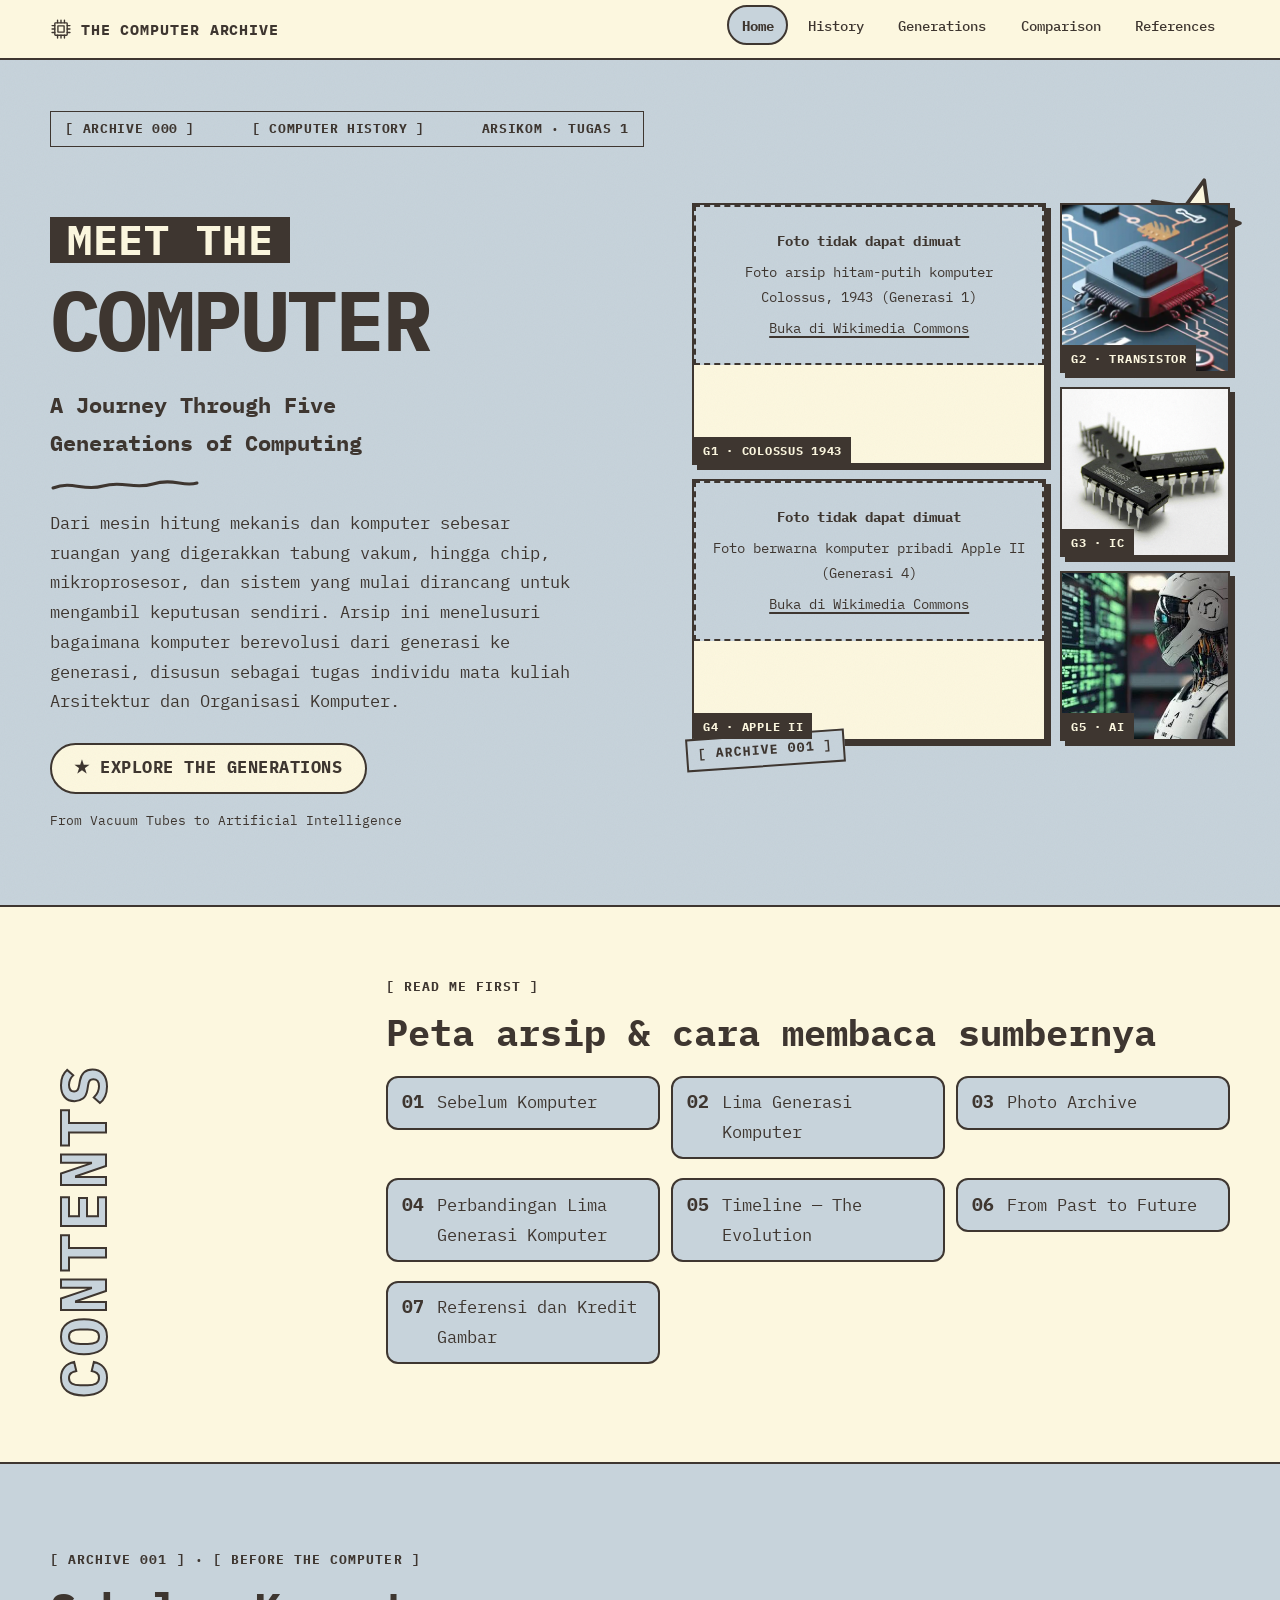
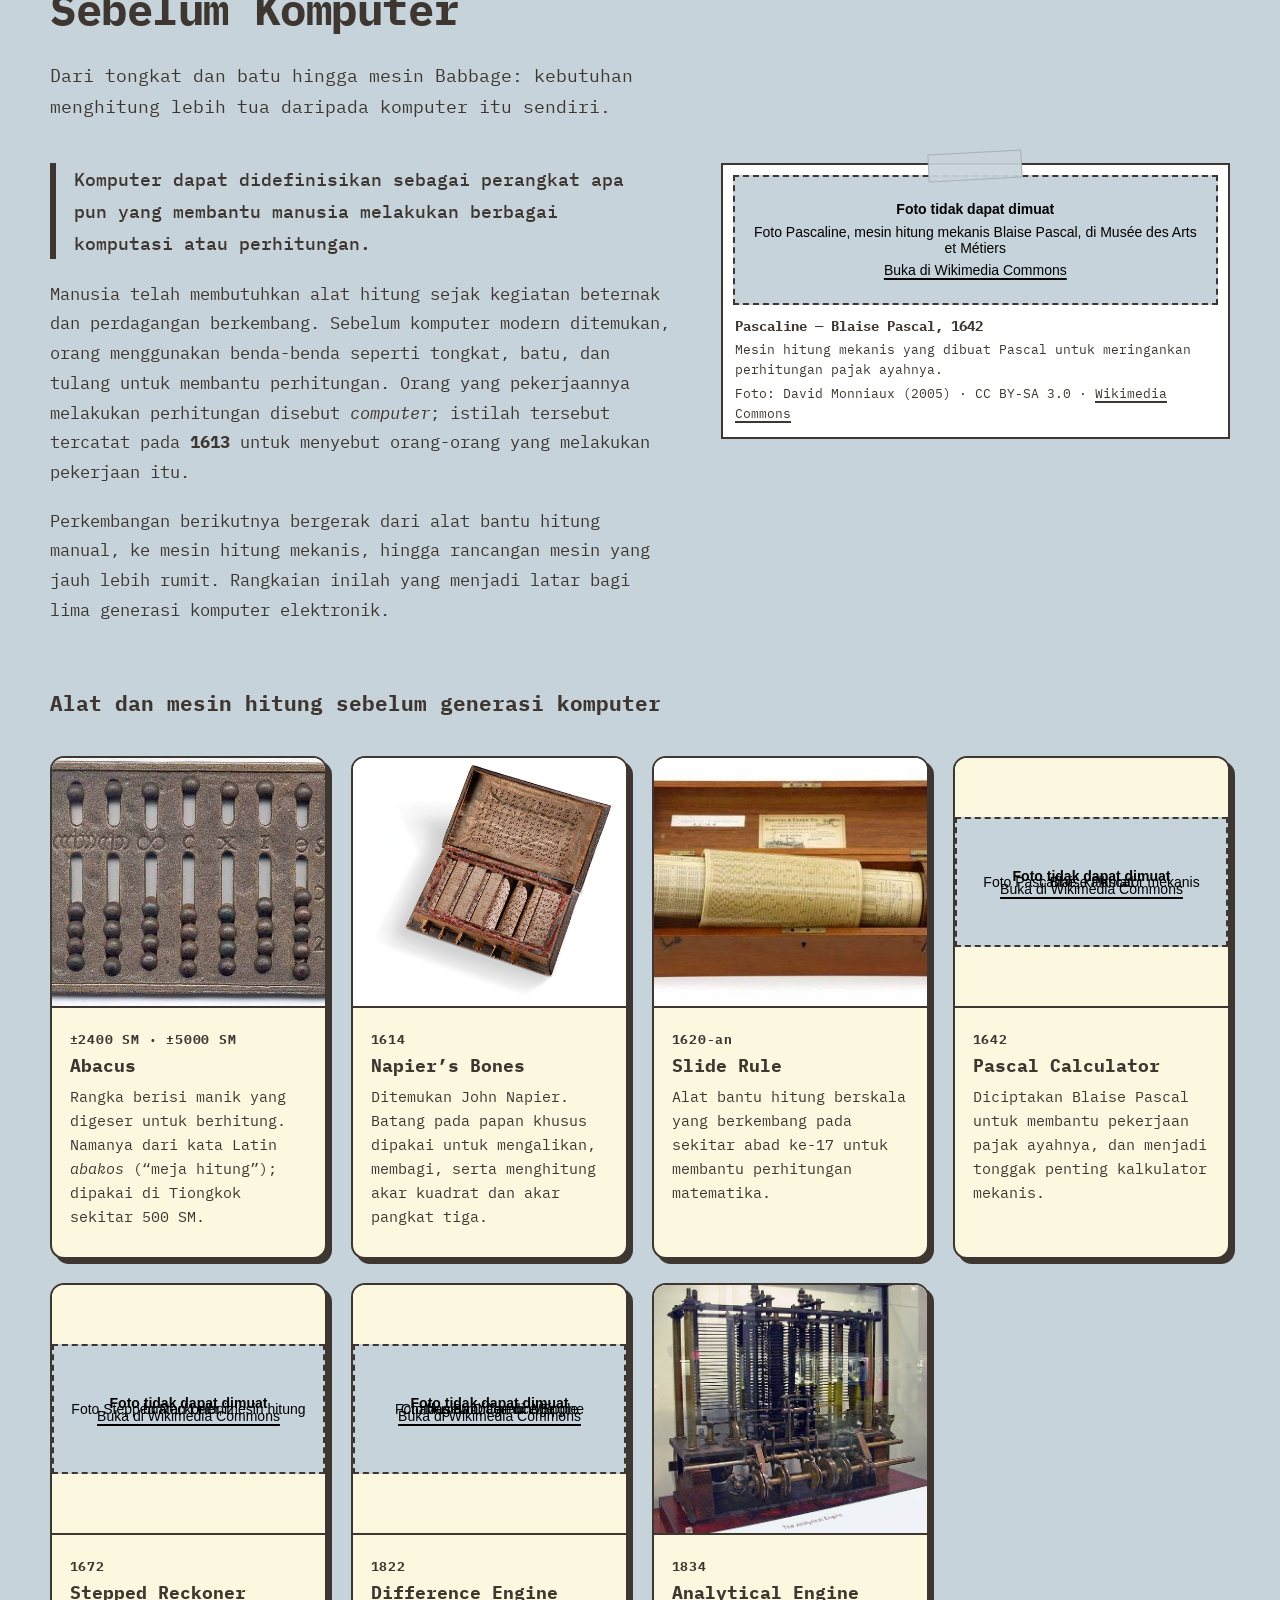
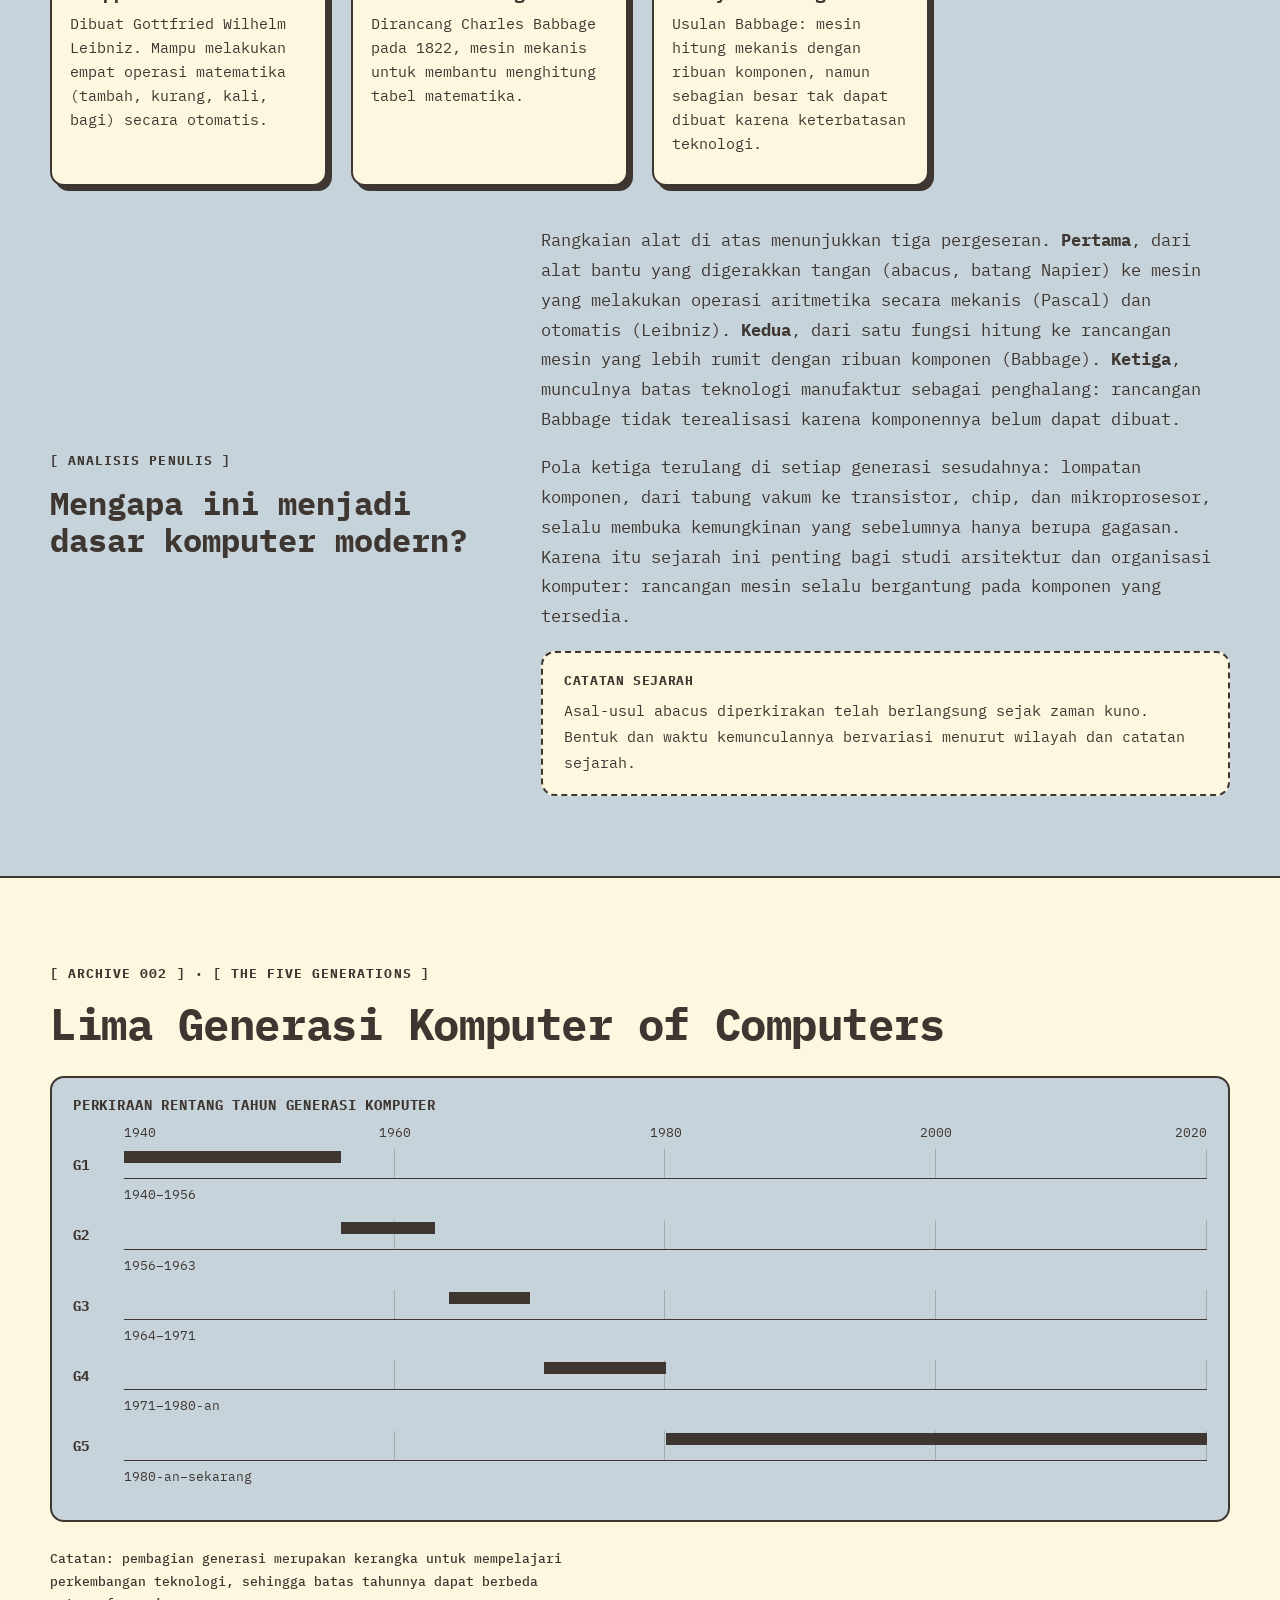
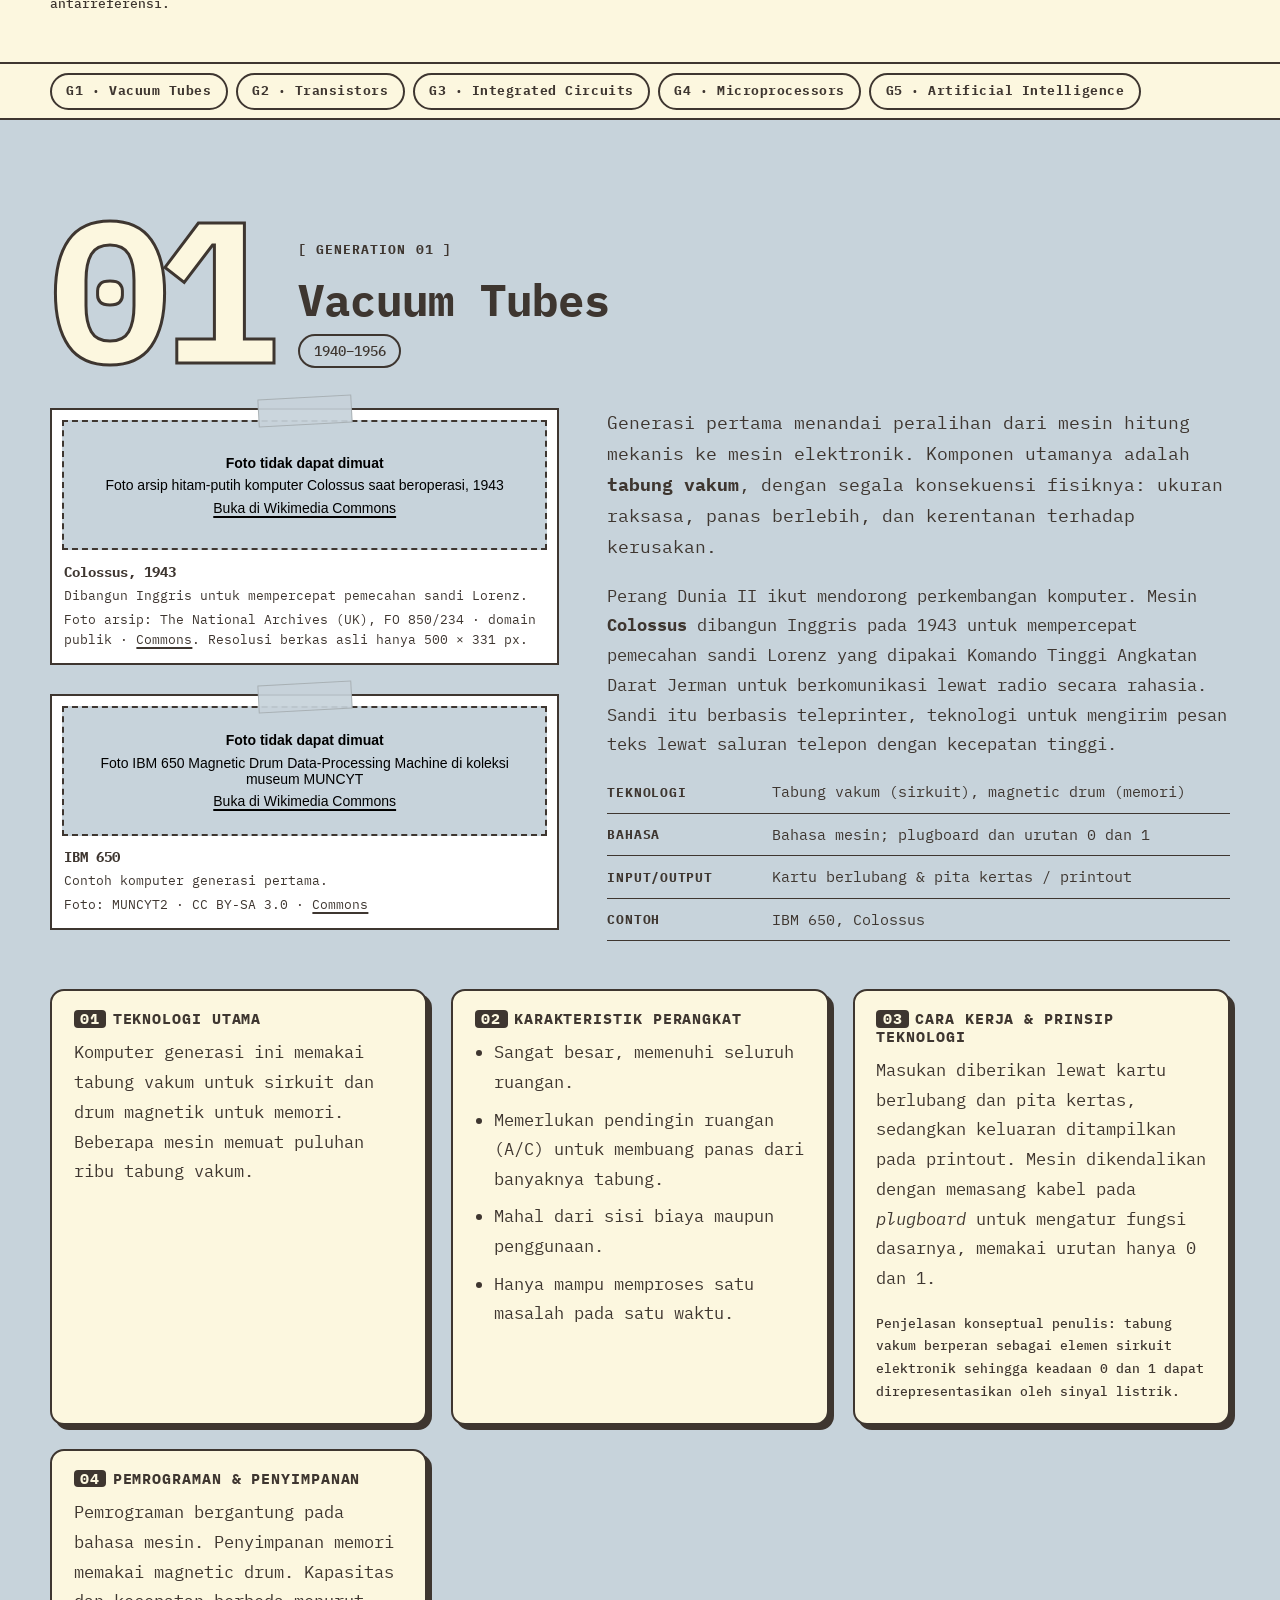
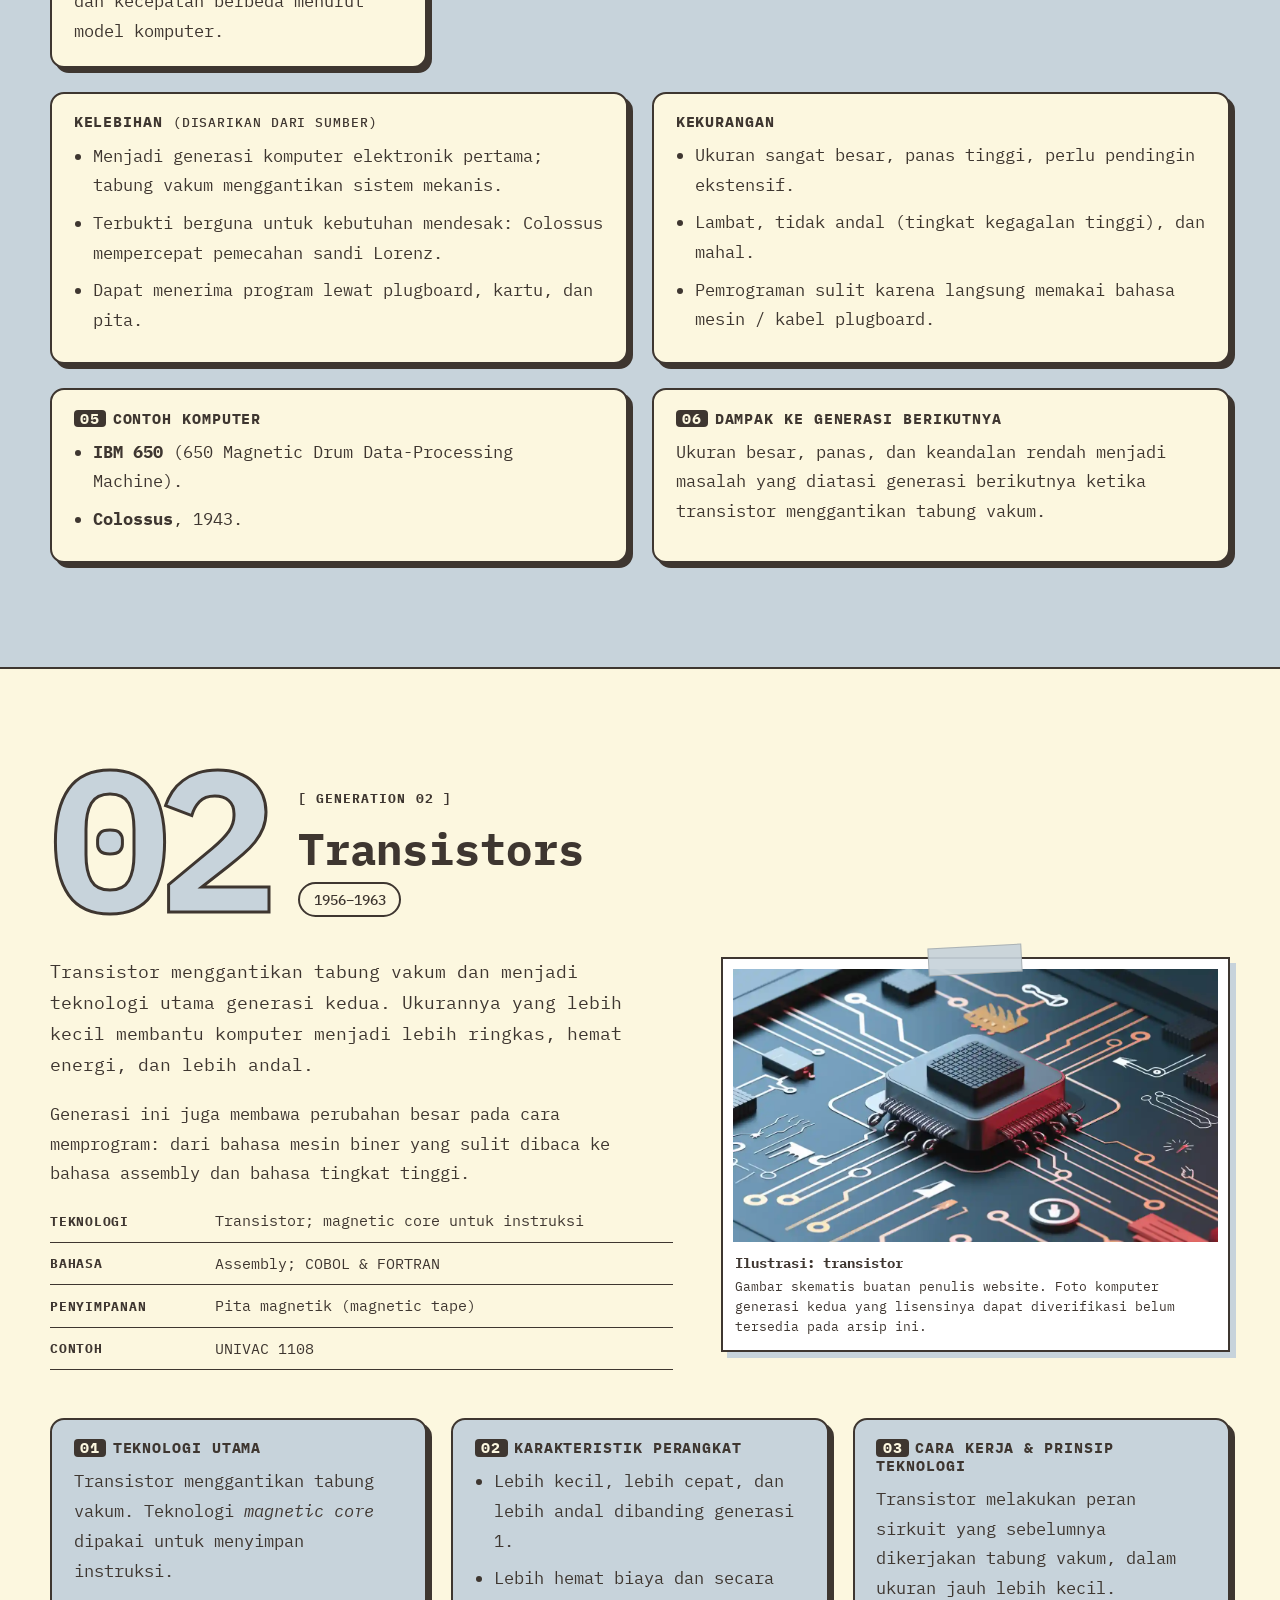
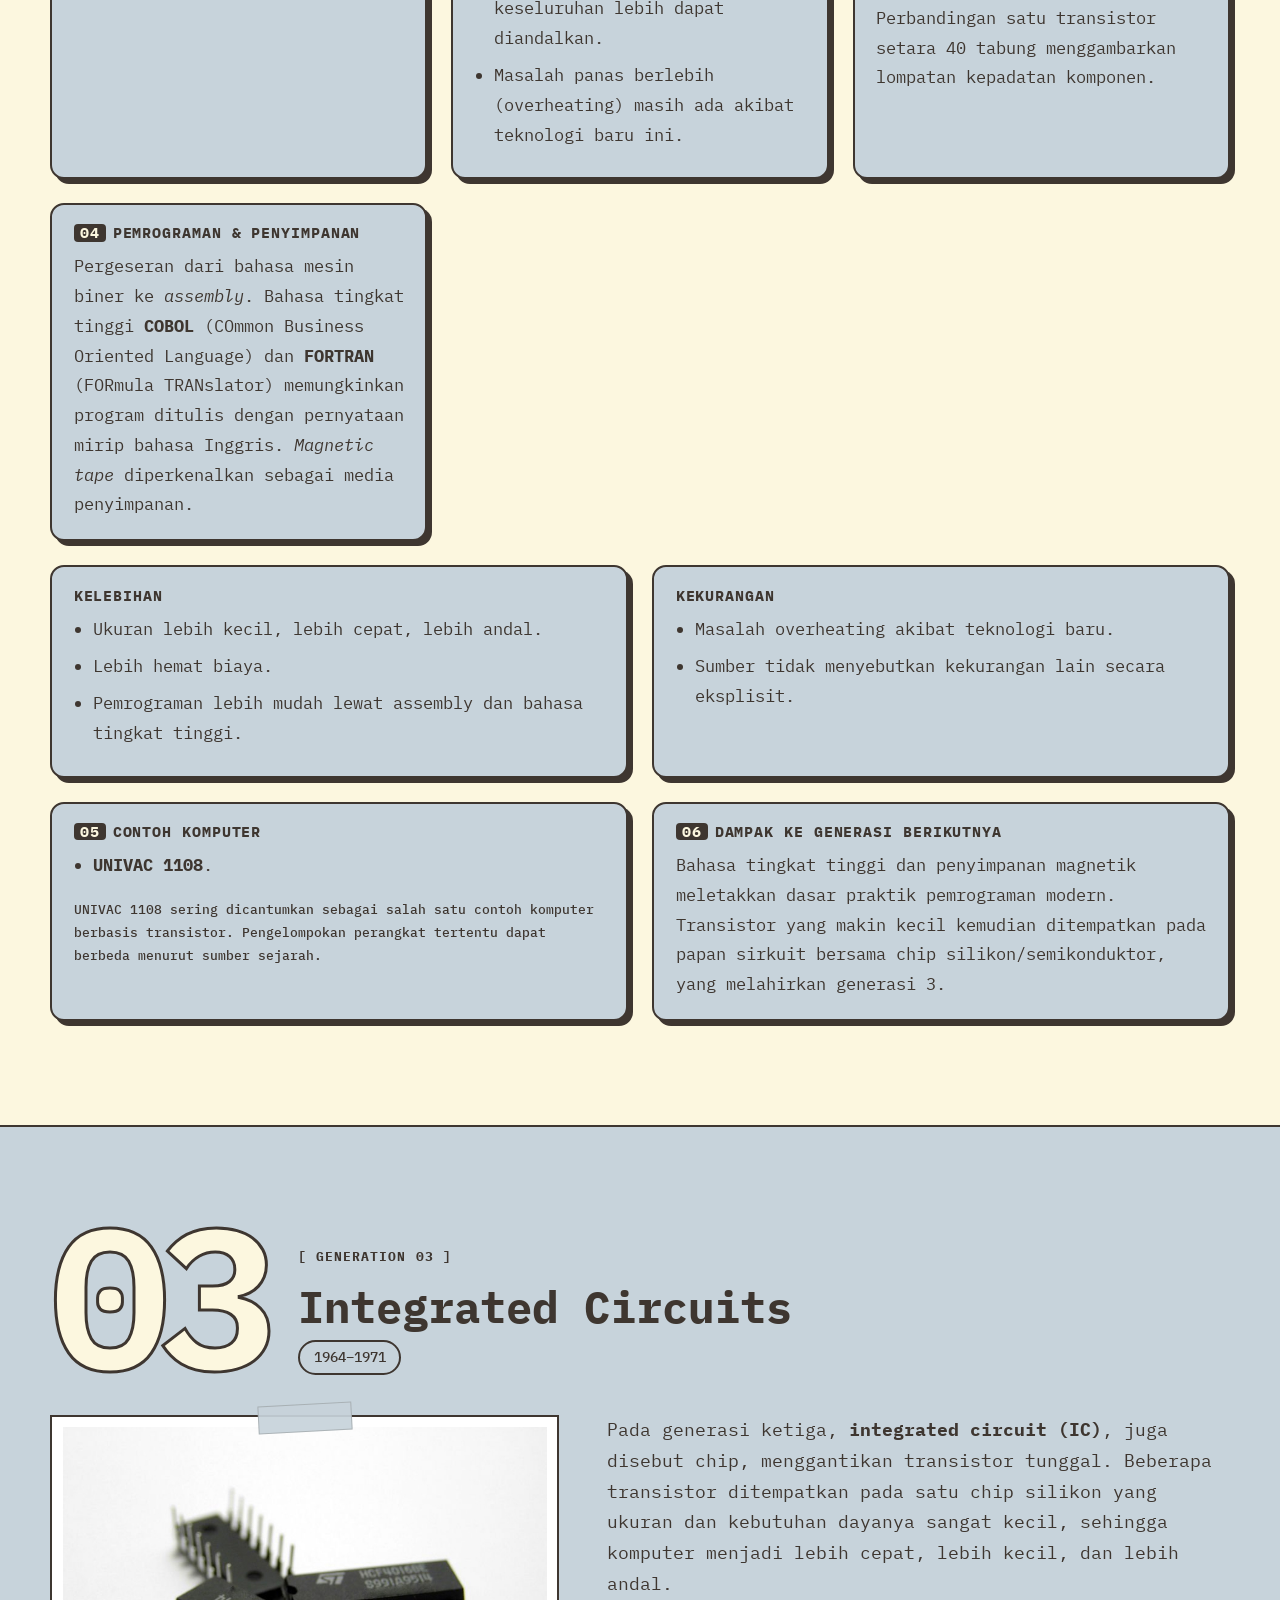
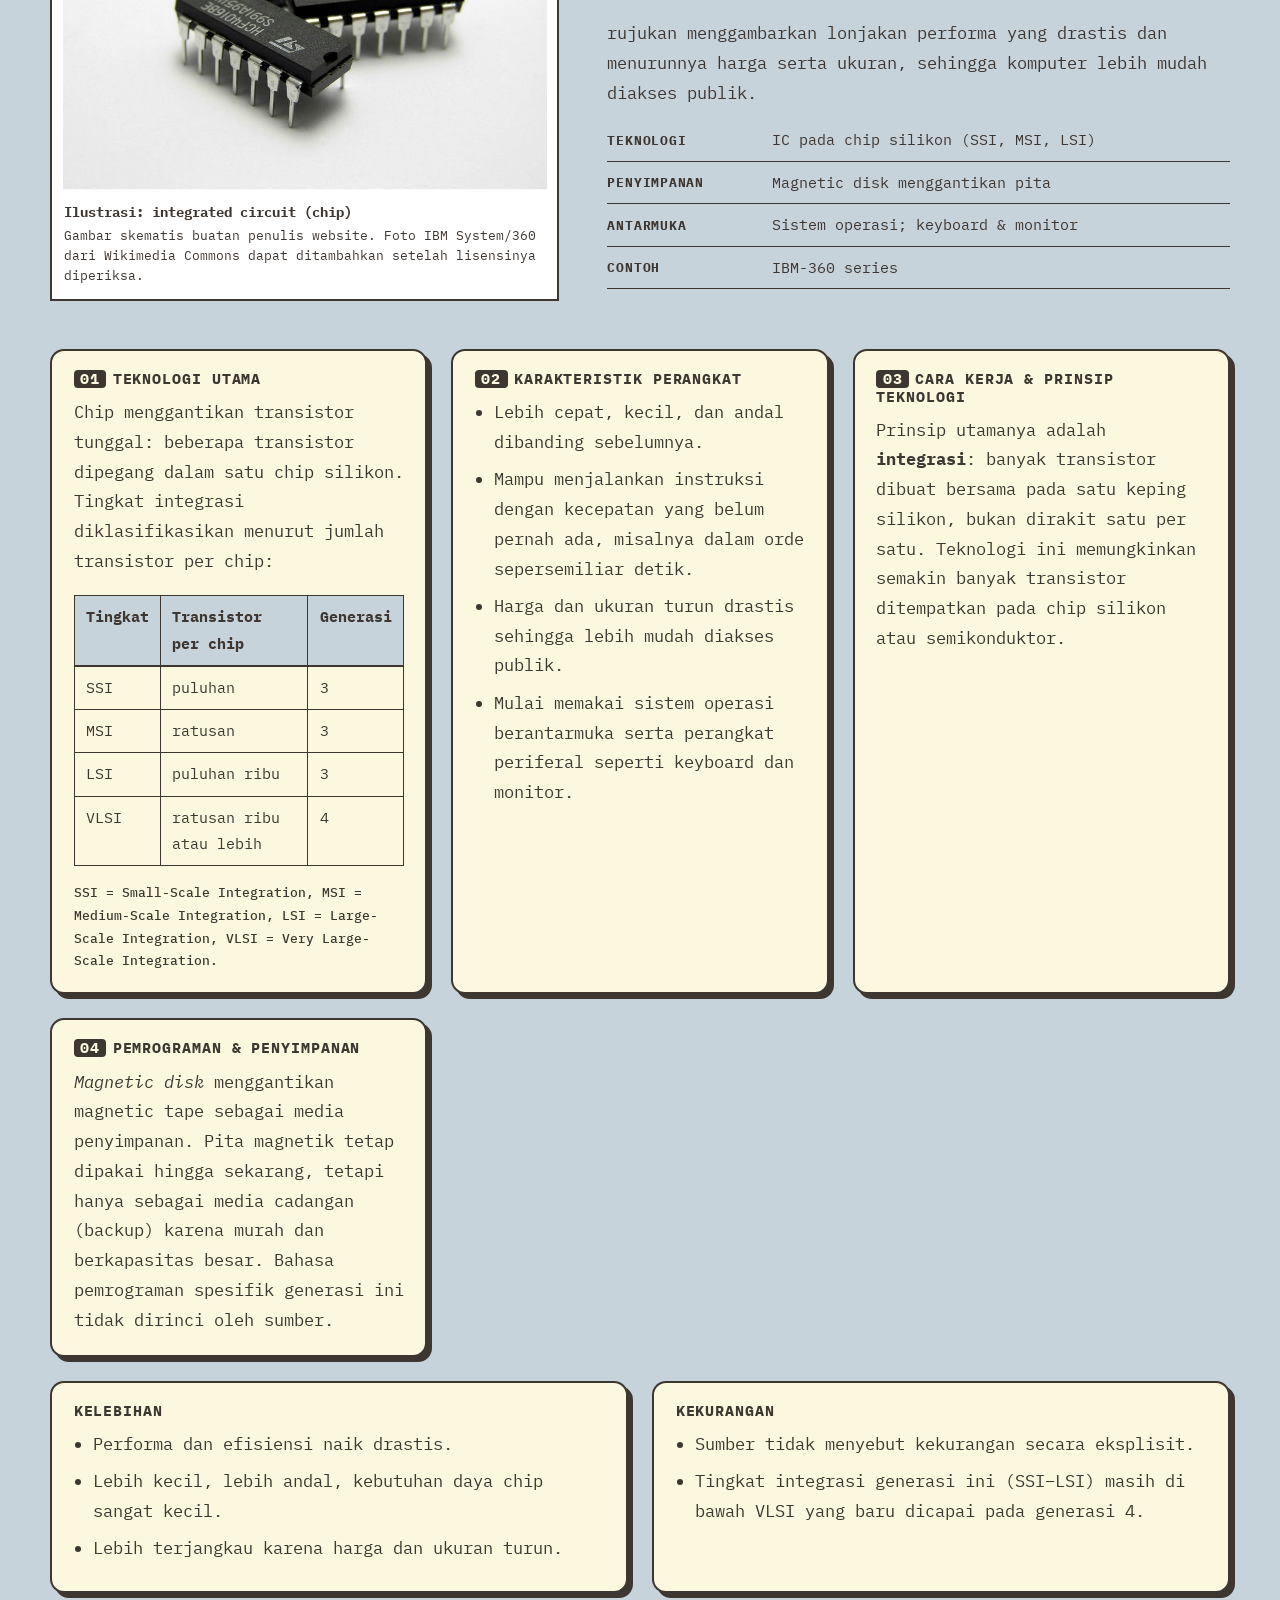
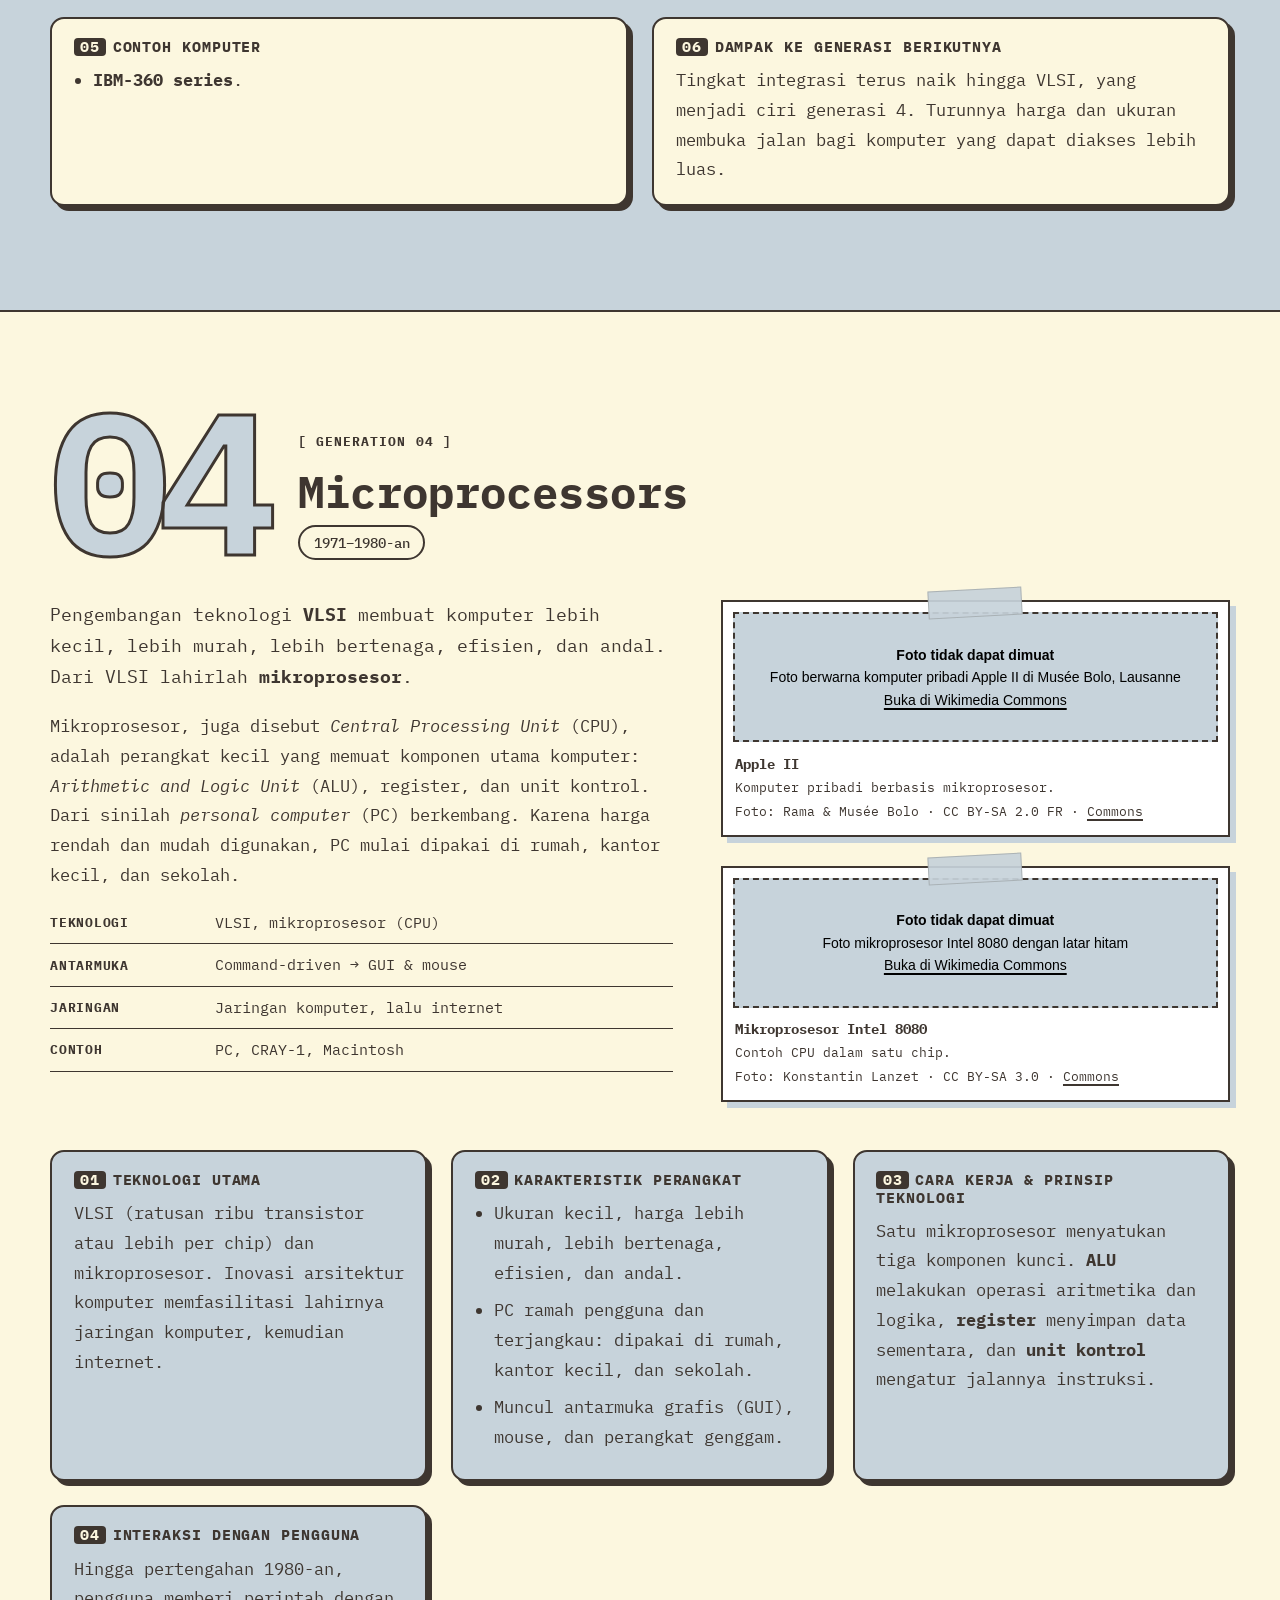
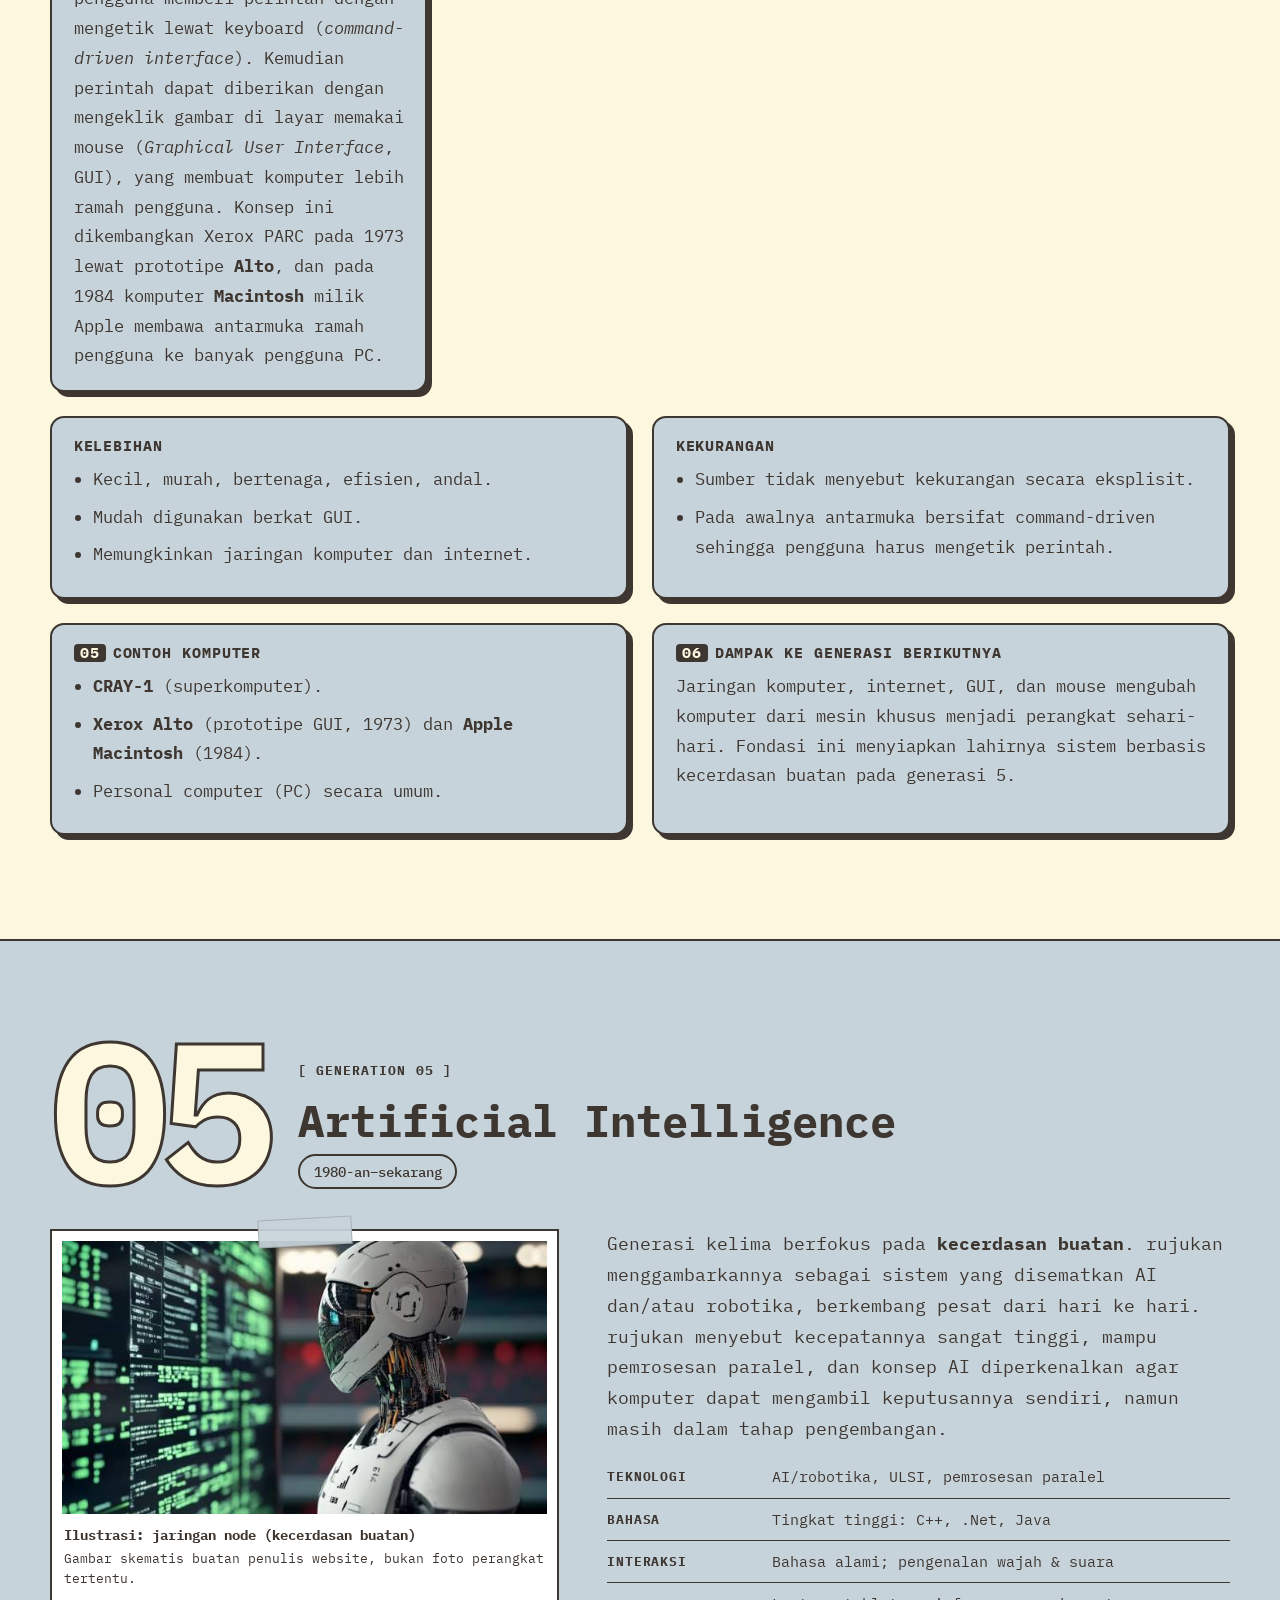
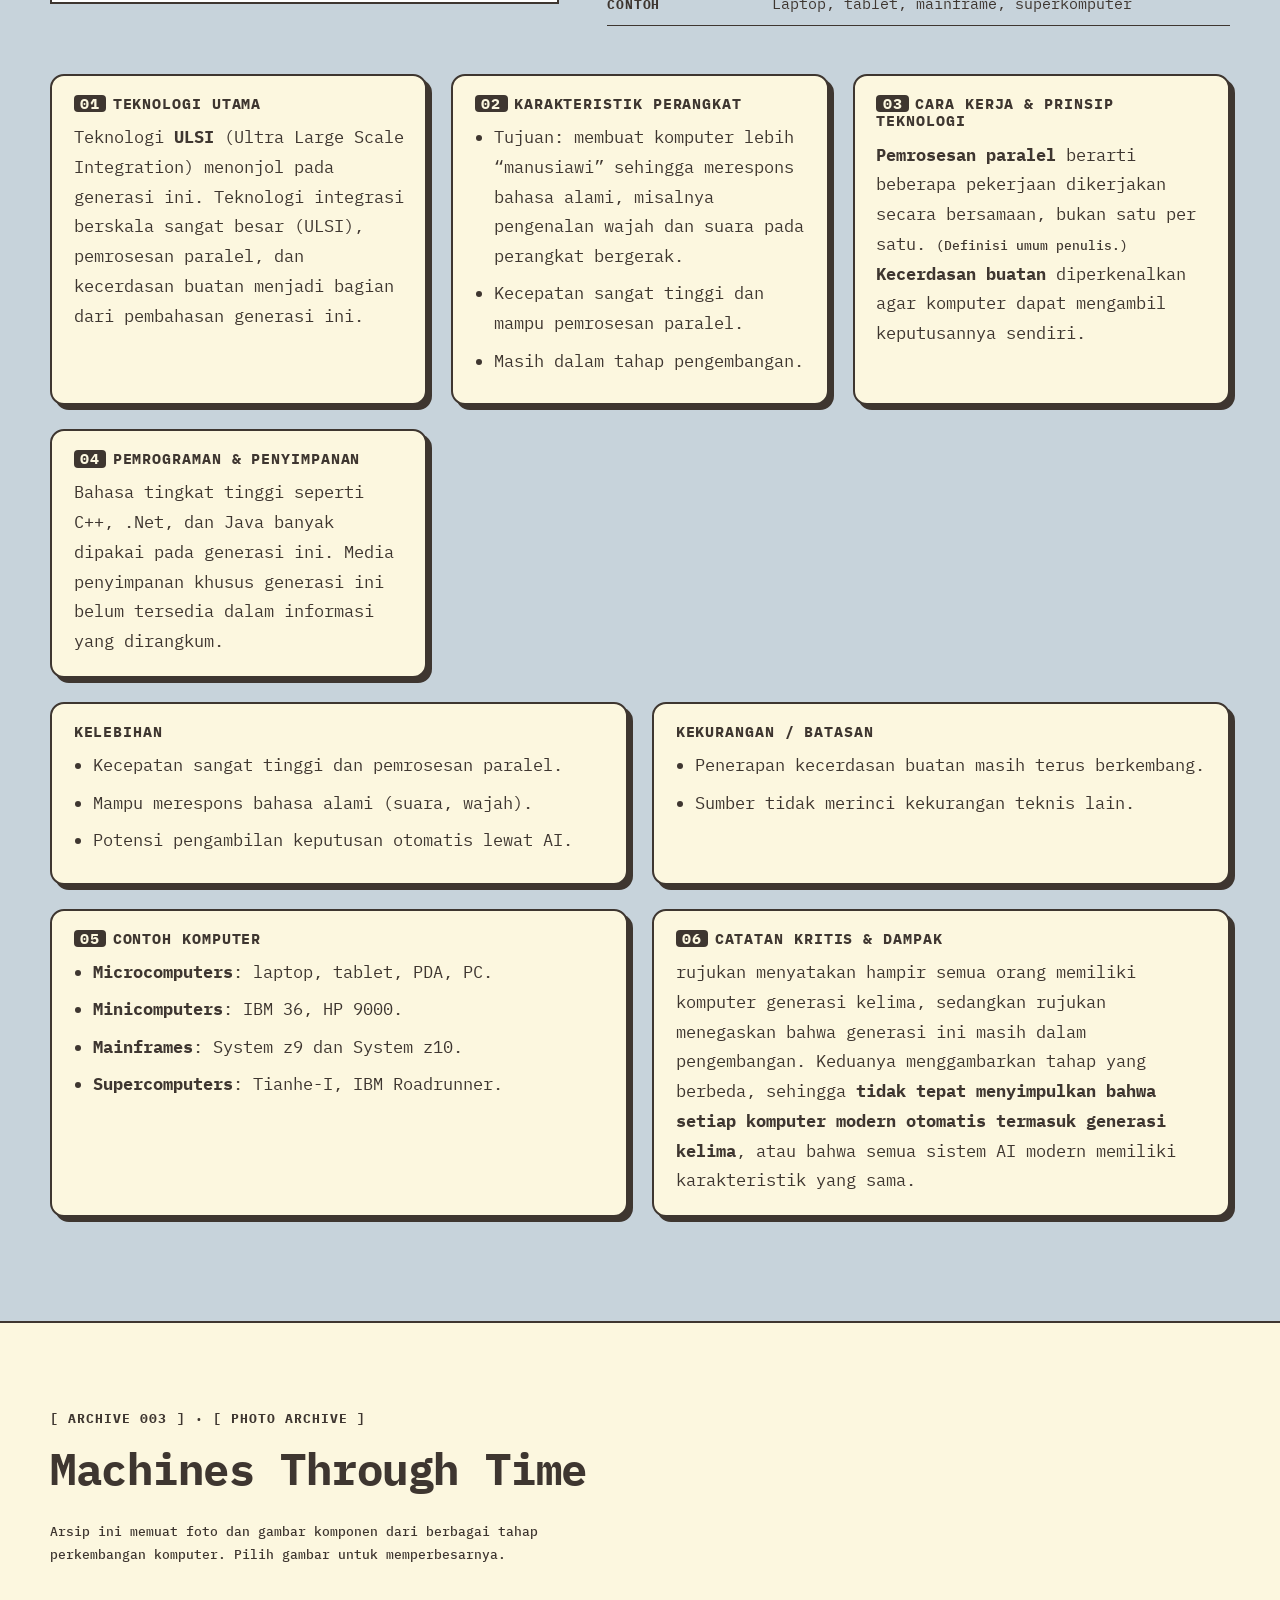
==== the-computer-archive/index.html @ dd023fa0 "Tambah blog 2 usability" ====
<!DOCTYPE html>

<html lang="id">
<head>
<meta charset="utf-8"/>
<meta content="width=device-width, initial-scale=1" name="viewport"/>
<title>THE COMPUTER ARCHIVE — From Vacuum Tubes to Artificial Intelligence</title>
<meta content="Blog edukasi sejarah perkembangan komputer: lima generasi komputer dari tabung vakum hingga kecerdasan buatan, lengkap dengan tabel perbandingan, timeline, dan arsip foto. Tugas individu ARSIKOM." name="description"/>
<meta content="#C7D3DB" name="theme-color"/>
<link href="https://fonts.googleapis.com" rel="preconnect"/>
<link crossorigin="" href="https://fonts.gstatic.com" rel="preconnect"/>
<link href="https://fonts.googleapis.com/css2?family=IBM+Plex+Mono:wght@400;500;700&amp;display=swap" rel="stylesheet"/>
<link href="style.css" rel="stylesheet"/>
<script>document.documentElement.classList.add('js');</script>
<style>
/* Foto yang ditambahkan pengguna: pertahankan bingkai dan responsivitas kartu */
.pic > .zoom, .photo .zoom { display:block; width:100%; padding:0; border:0; background:transparent; cursor:zoom-in; }
.pic > .zoom img { display:block; width:100%; height:100%; max-height:280px; object-fit:contain; }
.gen-fig .photo .zoom img { display:block; width:100%; height:auto; max-height:440px; object-fit:contain; }
.tile img { display:block; width:100%; height:100%; object-fit:cover; object-position:center; }
/* Rapikan foto pada kolase utama: gambar memenuhi bingkai tanpa bidang kosong */
.tile { overflow:hidden; background:#C7D3DB; }
.tile .tag { z-index:2; }
.tile.t2 img, .tile.t3 img, .tile.t5 img { width:100%; height:100%; object-fit:cover; object-position:center; transform:scale(1.08); }
.tile.t5 img { transform:scale(1.18); }
/* Foto arsip memakai bidang gambar dengan ukuran seragam dan memenuhi bingkai */
.masonry .photo .zoom { display:block; width:100%; aspect-ratio:4 / 3; overflow:hidden; background:#C7D3DB; }
.masonry .photo .zoom img { display:block; width:100%; height:100%; max-height:none; object-fit:cover; object-position:center; }
.masonry .photo { overflow:hidden; }

</style>
</head>
<body>
<!-- ============ SVG SPRITE (ikon & ilustrasi buatan sendiri) ============ -->
<svg aria-hidden="true" focusable="false" height="0" style="position:absolute" width="0">
<defs>
<symbol id="i-star" viewbox="0 0 64 64"><polygon points="32,4 40,24 62,26 45,40 50,60 32,48 14,60 19,40 2,26 24,24"></polygon></symbol>
<symbol id="i-person" viewbox="0 0 64 64"><g fill="none" stroke="currentColor" stroke-linecap="round" stroke-linejoin="round"><circle cx="32" cy="20" r="8"></circle><path d="M14 54c2-14 10-18 18-18s16 4 18 18z"></path></g></symbol>
<symbol id="i-abacus" viewbox="0 0 64 64"><g fill="none" stroke="currentColor" stroke-linecap="round" stroke-linejoin="round"><rect height="44" rx="3" width="52" x="6" y="10"></rect><path d="M6 30h52M18 10v44M32 10v44M46 10v44"></path></g><g fill="currentColor" stroke="none"><circle cx="18" cy="20" r="4"></circle><circle cx="18" cy="38" r="4"></circle><circle cx="18" cy="46" r="4"></circle><circle cx="32" cy="22" r="4"></circle><circle cx="32" cy="40" r="4"></circle><circle cx="46" cy="20" r="4"></circle><circle cx="46" cy="38" r="4"></circle><circle cx="46" cy="46" r="4"></circle></g></symbol>
<symbol id="i-rods" viewbox="0 0 64 64"><g fill="none" stroke="currentColor" stroke-linecap="round" stroke-linejoin="round"><rect height="52" width="10" x="6" y="6"></rect><rect height="52" width="10" x="19" y="6"></rect><rect height="52" width="10" x="32" y="6"></rect><rect height="52" width="10" x="45" y="6"></rect><path d="M6 22l10-6M6 36l10-6M6 50l10-6M19 22l10-6M19 36l10-6M19 50l10-6M32 22l10-6M32 36l10-6M32 50l10-6M45 22l10-6M45 36l10-6M45 50l10-6"></path></g></symbol>
<symbol id="i-slide" viewbox="0 0 64 64"><g fill="none" stroke="currentColor" stroke-linecap="round" stroke-linejoin="round"><rect height="14" width="56" x="4" y="16"></rect><rect height="14" width="48" x="8" y="30"></rect><path d="M12 16v6M20 16v6M28 16v6M36 16v6M44 16v6M52 16v6M16 44v-6M24 44v-6M32 44v-6M40 44v-6M48 44v-6"></path></g></symbol>
<symbol id="i-gear" viewbox="0 0 64 64"><g fill="none" stroke="currentColor" stroke-linecap="round" stroke-linejoin="round"><circle cx="32" cy="32" r="13"></circle><circle cx="32" cy="32" r="4"></circle><path d="M32 6v8M32 50v8M6 32h8M50 32h8M13.6 13.6l5.7 5.7M44.7 44.7l5.7 5.7M50.4 13.6l-5.7 5.7M19.3 44.7l-5.7 5.7"></path></g></symbol>
<symbol id="i-engine" viewbox="0 0 64 64"><g fill="none" stroke="currentColor" stroke-linecap="round" stroke-linejoin="round"><circle cx="20" cy="22" r="9"></circle><circle cx="20" cy="22" r="3"></circle><circle cx="44" cy="22" r="9"></circle><circle cx="44" cy="22" r="3"></circle><circle cx="32" cy="44" r="9"></circle><circle cx="32" cy="44" r="3"></circle><path d="M6 58h52M20 10v-4M44 10v-4M32 32v-2"></path></g></symbol>
<symbol id="i-tube" viewbox="0 0 64 64"><g fill="none" stroke="currentColor" stroke-linecap="round" stroke-linejoin="round"><path d="M22 40V20a10 10 0 0 1 20 0v20z"></path><path d="M20 40h24v6H20z"></path><path d="M26 46v10M32 46v10M38 46v10M28 36V24M36 36V24"></path></g></symbol>
<symbol id="i-transistor" viewbox="0 0 64 64"><g fill="none" stroke="currentColor" stroke-linecap="round" stroke-linejoin="round"><path d="M16 36A16 16 0 0 1 48 36Z"></path><path d="M24 36v20M32 36v20M40 36v20"></path></g></symbol>
<symbol id="i-chip" viewbox="0 0 64 64"><g fill="none" stroke="currentColor" stroke-linecap="round" stroke-linejoin="round"><rect height="32" rx="2" width="32" x="16" y="16"></rect><path d="M24 8v8M32 8v8M40 8v8M24 48v8M32 48v8M40 48v8M8 24h8M8 32h8M8 40h8M48 24h8M48 32h8M48 40h8"></path><circle cx="23" cy="23" r="1.5"></circle></g></symbol>
<symbol id="i-cpu" viewbox="0 0 64 64"><g fill="none" stroke="currentColor" stroke-linecap="round" stroke-linejoin="round"><rect height="36" rx="2" width="36" x="14" y="14"></rect><rect height="18" width="18" x="23" y="23"></rect><path d="M22 6v8M32 6v8M42 6v8M22 50v8M32 50v8M42 50v8M6 22h8M6 32h8M6 42h8M50 22h8M50 32h8M50 42h8"></path></g></symbol>
<symbol id="i-gui" viewbox="0 0 64 64"><g fill="none" stroke="currentColor" stroke-linecap="round" stroke-linejoin="round"><rect height="40" rx="3" width="52" x="6" y="10"></rect><path d="M6 20h52"></path><path d="M28 28v16l4-4 4 8 3-1-4-8h6z"></path></g></symbol>
<symbol id="i-ai" viewbox="0 0 64 64"><g fill="none" stroke="currentColor" stroke-linecap="round" stroke-linejoin="round"><path d="M14 20L32 12M14 20L32 32M14 20L32 52M14 46L32 12M14 46L32 32M14 46L32 52M32 12L50 26M32 32L50 26M32 52L50 26M32 12L50 42M32 32L50 42M32 52L50 42"></path><circle cx="14" cy="20" r="5"></circle><circle cx="14" cy="46" r="5"></circle><circle cx="32" cy="12" r="5"></circle><circle cx="32" cy="32" r="5"></circle><circle cx="32" cy="52" r="5"></circle><circle cx="50" cy="26" r="5"></circle><circle cx="50" cy="42" r="5"></circle></g></symbol>
</defs>
</svg>
<a class="skip" href="#main">Lewati ke konten utama</a>
<div aria-hidden="true" class="progress"><i></i></div>
<!-- ============ A. NAVIGATION ============ -->
<header class="site-header">
<div class="wrap">
<a aria-label="THE COMPUTER ARCHIVE — ke atas" class="brand" href="#home">
<svg aria-hidden="true" fill="none" stroke="currentColor" stroke-width="4" viewbox="0 0 64 64"><use href="#i-cpu"></use></svg>
      THE COMPUTER ARCHIVE
    </a>
<button aria-controls="nav" aria-expanded="false" aria-label="Buka menu navigasi" class="nav-toggle" type="button">☰ MENU</button>
<nav aria-label="Navigasi utama" class="nav" id="nav">
<ul>
<li><a data-nav="home" href="#home">Home</a></li>
<li><a data-nav="history" href="#history">History</a></li>
<li><a data-nav="generations" href="#generations">Generations</a></li>
<li><a data-nav="comparison" href="#comparison">Comparison</a></li>
<li><a data-nav="references" href="#references">References</a></li>
</ul>
</nav>
</div>
</header>
<main id="main">
<!-- ============ B. HERO ============ -->
<section aria-labelledby="hero-title" class="hero" id="home">
<div class="wrap">
<div class="hero-copy">
<div aria-hidden="true" class="hero-top"><span>[ ARCHIVE 000 ]</span><span>[ COMPUTER HISTORY ]</span><span>ARSIKOM · TUGAS 1</span></div>
<h1 id="hero-title"><span class="hl">MEET THE</span><span class="big">COMPUTER</span></h1>
<p class="sub">A Journey Through Five Generations of Computing</p>
<svg aria-hidden="true" class="scribble" fill="none" stroke="currentColor" stroke-linecap="round" stroke-width="3" viewbox="0 0 150 14"><path d="M3 9c20-8 30 4 50-2s30 4 50-2 30 3 44-1"></path></svg>
<p class="desc">Dari mesin hitung mekanis dan komputer sebesar ruangan yang digerakkan tabung vakum, hingga chip, mikroprosesor, dan sistem yang mulai dirancang untuk mengambil keputusan sendiri. Arsip ini menelusuri bagaimana komputer berevolusi dari generasi ke generasi, disusun sebagai tugas individu mata kuliah Arsitektur dan Organisasi Komputer.</p>
<div class="cta">
<a class="pill" href="#history">★ EXPLORE THE GENERATIONS</a>
<small>From Vacuum Tubes to Artificial Intelligence</small>
</div>
</div>
<div aria-label="Kolase komputer dari generasi pertama hingga kelima" class="collage">
<svg aria-hidden="true" class="star" viewbox="0 0 64 64"><use href="#i-star"></use></svg>
<figure class="tile t1 bw">
<img alt="Foto arsip hitam-putih komputer Colossus, 1943 (Generasi 1)" data-page="https://commons.wikimedia.org/wiki/File:Colossus.jpg" decoding="async" height="331" src="https://commons.wikimedia.org/wiki/Special:FilePath/Colossus.jpg?width=800" width="500"/>
<figcaption class="tag">G1 · COLOSSUS 1943</figcaption>
</figure>
<figure class="tile t2"><img alt="Foto komponen transistor elektronik (Generasi 2)" decoding="async" loading="lazy" src="computer_archive_assets/transistor.webp"/><figcaption class="tag">G2 · TRANSISTOR</figcaption></figure>
<figure class="tile t3"><img alt="Foto komponen sirkuit terpadu (IC), Generasi 3" decoding="async" loading="lazy" src="computer_archive_assets/IC.jpg"/><figcaption class="tag">G3 · IC</figcaption></figure>
<figure class="tile t4">
<img alt="Foto berwarna komputer pribadi Apple II (Generasi 4)" data-page="https://commons.wikimedia.org/wiki/File:Apple_II_IMG_4218-black.jpg" decoding="async" height="900" src="https://commons.wikimedia.org/wiki/Special:FilePath/Apple_II_IMG_4218-black.jpg?width=900" width="900"/>
<figcaption class="tag">G4 · APPLE II</figcaption>
</figure>
<figure class="tile t5 art"><img alt="Ilustrasi kecerdasan buatan dan robot" decoding="async" loading="lazy" src="computer_archive_assets/AI.jpg"/><figcaption class="tag">G5 · AI</figcaption></figure>
<span aria-hidden="true" class="arch">[ ARCHIVE 001 ]</span>
</div>
</div>
</section>
<!-- ============ CARA MEMBACA ARSIP ============ -->
<section aria-labelledby="src-title" class="sources">
<div class="wrap grid">
<div aria-hidden="true" class="vert">CONTENTS</div>
<div>
<span class="label">[ READ ME FIRST ]</span>
<h2 id="src-title" style="font-size:clamp(1.6rem,3.6vw,2.3rem)">Peta arsip &amp; cara membaca sumbernya</h2>
<ol class="toc">
<li><a href="#history"><b>01</b> Sebelum Komputer</a></li>
<li><a href="#generations"><b>02</b> Lima Generasi Komputer</a></li>
<li><a href="#archive"><b>03</b> Photo Archive</a></li>
<li><a href="#comparison"><b>04</b> Perbandingan Lima Generasi Komputer</a></li>
<li><a href="#timeline"><b>05</b> Timeline — The Evolution</a></li>
<li><a href="#conclusion"><b>06</b> From Past to Future</a></li>
<li><a href="#references"><b>07</b> Referensi dan Kredit Gambar</a></li>
</ol>
</div>
</div>
</section>
<!-- ============ C. INTRODUCTION — BEFORE THE COMPUTER ============ -->
<section aria-labelledby="history-title" class="sec history" id="history">
<div class="wrap">
<div class="sec-head reveal">
<span class="label">[ ARCHIVE 001 ] · [ BEFORE THE COMPUTER ]</span>
<h2 id="history-title">Sebelum Komputer</h2>
<p class="lead">Dari tongkat dan batu hingga mesin Babbage: kebutuhan menghitung lebih tua daripada komputer itu sendiri.</p>
</div>
<div class="hist-grid">
<div class="reveal">
<p class="defn">Komputer dapat didefinisikan sebagai perangkat apa pun yang membantu manusia melakukan berbagai komputasi atau perhitungan.</p>
<p>Manusia telah membutuhkan alat hitung sejak kegiatan beternak dan perdagangan berkembang. Sebelum komputer modern ditemukan, orang menggunakan benda-benda seperti tongkat, batu, dan tulang untuk membantu perhitungan. Orang yang pekerjaannya melakukan perhitungan disebut <em>computer</em>; istilah tersebut tercatat pada <strong>1613</strong> untuk menyebut orang-orang yang melakukan pekerjaan itu.</p>
<p>Perkembangan berikutnya bergerak dari alat bantu hitung manual, ke mesin hitung mekanis, hingga rancangan mesin yang jauh lebih rumit. Rangkaian inilah yang menjadi latar bagi lima generasi komputer elektronik.</p>
</div>
<figure class="photo tilt-r reveal">
<button aria-haspopup="dialog" class="zoom" data-zoom="" type="button"><img alt="Foto Pascaline, mesin hitung mekanis Blaise Pascal, di Musée des Arts et Métiers" data-page="https://commons.wikimedia.org/wiki/File:Arts_et_Metiers_Pascaline_dsc03869.jpg" decoding="async" loading="lazy" src="https://commons.wikimedia.org/wiki/Special:FilePath/Arts_et_Metiers_Pascaline_dsc03869.jpg?width=900"/></button>
<figcaption><b>Pascaline — Blaise Pascal, 1642</b>Mesin hitung mekanis yang dibuat Pascal untuk meringankan perhitungan pajak ayahnya.
          <span class="credit">Foto: David Monniaux (2005) · CC BY-SA 3.0 · <a href="https://commons.wikimedia.org/wiki/File:Arts_et_Metiers_Pascaline_dsc03869.jpg" rel="noopener" target="_blank">Wikimedia Commons</a></span></figcaption>
</figure>
</div>
<h3 class="reveal" style="font-size:1.3rem">Alat dan mesin hitung sebelum generasi komputer</h3>
<div class="tools">
<article class="tool reveal">
<div class="pic"><button aria-haspopup="dialog" class="zoom" data-zoom="" type="button"><img alt="Foto alat hitung abacus" decoding="async" loading="lazy" src="computer_archive_assets/abacus.jpg"/></button></div>
<div class="body">
<span class="when">±2400 SM · ±5000 SM</span>
<h3>Abacus</h3>
<p>Rangka berisi manik yang digeser untuk berhitung. Namanya dari kata Latin <em>abakos</em> (“meja hitung”); dipakai di Tiongkok sekitar 500 SM.</p>
</div>
</article>
<article class="tool reveal">
<div class="pic"><button aria-haspopup="dialog" class="zoom" data-zoom="" type="button"><img alt="Foto batang Napier untuk membantu perhitungan" decoding="async" loading="lazy" src="computer_archive_assets/napiers bone.jpg"/></button></div>
<div class="body">
<span class="when">1614</span>
<h3>Napier’s Bones</h3>
<p>Ditemukan John Napier. Batang pada papan khusus dipakai untuk mengalikan, membagi, serta menghitung akar kuadrat dan akar pangkat tiga.</p>
</div>
</article>
<article class="tool reveal">
<div class="pic"><button aria-haspopup="dialog" class="zoom" data-zoom="" type="button"><img alt="Foto mistar hitung klasik" decoding="async" loading="lazy" src="computer_archive_assets/slide rule.jpg"/></button></div>
<div class="body">
<span class="when">1620-an</span>
<h3>Slide Rule</h3>
<p>Alat bantu hitung berskala yang berkembang pada sekitar abad ke-17 untuk membantu perhitungan matematika.</p>
</div>
</article>
<article class="tool reveal">
<div class="pic"><button aria-haspopup="dialog" class="zoom" data-zoom="" type="button"><img alt="Foto Pascaline, kalkulator mekanis Blaise Pascal" data-page="https://commons.wikimedia.org/wiki/File:Arts_et_Metiers_Pascaline_dsc03869.jpg" decoding="async" loading="lazy" src="https://commons.wikimedia.org/wiki/Special:FilePath/Arts_et_Metiers_Pascaline_dsc03869.jpg?width=700"/></button></div>
<div class="body">
<span class="when">1642</span>
<h3>Pascal Calculator</h3>
<p>Diciptakan Blaise Pascal untuk membantu pekerjaan pajak ayahnya, dan menjadi tonggak penting kalkulator mekanis.</p>
</div>
</article>
<article class="tool reveal">
<div class="pic"><button aria-haspopup="dialog" class="zoom" data-zoom="" type="button"><img alt="Foto Stepped Reckoner, mesin hitung buatan Leibniz" data-page="https://commons.wikimedia.org/wiki/File:Leibniz_Stepped_Reckoner.png" decoding="async" loading="lazy" src="https://commons.wikimedia.org/wiki/Special:FilePath/Leibniz_Stepped_Reckoner.png?width=800"/></button></div>
<div class="body">
<span class="when">1672</span>
<h3>Stepped Reckoner</h3>
<p>Dibuat Gottfried Wilhelm Leibniz. Mampu melakukan empat operasi matematika (tambah, kurang, kali, bagi) secara otomatis.</p>
</div>
</article>
<article class="tool reveal">
<div class="pic"><button aria-haspopup="dialog" class="zoom" data-zoom="" type="button"><img alt="Foto bagian Difference Engine Charles Babbage di Whipple Museum, Cambridge" data-page="https://commons.wikimedia.org/wiki/File:BabbageDifferenceEngine.jpg" decoding="async" loading="lazy" src="https://commons.wikimedia.org/wiki/Special:FilePath/BabbageDifferenceEngine.jpg?width=800"/></button></div>
<div class="body">
<span class="when">1822</span>
<h3>Difference Engine</h3>
<p>Dirancang Charles Babbage pada 1822, mesin mekanis untuk membantu menghitung tabel matematika.</p>
</div>
</article>
<article class="tool reveal">
<div class="pic"><button aria-haspopup="dialog" class="zoom" data-zoom="" type="button"><img alt="Foto rekonstruksi Analytical Engine rancangan Charles Babbage" decoding="async" loading="lazy" src="computer_archive_assets/analytical engine.jpg"/></button></div>
<div class="body">
<span class="when">1834</span>
<h3>Analytical Engine</h3>
<p>Usulan Babbage: mesin hitung mekanis dengan ribuan komponen, namun sebagian besar tak dapat dibuat karena keterbatasan teknologi.</p>
</div>
</article>
</div>
<div class="why">
<div class="reveal">
<span class="label">[ ANALISIS PENULIS ]</span>
<h3>Mengapa ini menjadi dasar komputer modern?</h3>
</div>
<div class="reveal">
<p>Rangkaian alat di atas menunjukkan tiga pergeseran. <strong>Pertama</strong>, dari alat bantu yang digerakkan tangan (abacus, batang Napier) ke mesin yang melakukan operasi aritmetika secara mekanis (Pascal) dan otomatis (Leibniz). <strong>Kedua</strong>, dari satu fungsi hitung ke rancangan mesin yang lebih rumit dengan ribuan komponen (Babbage). <strong>Ketiga</strong>, munculnya batas teknologi manufaktur sebagai penghalang: rancangan Babbage tidak terealisasi karena komponennya belum dapat dibuat.</p>
<p>Pola ketiga terulang di setiap generasi sesudahnya: lompatan komponen, dari tabung vakum ke transistor, chip, dan mikroprosesor, selalu membuka kemungkinan yang sebelumnya hanya berupa gagasan. Karena itu sejarah ini penting bagi studi arsitektur dan organisasi komputer: rancangan mesin selalu bergantung pada komponen yang tersedia.</p>
<div class="callout"><strong>Catatan sejarah</strong>Asal-usul abacus diperkirakan telah berlangsung sejak zaman kuno. Bentuk dan waktu kemunculannya bervariasi menurut wilayah dan catatan sejarah.</div>
</div>
</div>
</div>
</section>
<!-- ============ D. FIVE GENERATIONS ============ -->
<section aria-labelledby="gens-title" id="generations">
<div class="gens-intro">
<div class="wrap">
<div class="sec-head reveal" style="margin-bottom:1rem">
<span class="label">[ ARCHIVE 002 ] · [ THE FIVE GENERATIONS ]</span>
<h2 id="gens-title">Lima Generasi Komputer of Computers</h2>
</div>
<div aria-label="Rentang perkiraan lima generasi komputer" class="range reveal" role="group">
<h3>Perkiraan rentang tahun generasi komputer</h3>
<div aria-hidden="true" class="r-axis"><span>1940</span><span>1960</span><span>1980</span><span>2000</span><span>2020</span></div>
<div class="r-row"><b>G1</b><div aria-hidden="true" class="r-track"><i class="a" style="left:0%;width:20%"></i></div><div class="r-txt">1940–1956</div></div>
<div class="r-row"><b>G2</b><div aria-hidden="true" class="r-track"><i class="a" style="left:20%;width:8.75%"></i></div><div class="r-txt">1956–1963</div></div>
<div class="r-row"><b>G3</b><div aria-hidden="true" class="r-track"><i class="a" style="left:30%;width:7.5%"></i></div><div class="r-txt">1964–1971</div></div>
<div class="r-row"><b>G4</b><div aria-hidden="true" class="r-track"><i class="a" style="left:38.75%;width:11.25%"></i></div><div class="r-txt">1971–1980-an</div></div>
<div class="r-row"><b>G5</b><div aria-hidden="true" class="r-track"><i class="a now" style="left:50%;width:50%"></i></div><div class="r-txt">1980-an–sekarang</div></div>
</div>
<p class="badge-note">Catatan: pembagian generasi merupakan kerangka untuk mempelajari perkembangan teknologi, sehingga batas tahunnya dapat berbeda antarreferensi.</p>
</div>
</div>
<div aria-label="Lompat ke generasi" class="gen-nav">
<div class="wrap"><ul>
<li><a data-gen="gen-1" href="#gen-1">G1 · Vacuum Tubes</a></li>
<li><a data-gen="gen-2" href="#gen-2">G2 · Transistors</a></li>
<li><a data-gen="gen-3" href="#gen-3">G3 · Integrated Circuits</a></li>
<li><a data-gen="gen-4" href="#gen-4">G4 · Microprocessors</a></li>
<li><a data-gen="gen-5" href="#gen-5">G5 · Artificial Intelligence</a></li>
</ul></div>
</div>
<!-- ===================== GENERASI 1 ===================== -->
<article aria-labelledby="gen-1-title" class="gen gen-1" id="gen-1">
<div class="wrap">
<div class="gen-head reveal">
<div aria-hidden="true" class="gnum">01</div>
<div>
<span class="label">[ GENERATION 01 ]</span>
<h3 id="gen-1-title">Vacuum Tubes</h3>
<div class="years"><span>1940–1956</span></div>
</div>
</div>
<div class="gen-top">
<div class="gen-fig">
<figure class="photo bw tilt-l reveal">
<button aria-haspopup="dialog" class="zoom" data-zoom="" type="button"><img alt="Foto arsip hitam-putih komputer Colossus saat beroperasi, 1943" data-page="https://commons.wikimedia.org/wiki/File:Colossus.jpg" decoding="async" loading="lazy" src="https://commons.wikimedia.org/wiki/Special:FilePath/Colossus.jpg?width=1000"/></button>
<figcaption><b>Colossus, 1943</b>Dibangun Inggris untuk mempercepat pemecahan sandi Lorenz.
              <span class="credit">Foto arsip: The National Archives (UK), FO 850/234 · domain publik · <a href="https://commons.wikimedia.org/wiki/File:Colossus.jpg" rel="noopener" target="_blank">Commons</a>. Resolusi berkas asli hanya 500 × 331 px.</span></figcaption>
</figure>
<figure class="photo bw tilt-r reveal">
<button aria-haspopup="dialog" class="zoom" data-zoom="" type="button"><img alt="Foto IBM 650 Magnetic Drum Data-Processing Machine di koleksi museum MUNCYT" data-page="https://commons.wikimedia.org/wiki/File:Ordenador_IBM650_1959_MUNCYT.jpg" decoding="async" loading="lazy" src="https://commons.wikimedia.org/wiki/Special:FilePath/Ordenador_IBM650_1959_MUNCYT.jpg?width=900"/></button>
<figcaption><b>IBM 650</b>Contoh komputer generasi pertama.
              <span class="credit">Foto: MUNCYT2 · CC BY-SA 3.0 · <a href="https://commons.wikimedia.org/wiki/File:Ordenador_IBM650_1959_MUNCYT.jpg" rel="noopener" target="_blank">Commons</a></span></figcaption>
</figure>
</div>
<div class="reveal">
<p class="intro-text">Generasi pertama menandai peralihan dari mesin hitung mekanis ke mesin elektronik. Komponen utamanya adalah <strong>tabung vakum</strong>, dengan segala konsekuensi fisiknya: ukuran raksasa, panas berlebih, dan kerentanan terhadap kerusakan.</p>
<p>Perang Dunia II ikut mendorong perkembangan komputer. Mesin <strong>Colossus</strong> dibangun Inggris pada 1943 untuk mempercepat pemecahan sandi Lorenz yang dipakai Komando Tinggi Angkatan Darat Jerman untuk berkomunikasi lewat radio secara rahasia. Sandi itu berbasis teleprinter, teknologi untuk mengirim pesan teks lewat saluran telepon dengan kecepatan tinggi.</p>
<ul class="quick">
<li><b>Teknologi</b><span>Tabung vakum (sirkuit), magnetic drum (memori)</span></li>
<li><b>Bahasa</b><span>Bahasa mesin; plugboard dan urutan 0 dan 1</span></li>
<li><b>Input/Output</b><span>Kartu berlubang &amp; pita kertas / printout</span></li>
<li><b>Contoh</b><span>IBM 650, Colossus</span></li>
</ul>
</div>
</div>
<div class="blocks">
<section aria-labelledby="g1-tech" class="card reveal"><h4 id="g1-tech"><span class="n">01</span>Teknologi utama</h4>
<p>Komputer generasi ini memakai tabung vakum untuk sirkuit dan drum magnetik untuk memori. Beberapa mesin memuat puluhan ribu tabung vakum.</p></section>
<section aria-labelledby="g1-char" class="card reveal"><h4 id="g1-char"><span class="n">02</span>Karakteristik perangkat</h4>
<ul>
<li>Sangat besar, memenuhi seluruh ruangan.</li>
<li>Memerlukan pendingin ruangan (A/C) untuk membuang panas dari banyaknya tabung.</li>
<li>Mahal dari sisi biaya maupun penggunaan.</li>
<li>Hanya mampu memproses satu masalah pada satu waktu.</li>
</ul></section>
<section aria-labelledby="g1-how" class="card reveal"><h4 id="g1-how"><span class="n">03</span>Cara kerja &amp; prinsip teknologi</h4>
<p>Masukan diberikan lewat kartu berlubang dan pita kertas, sedangkan keluaran ditampilkan pada printout. Mesin dikendalikan dengan memasang kabel pada <em>plugboard</em> untuk mengatur fungsi dasarnya, memakai urutan hanya 0 dan 1.</p>
<p class="badge-note">Penjelasan konseptual penulis: tabung vakum berperan sebagai elemen sirkuit elektronik sehingga keadaan 0 dan 1 dapat direpresentasikan oleh sinyal listrik.</p></section>
<section aria-labelledby="g1-prog" class="card reveal"><h4 id="g1-prog"><span class="n">04</span>Pemrograman &amp; penyimpanan</h4>
<p>Pemrograman bergantung pada bahasa mesin. Penyimpanan memori memakai magnetic drum. Kapasitas dan kecepatan berbeda menurut model komputer.</p></section>
</div>
<div class="pc">
<section aria-labelledby="g1-pro" class="card pros reveal"><h4 id="g1-pro">Kelebihan <span class="badge-note">(disarikan dari sumber)</span></h4>
<ul>
<li>Menjadi generasi komputer elektronik pertama; tabung vakum menggantikan sistem mekanis.</li>
<li>Terbukti berguna untuk kebutuhan mendesak: Colossus mempercepat pemecahan sandi Lorenz.</li>
<li>Dapat menerima program lewat plugboard, kartu, dan pita.</li>
</ul></section>
<section aria-labelledby="g1-con" class="card cons reveal"><h4 id="g1-con">Kekurangan</h4>
<ul>
<li>Ukuran sangat besar, panas tinggi, perlu pendingin ekstensif.</li>
<li>Lambat, tidak andal (tingkat kegagalan tinggi), dan mahal.</li>
<li>Pemrograman sulit karena langsung memakai bahasa mesin / kabel plugboard.</li>
</ul></section>
</div>
<div class="blocks">
<section aria-labelledby="g1-ex" class="card reveal"><h4 id="g1-ex"><span class="n">05</span>Contoh komputer</h4>
<ul><li><strong>IBM 650</strong> (650 Magnetic Drum Data-Processing Machine).</li><li><strong>Colossus</strong>, 1943.</li></ul>
</section>
<section aria-labelledby="g1-imp" class="card reveal"><h4 id="g1-imp"><span class="n">06</span>Dampak ke generasi berikutnya</h4>
<p>Ukuran besar, panas, dan keandalan rendah menjadi masalah yang diatasi generasi berikutnya ketika transistor menggantikan tabung vakum.</p></section>
</div>
</div>
</article>
<!-- ===================== GENERASI 2 ===================== -->
<article aria-labelledby="gen-2-title" class="gen gen-2" id="gen-2">
<div class="wrap">
<div class="gen-head reveal">
<div aria-hidden="true" class="gnum">02</div>
<div>
<span class="label">[ GENERATION 02 ]</span>
<h3 id="gen-2-title">Transistors</h3>
<div class="years"><span>1956–1963</span></div>
</div>
</div>
<div class="gen-top flip">
<div class="gen-fig">
<figure class="photo tilt-r reveal">
<button aria-haspopup="dialog" class="zoom" data-zoom="" type="button"><img alt="Foto komponen transistor elektronik" decoding="async" loading="lazy" src="computer_archive_assets/transistor.webp"/></button>
<figcaption><b>Ilustrasi: transistor</b>Gambar skematis buatan penulis website. Foto komputer generasi kedua yang lisensinya dapat diverifikasi belum tersedia pada arsip ini.</figcaption>
</figure>
</div>
<div class="reveal">
<p class="intro-text">Transistor menggantikan tabung vakum dan menjadi teknologi utama generasi kedua. Ukurannya yang lebih kecil membantu komputer menjadi lebih ringkas, hemat energi, dan lebih andal.</p>
<p>Generasi ini juga membawa perubahan besar pada cara memprogram: dari bahasa mesin biner yang sulit dibaca ke bahasa assembly dan bahasa tingkat tinggi.</p>
<ul class="quick">
<li><b>Teknologi</b><span>Transistor; magnetic core untuk instruksi</span></li>
<li><b>Bahasa</b><span>Assembly; COBOL &amp; FORTRAN</span></li>
<li><b>Penyimpanan</b><span>Pita magnetik (magnetic tape)</span></li>
<li><b>Contoh</b><span>UNIVAC 1108</span></li>
</ul>
</div>
</div>
<div class="blocks">
<section aria-labelledby="g2-tech" class="card pale reveal"><h4 id="g2-tech"><span class="n">01</span>Teknologi utama</h4>
<p>Transistor menggantikan tabung vakum. Teknologi <em>magnetic core</em> dipakai untuk menyimpan instruksi.</p></section>
<section aria-labelledby="g2-char" class="card pale reveal"><h4 id="g2-char"><span class="n">02</span>Karakteristik perangkat</h4>
<ul>
<li>Lebih kecil, lebih cepat, dan lebih andal dibanding generasi 1.</li>
<li>Lebih hemat biaya dan secara keseluruhan lebih dapat diandalkan.</li>
<li>Masalah panas berlebih (overheating) masih ada akibat teknologi baru ini.</li>
</ul></section>
<section aria-labelledby="g2-how" class="card pale reveal"><h4 id="g2-how"><span class="n">03</span>Cara kerja &amp; prinsip teknologi</h4>
<p>Transistor melakukan peran sirkuit yang sebelumnya dikerjakan tabung vakum, dalam ukuran jauh lebih kecil. Perbandingan satu transistor setara 40 tabung menggambarkan lompatan kepadatan komponen.</p></section>
<section aria-labelledby="g2-prog" class="card pale reveal"><h4 id="g2-prog"><span class="n">04</span>Pemrograman &amp; penyimpanan</h4>
<p>Pergeseran dari bahasa mesin biner ke <em>assembly</em>. Bahasa tingkat tinggi <strong>COBOL</strong> (COmmon Business Oriented Language) dan <strong>FORTRAN</strong> (FORmula TRANslator) memungkinkan program ditulis dengan pernyataan mirip bahasa Inggris. <em>Magnetic tape</em> diperkenalkan sebagai media penyimpanan.</p></section>
</div>
<div class="pc">
<section aria-labelledby="g2-pro" class="card pros reveal"><h4 id="g2-pro">Kelebihan</h4>
<ul><li>Ukuran lebih kecil, lebih cepat, lebih andal.</li><li>Lebih hemat biaya.</li><li>Pemrograman lebih mudah lewat assembly dan bahasa tingkat tinggi.</li></ul></section>
<section aria-labelledby="g2-con" class="card cons reveal"><h4 id="g2-con">Kekurangan</h4>
<ul><li>Masalah overheating akibat teknologi baru.</li><li>Sumber tidak menyebutkan kekurangan lain secara eksplisit.</li></ul></section>
</div>
<div class="blocks">
<section aria-labelledby="g2-ex" class="card pale reveal"><h4 id="g2-ex"><span class="n">05</span>Contoh komputer</h4>
<ul><li><strong>UNIVAC 1108</strong>.</li></ul>
<p class="badge-note">UNIVAC 1108 sering dicantumkan sebagai salah satu contoh komputer berbasis transistor. Pengelompokan perangkat tertentu dapat berbeda menurut sumber sejarah.</p></section>
<section aria-labelledby="g2-imp" class="card pale reveal"><h4 id="g2-imp"><span class="n">06</span>Dampak ke generasi berikutnya</h4>
<p>Bahasa tingkat tinggi dan penyimpanan magnetik meletakkan dasar praktik pemrograman modern. Transistor yang makin kecil kemudian ditempatkan pada papan sirkuit bersama chip silikon/semikonduktor, yang melahirkan generasi 3.</p></section>
</div>
</div>
</article>
<!-- ===================== GENERASI 3 ===================== -->
<article aria-labelledby="gen-3-title" class="gen gen-3" id="gen-3">
<div class="wrap">
<div class="gen-head reveal">
<div aria-hidden="true" class="gnum">03</div>
<div>
<span class="label">[ GENERATION 03 ]</span>
<h3 id="gen-3-title">Integrated Circuits</h3>
<div class="years"><span>1964–1971</span></div>
</div>
</div>
<div class="gen-top">
<div class="gen-fig">
<figure class="photo tilt-l reveal">
<button aria-haspopup="dialog" class="zoom" data-zoom="" type="button"><img alt="Foto chip sirkuit terpadu (IC)" decoding="async" loading="lazy" src="computer_archive_assets/IC.jpg"/></button>
<figcaption><b>Ilustrasi: integrated circuit (chip)</b>Gambar skematis buatan penulis website. Foto IBM System/360 dari Wikimedia Commons dapat ditambahkan setelah lisensinya diperiksa.</figcaption>
</figure>
</div>
<div class="reveal">
<p class="intro-text">Pada generasi ketiga, <strong>integrated circuit (IC)</strong>, juga disebut chip, menggantikan transistor tunggal. Beberapa transistor ditempatkan pada satu chip silikon yang ukuran dan kebutuhan dayanya sangat kecil, sehingga komputer menjadi lebih cepat, lebih kecil, dan lebih andal.</p>
<p>rujukan menggambarkan lonjakan performa yang drastis dan menurunnya harga serta ukuran, sehingga komputer lebih mudah diakses publik.</p>
<ul class="quick">
<li><b>Teknologi</b><span>IC pada chip silikon (SSI, MSI, LSI)</span></li>
<li><b>Penyimpanan</b><span>Magnetic disk menggantikan pita</span></li>
<li><b>Antarmuka</b><span>Sistem operasi; keyboard &amp; monitor</span></li>
<li><b>Contoh</b><span>IBM-360 series</span></li>
</ul>
</div>
</div>
<div class="blocks">
<section aria-labelledby="g3-tech" class="card reveal"><h4 id="g3-tech"><span class="n">01</span>Teknologi utama</h4>
<p>Chip menggantikan transistor tunggal: beberapa transistor dipegang dalam satu chip silikon. Tingkat integrasi diklasifikasikan menurut jumlah transistor per chip:</p>
<table class="mini-table">
<caption class="sr-only">Tingkat integrasi IC</caption>
<thead><tr><th scope="col">Tingkat</th><th scope="col">Transistor per chip</th><th scope="col">Generasi</th></tr></thead>
<tbody>
<tr><td>SSI</td><td>puluhan</td><td>3</td></tr>
<tr><td>MSI</td><td>ratusan</td><td>3</td></tr>
<tr><td>LSI</td><td>puluhan ribu</td><td>3</td></tr>
<tr><td>VLSI</td><td>ratusan ribu atau lebih</td><td>4</td></tr>
</tbody>
</table>
<p class="badge-note">SSI = Small-Scale Integration, MSI = Medium-Scale Integration, LSI = Large-Scale Integration, VLSI = Very Large-Scale Integration.</p></section>
<section aria-labelledby="g3-char" class="card reveal"><h4 id="g3-char"><span class="n">02</span>Karakteristik perangkat</h4>
<ul>
<li>Lebih cepat, kecil, dan andal dibanding sebelumnya.</li>
<li>Mampu menjalankan instruksi dengan kecepatan yang belum pernah ada, misalnya dalam orde sepersemiliar detik.</li>
<li>Harga dan ukuran turun drastis sehingga lebih mudah diakses publik.</li>
<li>Mulai memakai sistem operasi berantarmuka serta perangkat periferal seperti keyboard dan monitor.</li>
</ul></section>
<section aria-labelledby="g3-how" class="card reveal"><h4 id="g3-how"><span class="n">03</span>Cara kerja &amp; prinsip teknologi</h4>
<p>Prinsip utamanya adalah <strong>integrasi</strong>: banyak transistor dibuat bersama pada satu keping silikon, bukan dirakit satu per satu. Teknologi ini memungkinkan semakin banyak transistor ditempatkan pada chip silikon atau semikonduktor.</p></section>
<section aria-labelledby="g3-prog" class="card reveal"><h4 id="g3-prog"><span class="n">04</span>Pemrograman &amp; penyimpanan</h4>
<p><em>Magnetic disk</em> menggantikan magnetic tape sebagai media penyimpanan. Pita magnetik tetap dipakai hingga sekarang, tetapi hanya sebagai media cadangan (backup) karena murah dan berkapasitas besar. Bahasa pemrograman spesifik generasi ini tidak dirinci oleh sumber.</p></section>
</div>
<div class="pc">
<section aria-labelledby="g3-pro" class="card pros reveal"><h4 id="g3-pro">Kelebihan</h4>
<ul><li>Performa dan efisiensi naik drastis.</li><li>Lebih kecil, lebih andal, kebutuhan daya chip sangat kecil.</li><li>Lebih terjangkau karena harga dan ukuran turun.</li></ul></section>
<section aria-labelledby="g3-con" class="card cons reveal"><h4 id="g3-con">Kekurangan</h4>
<ul><li>Sumber tidak menyebut kekurangan secara eksplisit.</li><li>Tingkat integrasi generasi ini (SSI–LSI) masih di bawah VLSI yang baru dicapai pada generasi 4.</li></ul></section>
</div>
<div class="blocks">
<section aria-labelledby="g3-ex" class="card reveal"><h4 id="g3-ex"><span class="n">05</span>Contoh komputer</h4>
<ul><li><strong>IBM-360 series</strong>.</li></ul>
</section>
<section aria-labelledby="g3-imp" class="card reveal"><h4 id="g3-imp"><span class="n">06</span>Dampak ke generasi berikutnya</h4>
<p>Tingkat integrasi terus naik hingga VLSI, yang menjadi ciri generasi 4. Turunnya harga dan ukuran membuka jalan bagi komputer yang dapat diakses lebih luas.</p></section>
</div>
</div>
</article>
<!-- ===================== GENERASI 4 ===================== -->
<article aria-labelledby="gen-4-title" class="gen gen-4" id="gen-4">
<div class="wrap">
<div class="gen-head reveal">
<div aria-hidden="true" class="gnum">04</div>
<div>
<span class="label">[ GENERATION 04 ]</span>
<h3 id="gen-4-title">Microprocessors</h3>
<div class="years"><span>1971–1980-an</span></div>
</div>
</div>
<div class="gen-top flip">
<div class="gen-fig">
<figure class="photo tilt-r reveal">
<button aria-haspopup="dialog" class="zoom" data-zoom="" type="button"><img alt="Foto berwarna komputer pribadi Apple II di Musée Bolo, Lausanne" data-page="https://commons.wikimedia.org/wiki/File:Apple_II_IMG_4218-black.jpg" decoding="async" loading="lazy" src="https://commons.wikimedia.org/wiki/Special:FilePath/Apple_II_IMG_4218-black.jpg?width=1000"/></button>
<figcaption><b>Apple II</b>Komputer pribadi berbasis mikroprosesor. 
              <span class="credit">Foto: Rama &amp; Musée Bolo · CC BY-SA 2.0 FR · <a href="https://commons.wikimedia.org/wiki/File:Apple_II_IMG_4218-black.jpg" rel="noopener" target="_blank">Commons</a></span></figcaption>
</figure>
<figure class="photo tilt-l reveal">
<button aria-haspopup="dialog" class="zoom" data-zoom="" type="button"><img alt="Foto mikroprosesor Intel 8080 dengan latar hitam" data-page="https://commons.wikimedia.org/wiki/File:KL_Intel_i8080_Black_Background.jpg" decoding="async" loading="lazy" src="https://commons.wikimedia.org/wiki/Special:FilePath/KL_Intel_i8080_Black_Background.jpg?width=900"/></button>
<figcaption><b>Mikroprosesor Intel 8080</b>Contoh CPU dalam satu chip. 
              <span class="credit">Foto: Konstantin Lanzet · CC BY-SA 3.0 · <a href="https://commons.wikimedia.org/wiki/File:KL_Intel_i8080_Black_Background.jpg" rel="noopener" target="_blank">Commons</a></span></figcaption>
</figure>
</div>
<div class="reveal">
<p class="intro-text">Pengembangan teknologi <strong>VLSI</strong> membuat komputer lebih kecil, lebih murah, lebih bertenaga, efisien, dan andal. Dari VLSI lahirlah <strong>mikroprosesor</strong>.</p>
<p>Mikroprosesor, juga disebut <em>Central Processing Unit</em> (CPU), adalah perangkat kecil yang memuat komponen utama komputer: <em>Arithmetic and Logic Unit</em> (ALU), register, dan unit kontrol. Dari sinilah <em>personal computer</em> (PC) berkembang. Karena harga rendah dan mudah digunakan, PC mulai dipakai di rumah, kantor kecil, dan sekolah.</p>
<ul class="quick">
<li><b>Teknologi</b><span>VLSI, mikroprosesor (CPU)</span></li>
<li><b>Antarmuka</b><span>Command-driven → GUI &amp; mouse</span></li>
<li><b>Jaringan</b><span>Jaringan komputer, lalu internet</span></li>
<li><b>Contoh</b><span>PC, CRAY-1, Macintosh</span></li>
</ul>
</div>
</div>
<div class="blocks">
<section aria-labelledby="g4-tech" class="card reveal"><h4 id="g4-tech"><span class="n">01</span>Teknologi utama</h4>
<p>VLSI (ratusan ribu transistor atau lebih per chip) dan mikroprosesor. Inovasi arsitektur komputer memfasilitasi lahirnya jaringan komputer, kemudian internet.</p></section>
<section aria-labelledby="g4-char" class="card reveal"><h4 id="g4-char"><span class="n">02</span>Karakteristik perangkat</h4>
<ul>
<li>Ukuran kecil, harga lebih murah, lebih bertenaga, efisien, dan andal.</li>
<li>PC ramah pengguna dan terjangkau: dipakai di rumah, kantor kecil, dan sekolah.</li>
<li>Muncul antarmuka grafis (GUI), mouse, dan perangkat genggam.</li>
</ul></section>
<section aria-labelledby="g4-how" class="card reveal"><h4 id="g4-how"><span class="n">03</span>Cara kerja &amp; prinsip teknologi</h4>
<p>Satu mikroprosesor menyatukan tiga komponen kunci. <strong>ALU</strong> melakukan operasi aritmetika dan logika, <strong>register</strong> menyimpan data sementara, dan <strong>unit kontrol</strong> mengatur jalannya instruksi.</p></section>
<section aria-labelledby="g4-ui" class="card reveal"><h4 id="g4-ui"><span class="n">04</span>Interaksi dengan pengguna</h4>
<p>Hingga pertengahan 1980-an, pengguna memberi perintah dengan mengetik lewat keyboard (<em>command-driven interface</em>). Kemudian perintah dapat diberikan dengan mengeklik gambar di layar memakai mouse (<em>Graphical User Interface</em>, GUI), yang membuat komputer lebih ramah pengguna. Konsep ini dikembangkan Xerox PARC pada 1973 lewat prototipe <strong>Alto</strong>, dan pada 1984 komputer <strong>Macintosh</strong> milik Apple membawa antarmuka ramah pengguna ke banyak pengguna PC.</p></section>
</div>
<div class="pc">
<section aria-labelledby="g4-pro" class="card pros reveal"><h4 id="g4-pro">Kelebihan</h4>
<ul><li>Kecil, murah, bertenaga, efisien, andal.</li><li>Mudah digunakan berkat GUI.</li><li>Memungkinkan jaringan komputer dan internet.</li></ul></section>
<section aria-labelledby="g4-con" class="card cons reveal"><h4 id="g4-con">Kekurangan</h4>
<ul><li>Sumber tidak menyebut kekurangan secara eksplisit.</li><li>Pada awalnya antarmuka bersifat command-driven sehingga pengguna harus mengetik perintah.</li></ul></section>
</div>
<div class="blocks">
<section aria-labelledby="g4-ex" class="card reveal"><h4 id="g4-ex"><span class="n">05</span>Contoh komputer</h4>
<ul><li><strong>CRAY-1</strong> (superkomputer).</li><li><strong>Xerox Alto</strong> (prototipe GUI, 1973) dan <strong>Apple Macintosh</strong> (1984).</li><li>Personal computer (PC) secara umum.</li></ul>
</section>
<section aria-labelledby="g4-imp" class="card reveal"><h4 id="g4-imp"><span class="n">06</span>Dampak ke generasi berikutnya</h4>
<p>Jaringan komputer, internet, GUI, dan mouse mengubah komputer dari mesin khusus menjadi perangkat sehari-hari. Fondasi ini menyiapkan lahirnya sistem berbasis kecerdasan buatan pada generasi 5.</p></section>
</div>
</div>
</article>
<!-- ===================== GENERASI 5 ===================== -->
<article aria-labelledby="gen-5-title" class="gen gen-5" id="gen-5">
<div class="wrap">
<div class="gen-head reveal">
<div aria-hidden="true" class="gnum">05</div>
<div>
<span class="label">[ GENERATION 05 ]</span>
<h3 id="gen-5-title">Artificial Intelligence</h3>
<div class="years"><span>1980-an–sekarang</span></div>
</div>
</div>
<div class="gen-top">
<div class="gen-fig">
<figure class="photo tilt-l reveal">
<button aria-haspopup="dialog" class="zoom" data-zoom="" type="button"><img alt="Ilustrasi kecerdasan buatan dan robot" decoding="async" loading="lazy" src="computer_archive_assets/AI.jpg"/></button>
<figcaption><b>Ilustrasi: jaringan node (kecerdasan buatan)</b>Gambar skematis buatan penulis website, bukan foto perangkat tertentu.</figcaption>
</figure>
</div>
<div class="reveal">
<p class="intro-text">Generasi kelima berfokus pada <strong>kecerdasan buatan</strong>. rujukan menggambarkannya sebagai sistem yang disematkan AI dan/atau robotika, berkembang pesat dari hari ke hari. rujukan menyebut kecepatannya sangat tinggi, mampu pemrosesan paralel, dan konsep AI diperkenalkan agar komputer dapat mengambil keputusannya sendiri, namun masih dalam tahap pengembangan.</p>
<ul class="quick">
<li><b>Teknologi</b><span>AI/robotika, ULSI, pemrosesan paralel</span></li>
<li><b>Bahasa</b><span>Tingkat tinggi: C++, .Net, Java</span></li>
<li><b>Interaksi</b><span>Bahasa alami; pengenalan wajah &amp; suara</span></li>
<li><b>Contoh</b><span>Laptop, tablet, mainframe, superkomputer</span></li>
</ul>
</div>
</div>
<div class="blocks">
<section aria-labelledby="g5-tech" class="card reveal"><h4 id="g5-tech"><span class="n">01</span>Teknologi utama</h4>
<p>Teknologi <strong>ULSI</strong> (Ultra Large Scale Integration) menonjol pada generasi ini. Teknologi integrasi berskala sangat besar (ULSI), pemrosesan paralel, dan kecerdasan buatan menjadi bagian dari pembahasan generasi ini.</p></section>
<section aria-labelledby="g5-char" class="card reveal"><h4 id="g5-char"><span class="n">02</span>Karakteristik perangkat</h4>
<ul>
<li>Tujuan: membuat komputer lebih “manusiawi” sehingga merespons bahasa alami, misalnya pengenalan wajah dan suara pada perangkat bergerak.</li>
<li>Kecepatan sangat tinggi dan mampu pemrosesan paralel.</li>
<li>Masih dalam tahap pengembangan.</li>
</ul></section>
<section aria-labelledby="g5-how" class="card reveal"><h4 id="g5-how"><span class="n">03</span>Cara kerja &amp; prinsip teknologi</h4>
<p><strong>Pemrosesan paralel</strong> berarti beberapa pekerjaan dikerjakan secara bersamaan, bukan satu per satu. <span class="badge-note">(Definisi umum penulis.)</span> <strong>Kecerdasan buatan</strong> diperkenalkan agar komputer dapat mengambil keputusannya sendiri.</p></section>
<section aria-labelledby="g5-prog" class="card reveal"><h4 id="g5-prog"><span class="n">04</span>Pemrograman &amp; penyimpanan</h4>
<p>Bahasa tingkat tinggi seperti C++, .Net, dan Java banyak dipakai pada generasi ini. Media penyimpanan khusus generasi ini belum tersedia dalam informasi yang dirangkum.</p></section>
</div>
<div class="pc">
<section aria-labelledby="g5-pro" class="card pros reveal"><h4 id="g5-pro">Kelebihan</h4>
<ul><li>Kecepatan sangat tinggi dan pemrosesan paralel.</li><li>Mampu merespons bahasa alami (suara, wajah).</li><li>Potensi pengambilan keputusan otomatis lewat AI.</li></ul></section>
<section aria-labelledby="g5-con" class="card cons reveal"><h4 id="g5-con">Kekurangan / batasan</h4>
<ul><li>Penerapan kecerdasan buatan masih terus berkembang.</li><li>Sumber tidak merinci kekurangan teknis lain.</li></ul></section>
</div>
<div class="blocks">
<section aria-labelledby="g5-ex" class="card reveal"><h4 id="g5-ex"><span class="n">05</span>Contoh komputer</h4>
<ul>
<li><strong>Microcomputers</strong>: laptop, tablet, PDA, PC.</li>
<li><strong>Minicomputers</strong>: IBM 36, HP 9000.</li>
<li><strong>Mainframes</strong>: System z9 dan System z10.</li>
<li><strong>Supercomputers</strong>: Tianhe-I, IBM Roadrunner.</li>
</ul></section>
<section aria-labelledby="g5-imp" class="card reveal"><h4 id="g5-imp"><span class="n">06</span>Catatan kritis &amp; dampak</h4>
<p>rujukan menyatakan hampir semua orang memiliki komputer generasi kelima, sedangkan rujukan menegaskan bahwa generasi ini masih dalam pengembangan. Keduanya menggambarkan tahap yang berbeda, sehingga <strong>tidak tepat menyimpulkan bahwa setiap komputer modern otomatis termasuk generasi kelima</strong>, atau bahwa semua sistem AI modern memiliki karakteristik yang sama.</p></section>
</div>
</div>
</article>
</section>
<!-- ============ E. PHOTO ARCHIVE ============ -->
<section aria-labelledby="archive-title" class="sec archive" id="archive">
<div class="wrap">
<div class="sec-head reveal">
<span class="label">[ ARCHIVE 003 ] · [ PHOTO ARCHIVE ]</span>
<h2 id="archive-title">Machines Through Time</h2>
<p class="badge-note">Arsip ini memuat foto dan gambar komponen dari berbagai tahap perkembangan komputer. Pilih gambar untuk memperbesarnya.</p>
</div>
<div class="masonry">
<figure class="photo bw tilt-l reveal">
<button aria-haspopup="dialog" class="zoom" data-zoom="" type="button"><img alt="Foto arsip hitam-putih komputer Colossus, 1943" data-page="https://commons.wikimedia.org/wiki/File:Colossus.jpg" decoding="async" loading="lazy" src="https://commons.wikimedia.org/wiki/Special:FilePath/Colossus.jpg?width=900"/></button>
<figcaption><b><span class="gtag">G1</span>Colossus · 1943</b>Mesin pemecah sandi Lorenz buatan Inggris.<span class="credit">The National Archives (UK), domain publik · <a href="https://commons.wikimedia.org/wiki/File:Colossus.jpg" rel="noopener" target="_blank">Commons</a></span></figcaption>
</figure>
<figure class="photo bw tilt-r reveal">
<button aria-haspopup="dialog" class="zoom" data-zoom="" type="button"><img alt="Foto ENIAC yang diprogram dua operator di gedung 328 Ballistic Research Laboratory" data-page="https://commons.wikimedia.org/wiki/File:Eniac.jpg" decoding="async" loading="lazy" src="https://commons.wikimedia.org/wiki/Special:FilePath/Eniac.jpg?width=1000"/></button>
<figcaption><b><span class="gtag">G1</span>ENIAC · c. 1947–1955</b>Glen Beck dan Betty Snyder memprogram ENIAC di Ballistic Research Laboratory. ENIAC merupakan salah satu komputer elektronik awal yang terkenal.<span class="credit">U.S. Army Photo, domain publik · <a href="https://commons.wikimedia.org/wiki/File:Eniac.jpg" rel="noopener" target="_blank">Commons</a></span></figcaption>
</figure>
<figure class="photo bw tilt-l reveal">
<button aria-haspopup="dialog" class="zoom" data-zoom="" type="button"><img alt="Foto IBM 650 Magnetic Drum Data-Processing Machine di museum MUNCYT" data-page="https://commons.wikimedia.org/wiki/File:Ordenador_IBM650_1959_MUNCYT.jpg" decoding="async" loading="lazy" src="https://commons.wikimedia.org/wiki/Special:FilePath/Ordenador_IBM650_1959_MUNCYT.jpg?width=900"/></button>
<figcaption><b><span class="gtag">G1</span>IBM 650</b>Contoh komputer generasi pertama; memori menggunakan drum magnetik.<span class="credit">MUNCYT2 · CC BY-SA 3.0 · <a href="https://commons.wikimedia.org/wiki/File:Ordenador_IBM650_1959_MUNCYT.jpg" rel="noopener" target="_blank">Commons</a></span></figcaption>
</figure>
<figure class="photo tilt-r reveal">
<button aria-haspopup="dialog" class="zoom" data-zoom="" type="button"><img alt="Foto komponen transistor elektronik" decoding="async" loading="lazy" src="computer_archive_assets/transistor.webp"/></button>
<figcaption><b><span class="gtag">G2</span>Transistor</b>Komponen semikonduktor yang menggantikan tabung vakum dan membantu komputer menjadi lebih kecil serta hemat energi.<span class="credit">Gambar: koleksi yang disediakan untuk website.</span></figcaption>
</figure>
<figure class="photo tilt-l reveal">
<button aria-haspopup="dialog" class="zoom" data-zoom="" type="button"><img alt="Foto komponen sirkuit terpadu atau integrated circuit (IC)" decoding="async" loading="lazy" src="computer_archive_assets/IC.jpg"/></button>
<figcaption><b><span class="gtag">G3</span>Sirkuit terpadu (IC)</b>Beberapa komponen elektronik, termasuk transistor, disatukan pada satu keping semikonduktor untuk membuat rangkaian yang lebih ringkas.<span class="credit">Gambar: koleksi yang disediakan untuk website.</span></figcaption>
</figure>
<figure class="photo tilt-r reveal">
<button aria-haspopup="dialog" class="zoom" data-zoom="" type="button"><img alt="Foto superkomputer Cray-1 di Computer History Museum" data-page="https://commons.wikimedia.org/wiki/File:Cray-1_(1).jpg" decoding="async" loading="lazy" src="https://commons.wikimedia.org/wiki/Special:FilePath/Cray-1_(1).jpg?width=1000"/></button>
<figcaption><b><span class="gtag">G4</span>CRAY-1</b>Superkomputer yang menjadi salah satu contoh perkembangan komputer generasi keempat.<span class="credit">Foto: Ed Toton (2007), domain publik · <a href="https://commons.wikimedia.org/wiki/File:Cray-1_(1).jpg" rel="noopener" target="_blank">Commons</a></span></figcaption>
</figure>
<figure class="photo tilt-l reveal">
<button aria-haspopup="dialog" class="zoom" data-zoom="" type="button"><img alt="Foto Altair 8800 dengan sistem floppy disk 8 inci dan papan sirkuit" data-page="https://commons.wikimedia.org/wiki/File:Altair_8800_Computer.jpg" decoding="async" loading="lazy" src="https://commons.wikimedia.org/wiki/Special:FilePath/Altair_8800_Computer.jpg?width=1000"/></button>
<figcaption><b><span class="gtag">G4</span>Altair 8800 · c. 1975</b>Komputer berbasis mikroprosesor Intel 8080, difoto di Vintage Computer Festival 2004. <span class="credit">Michael Holley (Swtpc6800), domain publik · <a href="https://commons.wikimedia.org/wiki/File:Altair_8800_Computer.jpg" rel="noopener" target="_blank">Commons</a></span></figcaption>
</figure>
<figure class="photo tilt-r reveal">
<button aria-haspopup="dialog" class="zoom" data-zoom="" type="button"><img alt="Foto komputer Apple II di Musée Bolo" data-page="https://commons.wikimedia.org/wiki/File:Apple_II_IMG_4218-black.jpg" decoding="async" loading="lazy" src="https://commons.wikimedia.org/wiki/Special:FilePath/Apple_II_IMG_4218-black.jpg?width=1000"/></button>
<figcaption><b><span class="gtag">G4</span>Apple II · 1977</b>Komputer pribadi era mikroprosesor. <span class="credit">Rama &amp; Musée Bolo · CC BY-SA 2.0 FR · <a href="https://commons.wikimedia.org/wiki/File:Apple_II_IMG_4218-black.jpg" rel="noopener" target="_blank">Commons</a></span></figcaption>
</figure>
<figure class="photo tilt-l reveal">
<button aria-haspopup="dialog" class="zoom" data-zoom="" type="button"><img alt="Foto mikroprosesor Intel DX4 dilihat dari sisi pin" data-page="https://commons.wikimedia.org/wiki/File:Intel_DX4_microprocessor_pins.jpg" decoding="async" loading="lazy" src="https://commons.wikimedia.org/wiki/Special:FilePath/Intel_DX4_microprocessor_pins.jpg?width=900"/></button>
<figcaption><b><span class="gtag">G4</span>Mikroprosesor Intel DX4</b>Foto mikroprosesor Intel DX4.<span class="credit">Foto: M. Ollivander · lisensi: lihat halaman berkas · <a href="https://commons.wikimedia.org/wiki/File:Intel_DX4_microprocessor_pins.jpg" rel="noopener" target="_blank">Commons</a></span></figcaption>
</figure>
<figure class="photo tilt-r reveal">
<button aria-haspopup="dialog" class="zoom" data-zoom="" type="button"><img alt="Ilustrasi kecerdasan buatan dengan robot dan tampilan data komputer" decoding="async" loading="lazy" src="computer_archive_assets/AI.jpg"/></button>
<figcaption><b><span class="gtag">G5</span>Kecerdasan buatan (AI)</b>Ilustrasi teknologi kecerdasan buatan yang menjadi salah satu bidang perkembangan komputer modern.<span class="credit">Gambar: koleksi yang disediakan untuk website.</span></figcaption>
</figure>
</div>
</div>
</section>
<!-- ============ F. COMPARISON TABLE ============ -->
<section aria-labelledby="cmp-title" class="sec compare" data-view="table" id="comparison">
<div class="wrap">
<div class="sec-head reveal">
<span class="label">[ ARCHIVE 004 ] · [ COMPARISON ]</span>
<h2 id="cmp-title">Perbandingan Lima Generasi Komputer</h2>
</div>
<div class="tools-bar">
<div aria-label="Pilih tampilan perbandingan" class="seg" role="group">
<button aria-pressed="true" id="viewTable" type="button">▦ Tabel</button>
<button aria-pressed="false" id="viewCards" type="button">▤ Kartu per aspek</button>
</div>
<p class="hint hint-scroll" style="margin:0">Geser tabel ke samping untuk melihat semua generasi →</p>
</div>
<div aria-label="Tabel perbandingan lima generasi komputer, dapat digulir" class="tscroll" role="region" tabindex="0">
<table class="cmp" id="cmpTable">
<caption>Perbandingan lima generasi komputer · sumber utama dan riset tambahan</caption>
<thead>
<tr>
<th scope="col">Aspek</th>
<th scope="col">Generasi 1<small>Tabung vakum</small></th>
<th scope="col">Generasi 2<small>Transistor</small></th>
<th scope="col">Generasi 3<small>Sirkuit terpadu</small></th>
<th scope="col">Generasi 4<small>Mikroprosesor</small></th>
<th scope="col">Generasi 5<small>Kecerdasan buatan</small></th>
</tr>
</thead>
<tbody>
<tr class="grp"><th colspan="6" scope="colgroup">A · Identitas &amp; teknologi</th></tr>
<tr data-aspect="Periode perkembangan"><th scope="row">Periode perkembangan</th>
<td> 1940–1956<br/> 1945–1955</td>
<td> 1959–1965<br/> 1955–1965 (transistor hadir pertengahan 1950-an)</td>
<td> 1964–1974<br/> 1965–1975</td>
<td> 1971–1980</td>
<td> 1980–sekarang<br/> komputer 1990-an; masih tahap pengembangan</td></tr>
<tr data-aspect="Teknologi utama"><th scope="row">Teknologi utama</th>
<td>Tabung vakum (vacuum tubes).</td>
<td>Transistor menggantikan tabung vakum; satu transistor setara 40 tabung.</td>
<td>Integrated circuit (chip): beberapa transistor pada satu chip silikon.</td>
<td>VLSI dan mikroprosesor; jaringan komputer dan internet.</td>
<td>Kecerdasan buatan dan/atau robotika, ULSI, pemrosesan paralel.</td></tr>
<tr data-aspect="Komponen pemrosesan utama"><th scope="row">Komponen pemrosesan utama</th>
<td>Puluhan ribu tabung vakum per mesin.</td>
<td>Transistor; memori inti magnetik (magnetic core) untuk instruksi.</td>
<td>Chip IC pada level SSI (puluhan transistor), MSI (ratusan), LSI (puluhan ribu).</td>
<td>Mikroprosesor/CPU berisi ALU, register, unit kontrol; chip VLSI (ratusan ribu transistor atau lebih).</td>
<td>Chip ULSI yang memungkinkan integrasi komponen elektronik dalam jumlah sangat besar.</td></tr>
<tr class="grp"><th colspan="6" scope="colgroup">B · Perangkat keras</th></tr>
<tr data-aspect="Ukuran fisik"><th scope="row">Ukuran fisik</th>
<td>Sangat besar, memenuhi seluruh ruangan.</td>
<td>Lebih kecil dari generasi 1.</td>
<td>Lebih kecil lagi; ukuran dan harga turun drastis.</td>
<td>Kecil; berkembang menjadi PC untuk rumah, kantor kecil, dan sekolah.</td>
<td>Beragam: dari laptop, tablet, dan PDA hingga mainframe dan superkomputer. Ukuran spesifik tidak disebutkan.</td></tr>
<tr data-aspect="Kecepatan pemrosesan"><th scope="row">Kecepatan pemrosesan</th>
<td>Relatif lambat dibandingkan komputer berikutnya; waktu operasi generasi awal umumnya berada pada skala milidetik. <span class="ex">Angka bergantung pada mesin dan jenis operasi.</span></td>
<td>Meningkat dibandingkan tabung vakum; banyak operasi berada pada skala mikrodetik, bergantung pada model.</td>
<td>Lonjakan performa; instruksi dalam orde sepersemiliar detik.
              <span class="ex"> Contoh: IBM S/360 Model 30, 34.500 penjumlahan bilangan tetap/detik (CHM).</span></td>
<td>Jauh meningkat berkat mikroprosesor dan integrasi VLSI. <span class="ex">Contoh: Cray-1 ber-clock 80 MHz (Computer History Museum); ini superkomputer khusus, bukan patokan semua komputer generasi keempat.</span></td>
<td>Sangat bervariasi menurut sistem. Pemrosesan paralel dan akselerator AI dapat menangani banyak operasi secara bersamaan, tetapi tidak ada satu angka kecepatan yang mewakili seluruh generasi.</td></tr>
<tr data-aspect="Kapasitas memori"><th scope="row">Kapasitas memori</th>
<td>Kapasitas sangat terbatas dibandingkan komputer modern. <span class="ex">Contoh: drum memori IBM 650 menyimpan 20.000 digit pada 2.000 alamat (Ingenium).</span></td>
<td>Memori inti magnetik mulai umum; kapasitas berbeda menurut model. <span class="ex">Contoh: IBM 7090 dapat dikonfigurasi dengan memori inti hingga puluhan ribu kata.</span></td>
<td>Memori inti magnetik dengan kapasitas yang lebih besar daripada banyak mesin sebelumnya. <span class="ex">Contoh: IBM System/360 Model 30 memiliki memori inti 8–64 KB, bergantung konfigurasi (Computer History Museum).</span></td>
<td>Kapasitas meningkat pesat dan bergantung pada model. <span class="ex">Contoh: Cray-1 memiliki hingga 1.048.576 kata 64-bit (sekitar 8 MiB) menurut dokumentasi historis.</span></td>
<td>Tidak memiliki kapasitas baku: komputer pribadi, server, dan superkomputer AI memiliki kapasitas memori yang sangat berbeda; sistem AI juga dapat memakai memori GPU khusus.</td></tr>
<tr data-aspect="Media penyimpanan"><th scope="row">Media penyimpanan</th>
<td>Magnetic drum (memori); masukan kartu berlubang dan pita kertas, keluaran printout.</td>
<td>Pita magnetik; memori inti magnetik.</td>
<td>Magnetic disk menggantikan pita; pita tetap dipakai sebagai backup.</td>
<td>Hard disk, disket (floppy disk), pita magnetik, serta media optik yang muncul kemudian; pilihan bergantung pada era dan model.</td>
<td>SSD, hard disk, flash memory, penyimpanan jaringan, dan layanan awan. Sistem besar dapat memakai banyak perangkat penyimpanan sekaligus.</td></tr>
<tr data-aspect="Konsumsi daya"><th scope="row">Konsumsi daya</th>
<td>Sangat tinggi untuk kemampuan komputasinya; tabung vakum menghasilkan panas dan membutuhkan daya besar. Konsumsi tiap mesin berbeda.</td>
<td>Lebih hemat daya dibandingkan generasi tabung vakum, karena transistor membutuhkan daya lebih rendah dan menghasilkan panas lebih sedikit.</td>
<td>Umumnya lebih hemat daripada generasi sebelumnya karena IC mengintegrasikan banyak komponen; konsumsi total tetap bergantung pada ukuran mesin.</td>
<td>Rentangnya lebar: komputer pribadi memakai daya relatif rendah, sedangkan superkomputer dapat membutuhkan daya sangat besar. <span class="ex">Contoh Cray-1A tercatat sekitar 115 kW; bukan gambaran PC.</span></td>
<td>Sangat bervariasi. Perangkat konsumen dapat hemat daya, sedangkan pusat data dan akselerator AI berperforma tinggi dapat menggunakan daya besar.</td></tr>
<tr data-aspect="Produksi panas"><th scope="row">Produksi panas</th>
<td>Tinggi; perlu pendingin udara ekstensif.</td>
<td>Masih bermasalah overheating.</td>
<td>Lebih rendah per fungsi dibandingkan sistem tabung vakum, tetapi mesin besar tetap memerlukan ventilasi dan pendinginan.</td>
<td>Bervariasi menurut perangkat. PC memakai kipas atau pendingin lain; superkomputer memerlukan sistem pendinginan khusus.</td>
<td>Bervariasi dari perangkat kecil hingga pusat data. Pelatihan dan inferensi AI skala besar dapat menghasilkan panas tinggi sehingga memerlukan pendinginan khusus.</td></tr>
<tr data-aspect="Keandalan"><th scope="row">Keandalan</th>
<td>Rendah; tingkat kegagalan tinggi.</td>
<td>Lebih andal dari generasi 1.</td>
<td>Lebih andal lagi.</td>
<td>Andal.</td>
<td>Bergantung pada rancangan, komponen, perangkat lunak, dan pemeliharaan; AI bukan jaminan bahwa sistem selalu benar atau bebas gangguan.</td></tr>
<tr data-aspect="Biaya"><th scope="row">Biaya</th>
<td>Mahal dari segi biaya dan penggunaan.</td>
<td>Lebih hemat biaya (cost effective).</td>
<td>Harga turun drastis sehingga lebih mudah diakses publik.</td>
<td>Lebih murah; PC berharga rendah.</td>
<td>Sangat bervariasi: perangkat konsumen relatif terjangkau, sedangkan komputasi AI skala besar dan superkomputer dapat memerlukan investasi serta biaya operasional tinggi.</td></tr>
<tr class="grp"><th colspan="6" scope="colgroup">C · Perangkat lunak &amp; interaksi</th></tr>
<tr data-aspect="Bahasa pemrograman"><th scope="row">Bahasa pemrograman</th>
<td>Bahasa mesin; plugboard dan urutan 0 dan 1.</td>
<td>Assembly; bahasa tingkat tinggi COBOL dan FORTRAN.</td>
<td>Bahasa tingkat tinggi seperti FORTRAN, COBOL, dan BASIC makin banyak digunakan; pilihan bahasa bergantung pada aplikasi dan sistem.</td>
<td>Beragam, termasuk C, C++, BASIC, Pascal, dan bahasa lain. Perangkat lunak sistem serta aplikasi berkembang bersama komputer pribadi.</td>
<td>Bahasa tingkat tinggi seperti C++, .Net, dan Java.</td></tr>
<tr data-aspect="Metode interaksi pengguna"><th scope="row">Metode interaksi pengguna</th>
<td>Kartu berlubang, pita kertas, printout; pemasangan kabel plugboard.</td>
<td>Masukan sering memakai kartu berlubang dan pita magnetik; keluaran melalui pencetak baris. Terminal interaktif mulai digunakan pada sistem tertentu.</td>
<td>Keyboard dan monitor mulai digunakan; sistem operasi berantarmuka.</td>
<td>Command-driven (ketik lewat keyboard) hingga pertengahan 1980-an, lalu GUI dengan mouse. Alto (1973), Macintosh (1984).</td>
<td>Bahasa alami, pengenalan wajah dan suara pada perangkat bergerak.</td></tr>
<tr data-aspect="Kemampuan pemrosesan"><th scope="row">Kemampuan pemrosesan</th>
<td>Satu masalah pada satu waktu.</td>
<td>Program tersimpan dan pemrosesan kelompok (batch processing) membantu menjalankan pekerjaan berurutan tanpa harus memasukkan ulang instruksi secara manual.</td>
<td>Sistem operasi mendukung multiprogramming dan time-sharing pada sejumlah sistem, sehingga sumber daya dapat dipakai oleh beberapa pekerjaan atau pengguna.</td>
<td>Mendukung jaringan komputer dan internet.</td>
<td>Pemrosesan paralel.</td></tr>
<tr data-aspect="Tingkat otomatisasi"><th scope="row">Tingkat otomatisasi</th>
<td>Rendah: program dimasukkan lewat plugboard, kartu, dan pita. <span class="badge-note">(penilaian penulis dari uraian sumber)</span></td>
<td>Pemrograman lebih mudah lewat bahasa tingkat tinggi.</td>
<td>Sistem operasi hadir.</td>
<td>Antarmuka grafis meningkatkan kemudahan penggunaan.</td>
<td>Komputer diharapkan mengambil keputusan sendiri (masih dikembangkan).</td></tr>
<tr data-aspect="Kecerdasan buatan"><th scope="row">Kecerdasan buatan</th>
<td>Belum menjadi teknologi utama generasi ini; sistem terutama menjalankan instruksi yang diprogram secara eksplisit.</td>
<td>Belum menjadi teknologi utama generasi ini; penelitian AI sudah mulai berkembang, tetapi bukan ciri perangkat keras generasi kedua.</td>
<td>Belum menjadi teknologi utama yang mendefinisikan generasi ini; penelitian AI tetap berlangsung secara paralel.</td>
<td>Mulai digunakan dalam aplikasi dan penelitian tertentu, tetapi mikroprosesor dan komputer pribadi—bukan AI—menjadi penanda utama generasi keempat.</td>
<td>Menjadi ciri utama; konsep AI diperkenalkan agar komputer mengambil keputusan sendiri dan masih tahap pengembangan. Sistem tertanam AI/robotika berkembang pesat.</td></tr>
<tr class="grp"><th colspan="6" scope="colgroup">D · Penilaian</th></tr>
<tr data-aspect="Kelebihan"><th scope="row">Kelebihan</th>
<td>Generasi elektronik pertama; Colossus mempercepat pemecahan sandi Lorenz. <span class="badge-note">(disarikan)</span></td>
<td>Kecil, cepat, andal, hemat biaya; bahasa tingkat tinggi.</td>
<td>Cepat, kecil, andal, murah, kebutuhan daya chip kecil.</td>
<td>Kecil, murah, bertenaga, efisien, andal; GUI memudahkan pengguna.</td>
<td>Cepat, paralel, merespons bahasa alami.</td></tr>
<tr data-aspect="Kekurangan"><th scope="row">Kekurangan</th>
<td>Besar, panas, tidak andal, lambat, mahal; pemrograman sulit.</td>
<td>Masalah overheating.</td>
<td>Mesin masih dapat berukuran besar dan mahal dibandingkan komputer pribadi modern; perawatan serta kompatibilitas antarsistem juga menjadi tantangan.</td>
<td>Kemampuan dan kompatibilitas berbeda antarperangkat; peningkatan perangkat lunak, keamanan, dan pemeliharaan menjadi tantangan dalam ekosistem yang makin kompleks.</td>
<td>Masih tahap pengembangan.</td></tr>
<tr class="grp"><th colspan="6" scope="colgroup">E · Contoh, penggunaan &amp; pengaruh</th></tr>
<tr data-aspect="Contoh komputer"><th scope="row">Contoh komputer</th>
<td>IBM 650; Colossus (1943).</td>
<td>UNIVAC 1108.</td>
<td>IBM-360 series.</td>
<td>CRAY-1; Xerox Alto, Macintosh.</td>
<td>Laptop, tablet, PDA, PC; IBM 36, HP 9000; System z9/z10; Tianhe-I, IBM Roadrunner.</td></tr>
<tr data-aspect="Penggunaan utama"><th scope="row">Penggunaan utama</th>
<td>Pemecahan sandi perang (Colossus); pengolahan data (IBM 650, sesuai namanya).</td>
<td>Penggunaan bisnis dan ilmiah, tersirat dari nama COBOL dan FORTRAN. <span class="badge-note">(tafsiran penulis)</span></td>
<td>Lebih mudah diakses publik.</td>
<td>Rumah, kantor kecil, dan sekolah.</td>
<td>Pengenalan wajah dan suara; sistem berbasis AI/robotika.</td></tr>
<tr data-aspect="Pengaruh terhadap generasi berikutnya"><th scope="row">Pengaruh terhadap generasi berikutnya</th>
<td>Keterbatasan ukuran, panas, dan keandalan mendorong peralihan ke transistor.</td>
<td>Transistor yang mengecil dan chip semikonduktor melahirkan generasi 3.</td>
<td>Tingkat integrasi naik ke VLSI pada generasi 4.</td>
<td>Jaringan, internet, dan GUI membentuk komputasi sehari-hari.</td>
<td>Perkembangan AI, komputasi paralel, dan chip berintegrasi tinggi terus membentuk sistem modern. “Generasi kelima” adalah kerangka pengelompokan yang tidak memiliki batas waktu universal.</td></tr>
</tbody>
</table>
</div>
<div class="card-view" id="cardView">
<label for="aspectSelect">Pilih aspek perbandingan</label>
<select id="aspectSelect"></select>
<div aria-live="polite" class="cv-grid" id="cvGrid"></div>
</div>
</div>
</section>
<!-- ============ G. TIMELINE ============ -->
<section aria-labelledby="tl-title" class="sec timeline-sec" id="timeline">
<div class="wrap">
<div class="sec-head reveal">
<span class="label">[ ARCHIVE 005 ] · [ TIMELINE ]</span>
<h2 id="tl-title">The Evolution</h2>
<p class="lead">Urutan kronologis dari alat hitung awal hingga generasi kelima. Tahun yang dicantumkan merupakan perkiraan untuk membantu melihat perkembangan teknologi.</p>
</div>
<ol class="tl">
<li class="reveal"><span class="dot"><svg aria-hidden="true" fill="none" stroke="currentColor" viewbox="0 0 64 64"><use href="#i-person"></use></svg></span><div class="box"><span class="yr">1613</span><h3>Istilah “computer” tercatat</h3><p>Dipakai untuk menyebut orang yang pekerjaannya melakukan perhitungan.</p></div></li>
<li class="reveal"><span class="dot"><svg aria-hidden="true" fill="none" stroke="currentColor" viewbox="0 0 64 64"><use href="#i-abacus"></use></svg></span><div class="box"><span class="yr">±2400 SM / ±5000 SM</span><h3>Abacus</h3><p>Alat hitung berbingkai dengan batang dan manik yang digunakan di berbagai wilayah sejak zaman kuno. Bentuk yang dikenal luas digunakan di Tiongkok sekitar 500 SM.</p></div></li>
<li class="reveal"><span class="dot"><svg aria-hidden="true" fill="none" stroke="currentColor" viewbox="0 0 64 64"><use href="#i-rods"></use></svg></span><div class="box"><span class="yr">1614</span><h3>Napier’s Bones</h3><p>Alat kali, bagi, dan akar dengan batang pada papan khusus.</p></div></li>
<li class="reveal"><span class="dot"><svg aria-hidden="true" fill="none" stroke="currentColor" viewbox="0 0 64 64"><use href="#i-slide"></use></svg></span><div class="box"><span class="yr">1620-an</span><h3>Slide rule</h3><p>Alat bantu perhitungan yang menggunakan skala untuk mempermudah operasi matematika.</p></div></li>
<li class="reveal"><span class="dot"><svg aria-hidden="true" fill="none" stroke="currentColor" viewbox="0 0 64 64"><use href="#i-gear"></use></svg></span><div class="box"><span class="yr">1642</span><h3>Kalkulator Pascal</h3><p>Mesin hitung mekanis oleh Blaise Pascal, dibuat untuk membantu pekerjaan pajak ayahnya.</p></div></li>
<li class="reveal"><span class="dot"><svg aria-hidden="true" fill="none" stroke="currentColor" viewbox="0 0 64 64"><use href="#i-gear"></use></svg></span><div class="box"><span class="yr">1672</span><h3>Stepped Reckoner</h3><p>Leibniz membuat mesin yang melakukan empat operasi hitung secara otomatis.</p></div></li>
<li class="reveal"><span class="dot"><svg aria-hidden="true" fill="none" stroke="currentColor" viewbox="0 0 64 64"><use href="#i-engine"></use></svg></span><div class="box"><span class="yr">1822</span><h3>Difference Engine</h3><p>Rancangan Charles Babbage; kemungkinan komputer pertama yang dirancang.</p></div></li>
<li class="reveal"><span class="dot"><svg aria-hidden="true" fill="none" stroke="currentColor" viewbox="0 0 64 64"><use href="#i-engine"></use></svg></span><div class="box"><span class="yr">1834</span><h3>Analytical Engine</h3><p>Mesin yang lebih rumit, sepenuhnya mekanis; sebagian besar komponennya tak dapat dibuat pada zamannya.</p></div></li>
<li class="reveal"><span class="dot"><svg aria-hidden="true" fill="none" stroke="currentColor" viewbox="0 0 64 64"><use href="#i-tube"></use></svg></span><div class="box"><span class="yr">1943</span><h3>Colossus</h3><p>Dibangun Inggris untuk mempercepat pemecahan sandi Lorenz.</p></div></li>
<li class="reveal"><span class="dot"><svg aria-hidden="true" fill="none" stroke="currentColor" viewbox="0 0 64 64"><use href="#i-tube"></use></svg></span><div class="box"><span class="yr">1940/1945 – 1955/1956</span><h3>Generasi 1: Vacuum Tubes</h3><p>Komputer sebesar ruangan berbasis tabung vakum, memori magnetic drum, bahasa mesin. Contoh: IBM 650.</p></div></li>
<li class="reveal"><span class="dot"><svg aria-hidden="true" fill="none" stroke="currentColor" viewbox="0 0 64 64"><use href="#i-transistor"></use></svg></span><div class="box"><span class="yr">1955/1959 – 1965</span><h3>Generasi 2: Transistors</h3><p>Transistor menggantikan tabung; COBOL, FORTRAN, dan pita magnetik.</p></div></li>
<li class="reveal"><span class="dot"><svg aria-hidden="true" fill="none" stroke="currentColor" viewbox="0 0 64 64"><use href="#i-chip"></use></svg></span><div class="box"><span class="yr">1964/1965 – 1974/1975</span><h3>Generasi 3: Integrated Circuits</h3><p>Chip silikon, SSI–LSI, magnetic disk, sistem operasi. Contoh: IBM-360.</p></div></li>
<li class="reveal"><span class="dot"><svg aria-hidden="true" fill="none" stroke="currentColor" viewbox="0 0 64 64"><use href="#i-gui"></use></svg></span><div class="box"><span class="yr">1973</span><h3>Prototipe Alto (Xerox PARC)</h3><p>Konsep GUI pertama kali dikembangkan lewat prototipe Alto.</p></div></li>
<li class="reveal"><span class="dot"><svg aria-hidden="true" fill="none" stroke="currentColor" viewbox="0 0 64 64"><use href="#i-cpu"></use></svg></span><div class="box"><span class="yr">1971–1980-an</span><h3>Generasi 4: Microprocessors</h3><p>VLSI, CPU dalam satu chip, PC, jaringan, dan internet. Contoh: CRAY-1.</p></div></li>
<li class="reveal"><span class="dot"><svg aria-hidden="true" fill="none" stroke="currentColor" viewbox="0 0 64 64"><use href="#i-gui"></use></svg></span><div class="box"><span class="yr">1984</span><h3>Macintosh</h3><p>Komputer Apple yang membawa antarmuka ramah pengguna ke banyak pengguna PC.</p></div></li>
<li class="reveal"><span class="dot"><svg aria-hidden="true" fill="none" stroke="currentColor" viewbox="0 0 64 64"><use href="#i-ai"></use></svg></span><div class="box"><span class="yr">1980-an–sekarang</span><h3>Generasi 5: Artificial Intelligence</h3><p>AI, pemrosesan paralel, dan ULSI; teknologinya terus berkembang.</p></div></li>
</ol>
</div>
</section>
<!-- ============ H. CONCLUSION ============ -->
<section aria-labelledby="concl-title" class="sec conclusion" id="conclusion">
<div class="wrap concl-grid">
<div class="reveal">
<span class="label">[ ARCHIVE 006 ] · [ CONCLUSION ]</span>
<h2 id="concl-title">From Past to Future</h2>
<p class="pull">Tiap generasi lahir ketika komponen baru memecahkan masalah generasi sebelumnya, lalu membuka masalah baru.</p>
</div>
<div class="concl-text reveal">
<h3>Perubahan teknologi utama</h3>
<p>Jalur teknologinya jelas: tabung vakum, transistor, integrated circuit, mikroprosesor, lalu sistem yang dirancang untuk berperilaku “cerdas”. Setiap langkah mengganti komponen inti dengan teknologi yang lebih padat. Tingkat integrasi meningkat dari puluhan transistor per chip pada SSI hingga jumlah yang jauh lebih besar pada teknologi integrasi modern.</p>
<h3>Komponen, ukuran, kecepatan, efisiensi, keandalan</h3>
<p>Kelima aspek itu saling terkait. Komponen yang lebih kecil membuat mesin lebih kecil, kebutuhan daya chip lebih rendah, dan harga lebih terjangkau. Keandalan membaik karena tabung yang rentan rusak diganti komponen padat, dan kecepatan meningkat hingga orde sepersemiliar detik pada generasi 3. Namun kemajuan tidak otomatis menghapus masalah lama: panas tetap menjadi persoalan pada generasi 2.</p>
<h3>Cara manusia berinteraksi dengan komputer</h3>
<p>Interaksi bergeser dari memasang kabel plugboard dan memasukkan 0 dan 1, ke kartu berlubang dan pita kertas, ke bahasa assembly dan bahasa tingkat tinggi, ke keyboard dan monitor, ke perintah ketikan, lalu ke GUI dengan mouse. Generasi kelima mengarah pada interaksi lewat bahasa alami, wajah, dan suara. Pola umumnya: komputer semakin menyesuaikan diri dengan manusia, bukan sebaliknya.</p>
<h3>Mengapa penting untuk Arsitektur dan Organisasi Komputer</h3>
<p>Sejarah ini menjelaskan <em>mengapa</em> komputer dirancang seperti sekarang. Mikroprosesor yang memuat ALU, register, dan unit kontrol, serta tingkatan penyimpanan dari drum, inti magnetik, pita, hingga disk, adalah hasil kompromi antara teknologi komponen, biaya, dan kebutuhan pengguna. Memahami kompromi tersebut membantu mahasiswa menilai rancangan arsitektur modern secara kritis.</p>
<p><strong>Catatan akhir:</strong> pembagian generasi adalah alat bantu untuk memahami sejarah teknologi, bukan batas mutlak yang berlaku sama untuk setiap komputer.</p>
</div>
</div>
</section>
<!-- ============ I. REFERENCES ============ -->
<section aria-labelledby="refs-title" class="sec refs" id="references">
<div class="wrap">
<div class="sec-head reveal">
<span class="label">[ ARCHIVE 007 ] · [ REFERENCES ]</span>
<h2 id="refs-title">Referensi dan Kredit Gambar</h2>
<p class="lead">Daftar referensi dan kredit gambar dicantumkan untuk membantu pembaca menelusuri informasi lebih lanjut.</p>
</div>
<h3>Sumber utama (PDF)</h3>
<ol>
<li>Tennant, A. (n.d.). <em>History of computers</em> [Dokumen PDF]. HackTech. <br/><span class="muted">Tahun terbit tidak tertera pada dokumen. Daftar pustaka dokumen ini mencantumkan akses pada Oktober 2022. Dokumen tersebut tidak menyertakan URL asli.</span></li>
<li><em>History of computers</em>. (n.d.). [Dokumen PDF, bagian dari buku/modul]. <br/><span class="muted">Nama penulis, penerbit, dan tahun terbit tidak tertera pada halaman yang dibaca. Daftar pustaka di akhir dokumen memuat laporan proyek yang tidak berkaitan dengan uraian sejarah, sehingga tidak dipakai sebagai sumber turunan di sini.</span></li>
<li>Dosen mata kuliah Arsitektur dan Organisasi Komputer. (n.d.). <em>Tugas 1 individu: Arsitektur dan Organisasi Komputer (ARSIKOM)</em> [Slide kuliah]. <br/><span class="muted">Dipakai sebagai instruksi tugas, bukan sebagai sumber materi.</span></li>
</ol>
<h3>Sumber tambahan yang benar-benar diakses</h3>
<ul>
<li>Computer History Museum. (n.d.). <em>IBM System/360 Model 30 computer</em>. <a href="https://www.computerhistory.org/revolution/mainframe-computers/7/161/570?position=2" rel="noopener" target="_blank">computerhistory.org/revolution/mainframe-computers/7/161/570</a></li>
<li>Computer History Museum. (n.d.). <em>The Cray-1 supercomputer</em>. <a href="https://www.computerhistory.org/revolution/supercomputers/10/7" rel="noopener" target="_blank">computerhistory.org/revolution/supercomputers/10/7</a></li>
<li>Computer History Museum. (2014, 21 Oktober). <em>Computer History Museum adds historic Xerox Alto source code</em>. <a href="https://computerhistory.org/blog/xerox-alto/" rel="noopener" target="_blank">computerhistory.org/blog/xerox-alto</a></li>
<li>Ingenium. (n.d.). <em>Memory, drum</em> (IBM 650; artefak 2004.0155.001). <a href="https://collection.ingenium.ca/item/2004.0155.001" rel="noopener" target="_blank">collection.ingenium.ca/item/2004.0155.001</a></li>
<li>Ingenium. (n.d.). <em>Altair 8800B, central processing unit</em> (artefak 1984.0774.001). <a href="https://collection.ingenium.ca/en/id/1984.0774.001" rel="noopener" target="_blank">collection.ingenium.ca/en/id/1984.0774.001</a></li>
<li>Ingenium. (n.d.). <em>Computer, Apple II Plus</em> (artefak 2002.0325.001). <a href="https://collection.ingenium.ca/item/2002.0325.001" rel="noopener" target="_blank">collection.ingenium.ca/item/2002.0325.001</a></li>
<li>Gunkies. (n.d.). <em>IBM 650</em>. <a href="https://gunkies.org/wiki/IBM_650" rel="noopener" target="_blank">gunkies.org/wiki/IBM_650</a></li>
<li>Science Museum Group. (n.d.). <em>Napier’s bones</em> (koleksi). <a href="https://collection.sciencemuseum.org.uk/objects/co60590" rel="noopener" target="_blank">collection.sciencemuseum.org.uk/objects/co60590</a></li>
<li>Science Museum Group. (n.d.). <em>Intel 4004 processor (open)</em>. <a href="https://collection.sciencemuseumgroup.org.uk/objects/co523245/intel-4004-processor-open" rel="noopener" target="_blank">collection.sciencemuseumgroup.org.uk/objects/co523245</a></li>
<li>Wikipedia. (n.d.). <em>Colossus computer</em>. <a href="https://en.wikipedia.org/wiki/Colossus_computer" rel="noopener" target="_blank">en.wikipedia.org/wiki/Colossus_computer</a></li>
<li>Wikipedia. (n.d.). <em>Cray-1</em> (salinan Kiwix, spesifikasi memori dan daya). <a href="https://kiwix.lema.org/wikipedia_en_all_mini_2024-02/A/Cray-1" rel="noopener" target="_blank">kiwix.lema.org/…/A/Cray-1</a></li>
<li>Columbia University Computing History. (n.d.). <em>Computer generations.</em> <a href="https://columbia.edu/cu/computinghistory/generations.html" rel="noopener" target="_blank">columbia.edu/cu/computinghistory/generations.html</a></li><li>OpenTextBC. (n.d.). <em>Classification of generations of computers.</em> <a href="https://opentextbc.ca/computerstudies/chapter/classification-of-generations-of-computers/" rel="noopener" target="_blank">opentextbc.ca/computerstudies/chapter/classification-of-generations-of-computers/</a></li><li>ScienceDirect. (n.d.). <em>Generation computer.</em> <a href="https://www.sciencedirect.com/topics/computer-science/generation-computer" rel="noopener" target="_blank">sciencedirect.com/topics/computer-science/generation-computer</a></li></ul>
<h3>Kredit foto</h3>
<div class="ctab-wrap">
<table class="credit-table">
<caption class="sr-only">Daftar kredit foto</caption>
<thead><tr><th scope="col">Foto</th><th scope="col">Pembuat</th><th scope="col">Lisensi</th><th scope="col">Sumber</th></tr></thead>
<tbody>
<tr><td>Colossus (1943)</td><td>The National Archives (UK), FO 850/234</td><td>Domain publik</td><td><a href="https://commons.wikimedia.org/wiki/File:Colossus.jpg" rel="noopener" target="_blank">File:Colossus.jpg</a></td></tr>
<tr><td>ENIAC</td><td>U.S. Army Photo</td><td>Domain publik</td><td><a href="https://commons.wikimedia.org/wiki/File:Eniac.jpg" rel="noopener" target="_blank">File:Eniac.jpg</a></td></tr>
<tr><td>IBM 650</td><td>MUNCYT2</td><td>CC BY-SA 3.0</td><td><a href="https://commons.wikimedia.org/wiki/File:Ordenador_IBM650_1959_MUNCYT.jpg" rel="noopener" target="_blank">File:Ordenador_IBM650_1959_MUNCYT.jpg</a></td></tr>
<tr><td>Cray-1</td><td>Ed Toton (2007)</td><td>Domain publik</td><td><a href="https://commons.wikimedia.org/wiki/File:Cray-1_(1).jpg" rel="noopener" target="_blank">File:Cray-1_(1).jpg</a></td></tr>
<tr><td>Altair 8800</td><td>Michael Holley (Swtpc6800), 2004</td><td>Domain publik</td><td><a href="https://commons.wikimedia.org/wiki/File:Altair_8800_Computer.jpg" rel="noopener" target="_blank">File:Altair_8800_Computer.jpg</a></td></tr>
<tr><td>Apple II</td><td>Rama &amp; Musée Bolo</td><td>CC BY-SA 2.0 FR</td><td><a href="https://commons.wikimedia.org/wiki/File:Apple_II_IMG_4218-black.jpg" rel="noopener" target="_blank">File:Apple_II_IMG_4218-black.jpg</a></td></tr>
<tr><td>Intel 8080</td><td>Konstantin Lanzet</td><td>CC BY-SA 3.0</td><td><a href="https://commons.wikimedia.org/wiki/File:KL_Intel_i8080_Black_Background.jpg" rel="noopener" target="_blank">File:KL_Intel_i8080_Black_Background.jpg</a></td></tr>
<tr><td>Intel DX4 (pin)</td><td>M. Ollivander </td><td>Lihat halaman berkas</td><td><a href="https://commons.wikimedia.org/wiki/File:Intel_DX4_microprocessor_pins.jpg" rel="noopener" target="_blank">File:Intel_DX4_microprocessor_pins.jpg</a></td></tr>
<tr><td>Pascaline</td><td>David Monniaux (2005)</td><td>CC BY-SA 3.0</td><td><a href="https://commons.wikimedia.org/wiki/File:Arts_et_Metiers_Pascaline_dsc03869.jpg" rel="noopener" target="_blank">File:Arts_et_Metiers_Pascaline_dsc03869.jpg</a></td></tr>
<tr><td>Stepped Reckoner</td><td>J. A. V. Turck (1921)</td><td>Domain publik</td><td><a href="https://commons.wikimedia.org/wiki/File:Leibniz_Stepped_Reckoner.png" rel="noopener" target="_blank">File:Leibniz_Stepped_Reckoner.png</a></td></tr>
<tr><td>Difference Engine (bagian)</td><td>Lihat halaman berkas</td><td>CC BY-SA 2.0</td><td><a href="https://commons.wikimedia.org/wiki/File:BabbageDifferenceEngine.jpg" rel="noopener" target="_blank">File:BabbageDifferenceEngine.jpg</a></td></tr>
<tr><td>Ikon &amp; ilustrasi (abacus, transistor, chip, jaringan AI, dll.)</td><td>Penulis website</td><td>Dibuat sendiri (SVG)</td><td>Tertanam pada <code>index.html</code></td></tr>
</tbody>
</table>
</div>
<p class="badge-note" style="margin-top:1rem">Foto dimuat langsung dari Wikimedia Commons lewat tautan <code>Special:FilePath</code>. Bila foto tidak muncul (misalnya sedang offline), kotak pengganti dengan tautan ke halaman berkas akan ditampilkan.</p>
</div>
</section>
</main>
<footer>
<div class="wrap">
<div>
<p><strong>THE COMPUTER ARCHIVE</strong> · From Vacuum Tubes to Artificial Intelligence</p>
<p>Tugas Individu 1 — Arsitektur dan Organisasi Komputer (ARSIKOM)</p>
<!-- Tambahkan nama dan NIM Anda di sini, misalnya: <p>Disusun oleh: Nama — NIM</p> -->
</div>
<div>
<p><a href="#home">Home</a> · <a href="#history">History</a> · <a href="#generations">Generations</a> · <a href="#archive">Archive</a> · <a href="#comparison">Comparison</a> · <a href="#timeline">Timeline</a> · <a href="#references">References</a></p>
<p>Foto: Wikimedia Commons (lihat kredit). Tipografi: IBM Plex Mono.</p>
</div>
</div>
</footer>
<button aria-label="Kembali ke atas" class="totop" type="button">↑</button>
<dialog aria-label="Pratinjau foto" id="lightbox">
<div class="lb">
<div class="lb-bar">
<span aria-live="polite" class="lb-count"></span>
<button aria-label="Tutup pratinjau" class="lb-close" type="button">✕ Tutup</button>
</div>
<figure><img alt="" src=""/><figcaption></figcaption></figure>
<div class="lb-bar">
<button aria-label="Foto sebelumnya" class="lb-prev" type="button">← Sebelumnya</button>
<button aria-label="Foto berikutnya" class="lb-next" type="button">Berikutnya →</button>
</div>
</div>
</dialog>
<script src="script.js"></script>
</body>
</html>
---- the-computer-archive/style.css ----
/* =========================================================
   THE COMPUTER ARCHIVE — style.css
   Retro-tech editorial scrapbook · botanical pastel palette
   ========================================================= */
:root{
  /* palet biru abu-abu lembut + cream */
  --sky:#FCF7DF;      /* cream: latar halaman */
  --powder:#C7D3DB;   /* biru abu-abu lembut: panel sekunder */
  --blue:#C7D3DB;     /* biru abu-abu lembut: aksen utama */
  --steel:#C7D3DB;    /* biru abu-abu lembut: garis dan aksen */
  --cream:#FCF7DF;    /* cream: kartu dan panel terang */
  --ink:#3E3630;      /* teks dan garis utama */
  --slate:#3E3630;    /* teks sekunder */
  --mono:"IBM Plex Mono",Consolas,"Courier New",ui-monospace,monospace;
  --hdr:58px; --r:14px; --wrap:1180px;
}
*{box-sizing:border-box}
html{scroll-behavior:smooth;scroll-padding-top:calc(var(--hdr) + 70px);-webkit-text-size-adjust:100%}
@media (prefers-reduced-motion:reduce){html{scroll-behavior:auto}*{animation:none!important;transition:none!important}}
body{margin:0;background:var(--sky);color:var(--ink);font-family:var(--mono);font-size:1.0625rem;line-height:1.75;-webkit-font-smoothing:antialiased;overflow-x:hidden}
/* fine paper grain */
body::before{content:"";position:fixed;inset:0;z-index:95;pointer-events:none;opacity:.07;mix-blend-mode:multiply;
  background-image:url("data:image/svg+xml,%3Csvg xmlns='http://www.w3.org/2000/svg' width='160' height='160'%3E%3Cfilter id='n'%3E%3CfeTurbulence type='fractalNoise' baseFrequency='.9' numOctaves='2' stitchTiles='stitch'/%3E%3C/filter%3E%3Crect width='100%25' height='100%25' filter='url(%23n)' opacity='.6'/%3E%3C/svg%3E")}
img,svg{max-width:100%}
a{color:inherit;text-decoration-thickness:2px;text-underline-offset:3px}
a:hover{background:var(--blue)}
:focus-visible{outline:3px solid var(--ink);outline-offset:3px;border-radius:4px}
.wrap{width:min(100% - 2rem,var(--wrap));margin-inline:auto}
.sr-only{position:absolute;width:1px;height:1px;overflow:hidden;clip:rect(0 0 0 0);white-space:nowrap}
.skip{position:absolute;left:-999px;top:0;background:var(--ink);color:var(--cream);padding:.6rem 1rem;z-index:200}
.skip:focus{left:0}
h1,h2,h3,h4{font-family:var(--mono);line-height:1.15;margin:0 0 .6em}
p{margin:0 0 1.1em;max-width:70ch}
ul,ol{padding-left:1.2rem;margin:0 0 1.1em}
li{margin-bottom:.45em}
.muted{color:var(--slate)}
.label{display:inline-block;font-size:.8125rem;font-weight:700;letter-spacing:.08em;text-transform:uppercase;color:var(--slate);margin-bottom:.8rem}
.hl{display:inline-block;background:var(--ink);color:var(--cream);padding:.05em .4em;font-weight:700}
.pill{display:inline-block;border:2px solid var(--ink);border-radius:999px;padding:.55rem 1.4rem;font-weight:700;text-decoration:none;background:var(--cream);letter-spacing:.03em}
.pill:hover{background:var(--ink);color:var(--cream)}
.src,.s{font-size:.75rem;font-weight:700;background:var(--ink);color:var(--cream);padding:.05rem .45rem;border-radius:99px;vertical-align:.12em;margin-left:.2rem;white-space:nowrap;font-style:normal;line-height:1.4;display:inline-block}
.s.x{background:var(--steel);color:var(--ink)}
.na{color:var(--slate);font-style:italic}

/* ---------- progress + header ---------- */
.progress{position:fixed;top:0;left:0;height:4px;width:100%;background:transparent;z-index:120}
.progress i{display:block;height:100%;width:calc(var(--p,0) * 100%);background:var(--ink)}
.site-header{position:sticky;top:0;z-index:100;background:var(--sky);border-bottom:2px solid var(--ink)}
.site-header .wrap{display:flex;align-items:center;justify-content:space-between;min-height:var(--hdr);gap:1rem}
.brand{font-weight:700;letter-spacing:.06em;text-decoration:none;font-size:.95rem;display:flex;align-items:center;gap:.55rem}
.brand svg{width:22px;height:22px}
.brand:hover{background:none}
.nav-toggle{display:none;background:var(--cream);border:2px solid var(--ink);border-radius:8px;padding:.4rem .6rem;font:inherit;font-weight:700;cursor:pointer}
.nav ul{display:flex;gap:.3rem;list-style:none;margin:0;padding:0}
.nav a{display:block;text-decoration:none;font-size:.9rem;font-weight:500;padding:.35rem .8rem;border:2px solid transparent;border-radius:999px}
.nav a:hover{background:var(--blue)}
.nav a.active{border-color:var(--ink);background:var(--blue);font-weight:700}
@media (max-width:820px){
  .nav-toggle{display:block}
  .nav{position:absolute;top:100%;left:0;right:0;background:var(--sky);border-bottom:2px solid var(--ink);display:none}
  .nav.open{display:block}
  .nav ul{flex-direction:column;padding:.8rem 1rem 1rem;gap:.2rem}
  .nav a{padding:.7rem .9rem;font-size:1rem}
}

/* ---------- sections ---------- */
section{position:relative}
.sec{padding:5rem 0}
.sec-head{margin-bottom:2.5rem}
.sec-head h2{font-size:clamp(1.9rem,4.6vw,2.75rem);letter-spacing:-.01em}
.sec-head .lead{font-size:1.1rem;max-width:62ch}
.stamp{position:absolute;right:1rem;top:1.2rem;border:2px solid var(--slate);color:var(--slate);padding:.25rem .7rem;font-size:.8125rem;font-weight:700;letter-spacing:.1em;transform:rotate(4deg);border-radius:6px;opacity:.9}
.star{position:absolute;width:84px;height:84px;color:var(--ink);fill:var(--cream);stroke:var(--ink);stroke-width:2.5;stroke-linejoin:round;pointer-events:none}
.star use{fill:var(--cream)}
.scribble{display:block;width:150px;height:14px;color:var(--ink);margin:.4rem 0 1rem}

/* reveal */
.js .reveal{opacity:0;transform:translateY(22px);transition:opacity .7s ease,transform .7s ease}
.js .reveal.in{opacity:1;transform:none}

/* photo frames */
.photo{margin:0;position:relative;background:#fff;padding:10px 10px 0;border:2px solid var(--ink);box-shadow:6px 6px 0 var(--steel);transition:transform .35s ease,box-shadow .35s ease}
.photo.tilt-l{transform:rotate(-1.6deg)}
.photo.tilt-r{transform:rotate(1.4deg)}
.photo:hover{transform:rotate(0) translateY(-4px);box-shadow:9px 10px 0 var(--steel)}
.photo::before{content:"";position:absolute;top:-13px;left:50%;width:92px;height:26px;background:rgba(199,211,219,.92);border:1px solid rgba(62,54,48,.22);transform:translateX(-50%) rotate(-3deg);z-index:2}
.photo .zoom{display:block;width:100%;padding:0;border:0;background:var(--powder);cursor:zoom-in;min-height:130px}
.photo img{display:block;width:100%;height:auto}
.photo.bw img{filter:grayscale(1) contrast(1.06)}
.photo figcaption{font-size:.8125rem;line-height:1.55;padding:.7rem .15rem .8rem;color:var(--ink)}
.photo figcaption b{display:block;font-size:.875rem;margin-bottom:.15rem}
.photo figcaption .credit{display:block;color:var(--slate);margin-top:.25rem}
.photo figcaption a{color:inherit}
.art{background:var(--powder);display:grid;place-items:center;padding:1.4rem;color:var(--ink)}
.art svg{width:min(70%,230px);height:auto;stroke-width:2}
.img-fallback{padding:1.4rem 1rem;font-size:.875rem;background:var(--powder);border:2px dashed var(--slate);text-align:center;min-height:130px;display:grid;place-content:center;gap:.4rem}

/* ---------- hero ---------- */
.hero{padding:3.2rem 0 4.5rem;background:var(--blue);border-bottom:2px solid var(--ink);overflow:hidden}
.hero .wrap{display:grid;grid-template-columns:1.05fr .95fr;gap:3rem;align-items:center}
.hero-top{font-weight:700;display:flex;justify-content:space-between;gap:1rem;border:1.5px solid var(--ink);padding:.35rem .9rem;font-size:.8125rem;margin-bottom:2.2rem;letter-spacing:.05em;flex-wrap:wrap}
.hero h1{font-size:clamp(2.75rem,8.4vw,5.25rem);letter-spacing:-.03em;line-height:1;margin:0 0 .3em}
.hero h1 .hl{font-size:.5em;letter-spacing:.02em;margin-bottom:.35em}
.hero h1 .big{display:block;font-weight:700}
.hero .sub{font-size:clamp(1.05rem,2.2vw,1.35rem);font-weight:700;margin-bottom:1rem;max-width:30ch}
.hero .desc{max-width:52ch}
.hero .cta{display:flex;gap:1rem;align-items:center;flex-wrap:wrap;margin-top:1.6rem}
.hero .cta small{font-size:.8125rem;color:var(--slate)}
.collage{position:relative;display:grid;grid-template-columns:repeat(6,1fr);grid-auto-rows:minmax(70px,auto);gap:14px}
.collage .tile{margin:0;position:relative;border:2px solid var(--ink);background:var(--cream);box-shadow:5px 5px 0 var(--ink);overflow:hidden;transition:transform .3s}
.collage .tile:hover{transform:translateY(-4px) rotate(-.6deg)}
.tile .tag{position:absolute;left:0;bottom:0;background:var(--ink);color:var(--cream);font-size:.75rem;font-weight:700;padding:.15rem .55rem;letter-spacing:.06em;z-index:2}
.tile img{display:block;width:100%;height:100%;object-fit:cover}
.tile.bw img{filter:grayscale(1) contrast(1.08)}
.tile.art{padding:.6rem}
.tile.art svg{width:62%}
.collage{grid-auto-rows:78px}
.t1{grid-column:1 / span 4;grid-row:1 / span 3}
.t2{grid-column:5 / span 2;grid-row:1 / span 2;background:var(--powder)}
.t3{grid-column:5 / span 2;grid-row:3 / span 2;background:var(--steel)}
.t4{grid-column:1 / span 4;grid-row:4 / span 3}
.t5{grid-column:5 / span 2;grid-row:5 / span 2;background:var(--ink);color:var(--blue)}
.tile.art svg{stroke-width:2.5}
.collage .star{width:96px;height:96px;right:-12px;top:-30px;transform:rotate(14deg)}
.collage .arch{position:absolute;left:-6px;bottom:-26px;font-size:.8125rem;font-weight:700;border:2px solid var(--slate);color:var(--slate);padding:.2rem .6rem;transform:rotate(-4deg);background:var(--blue);letter-spacing:.08em}
@media (max-width:900px){.hero .wrap{grid-template-columns:1fr;gap:2.5rem}.collage{max-width:560px}}

/* ---------- source note ---------- */
.sources{padding:4rem 0;background:var(--sky)}
.sources .grid{display:grid;grid-template-columns:minmax(150px,.35fr) 1fr;gap:2.5rem}
.vert{writing-mode:vertical-rl;transform:rotate(180deg);font-size:clamp(2.4rem,6vw,4rem);font-weight:700;letter-spacing:.06em;color:var(--steel);-webkit-text-stroke:2px var(--ink);justify-self:start;line-height:1}
.toc{list-style:none;padding:0;margin:0 0 1.6rem;display:grid;grid-template-columns:repeat(auto-fit,minmax(250px,1fr));gap:.7rem}
.toc a{display:flex;gap:.8rem;align-items:baseline;border:2px solid var(--ink);border-radius:12px;padding:.6rem .9rem;text-decoration:none;background:var(--powder)}
.toc a:hover{background:var(--blue)}
.toc b{font-size:1.1rem}
.cards{display:grid;grid-template-columns:repeat(auto-fit,minmax(min(100%,300px),1fr));gap:1.25rem}
.card{background:var(--cream);border:2px solid var(--ink);border-radius:var(--r);padding:1.2rem 1.35rem;box-shadow:5px 5px 0 var(--ink);position:relative}
.card h3,.card h4{font-size:.95rem;letter-spacing:.06em;text-transform:uppercase;margin-bottom:.7em}
.card p:last-child,.card ul:last-child{margin-bottom:0}
.card.pale{background:var(--powder)}
@media (max-width:760px){.sources .grid{grid-template-columns:1fr}.vert{writing-mode:horizontal-tb;transform:none}}

/* ---------- history ---------- */
.history{background:var(--powder);border-top:2px solid var(--ink);border-bottom:2px solid var(--ink)}
.hist-grid{display:grid;grid-template-columns:1.1fr .9fr;gap:3rem;align-items:start;margin-bottom:3rem}
.defn{font-size:1.15rem;font-weight:500;border-left:6px solid var(--ink);padding-left:1.1rem;max-width:56ch}
.tools{display:grid;grid-template-columns:repeat(auto-fill,minmax(250px,1fr));gap:1.5rem;margin:2.5rem 0}
.tool{background:var(--cream);border:2px solid var(--ink);border-radius:var(--r);overflow:hidden;display:flex;flex-direction:column;box-shadow:5px 5px 0 var(--ink)}
.tool .pic{background:var(--blue);border-bottom:2px solid var(--ink);display:grid;place-items:center;height:170px;overflow:hidden}
.tool .pic svg{width:96px;height:96px;stroke-width:2}
.tool .pic img{width:100%;height:100%;object-fit:cover;display:block}
.tool .pic .zoom{width:100%;height:100%;padding:0;border:0;background:none;cursor:zoom-in}
.tool .body{padding:1rem 1.1rem 1.2rem}
.tool .when{font-size:.8125rem;font-weight:700;letter-spacing:.06em;color:var(--slate)}
.tool h3{font-size:1.1rem;margin:.15rem 0 .5rem}
.tool p{font-size:.9375rem;line-height:1.6;margin-bottom:.6rem}
.tool .credit{font-size:.75rem;color:var(--slate);line-height:1.4;margin:0}
.tool .credit a{color:inherit}
.callout{border:2px dashed var(--slate);border-radius:var(--r);padding:1.1rem 1.3rem;background:var(--cream);font-size:.9375rem}
.callout strong{display:block;margin-bottom:.3rem;letter-spacing:.05em;text-transform:uppercase;font-size:.8125rem}
.callout.extra{border-color:var(--steel);background:var(--powder)}
.why{display:grid;grid-template-columns:.8fr 1.2fr;gap:2rem;align-items:center;margin-top:2.5rem}
.why h3{font-size:clamp(1.4rem,3vw,2rem)}
@media (max-width:860px){.hist-grid,.why{grid-template-columns:1fr}}

/* ---------- generations ---------- */
.gens-intro{padding:5rem 0 2rem;background:var(--sky)}
.range{border:2px solid var(--ink);border-radius:var(--r);background:var(--powder);padding:1.2rem 1.3rem;margin:1.6rem 0}
.range h3{font-size:.9rem;letter-spacing:.06em;text-transform:uppercase}
.r-axis{position:relative;height:1.5em;margin:.4rem 0 .5rem 3.2rem;font-size:.8125rem;color:var(--slate)}
.r-axis span{position:absolute;top:0;transform:translateX(-50%)}
.r-axis span:nth-child(1){left:0;transform:none}
.r-axis span:nth-child(2){left:25%}
.r-axis span:nth-child(3){left:50%}
.r-axis span:nth-child(4){left:75%}
.r-axis span:nth-child(5){left:100%;transform:translateX(-100%)}
.r-row{display:grid;grid-template-columns:3.2rem 1fr;gap:.3rem 0;align-items:center;margin-bottom:.8rem}
.r-row>b{font-size:.9rem}
.r-track{position:relative;height:30px;background:repeating-linear-gradient(90deg,transparent 0 calc(25% - 1px),rgba(62,54,48,.25) calc(25% - 1px) 25%);border-bottom:1px solid var(--ink)}
.r-track i{position:absolute;height:12px;border:1.5px solid var(--ink)}
.r-track i.a{top:2px;background:var(--ink)}
.r-track i.b{top:16px;background:var(--steel)}
.r-track i.now{border-right-style:dashed;border-right-width:3px}
.r-txt{grid-column:2;font-size:.8125rem;color:var(--ink)}
.legend{display:flex;gap:1.2rem;flex-wrap:wrap;font-size:.8125rem;margin-top:.4rem}
.legend span::before{content:"";display:inline-block;width:22px;height:10px;border:1.5px solid var(--ink);margin-right:.4rem;vertical-align:middle}
.legend .l1::before{background:var(--ink)}
.legend .l2::before{background:var(--steel)}

.gen-nav{position:sticky;top:var(--hdr);z-index:60;background:var(--sky);border-bottom:2px solid var(--ink);border-top:2px solid var(--ink)}
.gen-nav ul{display:flex;list-style:none;margin:0;padding:.55rem 0;gap:.5rem;overflow-x:auto;scrollbar-width:thin}
.gen-nav li{margin:0}
.gen-nav a{display:block;white-space:nowrap;text-decoration:none;font-size:.8125rem;font-weight:700;border:2px solid var(--ink);border-radius:999px;padding:.3rem .9rem;background:var(--cream);letter-spacing:.04em}
.gen-nav a:hover,.gen-nav a.active{background:var(--ink);color:var(--cream)}

.gen{padding:5.5rem 0 5rem;border-bottom:2px solid var(--ink);overflow:hidden}
.gen-1{background:var(--blue)}
.gen-2{background:var(--sky)}
.gen-3{background:var(--powder)}
.gen-4{background:var(--sky)}
.gen-5{background:var(--ink);color:var(--cream)}
.gen-5 .label,.gen-5 .muted{color:var(--blue)}
.gen-5 a:hover{background:var(--blue);color:var(--ink)}
.gen-5 .s{background:var(--cream);color:var(--ink)}
.gen-5 .s.x{background:var(--steel)}
.gen-5 .card{box-shadow:5px 5px 0 var(--ink)}
.gen-5 .card,.gen-5 .card *{color:var(--ink)}
.gen-5 .card .s{color:var(--cream);background:var(--ink)}
.gen-5 .photo{box-shadow:6px 6px 0 var(--blue)}
.gen-5 .photo:hover{box-shadow:9px 10px 0 var(--blue)}
.gen-5 .photo figcaption,.gen-5 .photo figcaption *{color:var(--ink)}
.gen-5 .callout{background:var(--cream);color:var(--ink)}
.gen-5 .callout *{color:var(--ink)}
.gen-head{display:grid;grid-template-columns:auto 1fr;gap:2rem;align-items:end;margin-bottom:2.5rem;position:relative}
.gnum{font-size:clamp(6rem,19vw,12.5rem);font-weight:700;line-height:.8;letter-spacing:-.06em;color:transparent;-webkit-text-stroke:3px currentColor}
.gen-1 .gnum,.gen-4 .gnum{color:var(--cream);-webkit-text-stroke-color:var(--ink)}
.gen-2 .gnum{color:var(--blue);-webkit-text-stroke-color:var(--ink)}
.gen-3 .gnum{color:var(--blue);-webkit-text-stroke-color:var(--ink)}
.gen-5 .gnum{color:var(--ink);-webkit-text-stroke-color:var(--blue)}
.gen-head h3{font-size:clamp(1.7rem,4.4vw,2.75rem);margin:0 0 .5rem}
.years{display:flex;flex-wrap:wrap;gap:.5rem}
.years span{border:2px solid currentColor;border-radius:999px;padding:.2rem .85rem;font-size:.875rem;font-weight:500}
.years b{font-weight:700}
.gen-top{display:grid;grid-template-columns:.9fr 1.1fr;gap:3rem;align-items:start;margin-bottom:3rem}
.gen-top.flip{grid-template-columns:1.1fr .9fr}
.gen-top.flip .gen-fig{order:2}
.gen-fig{display:grid;gap:1.8rem}
.intro-text{font-size:1.1rem}
.quick{list-style:none;padding:0;margin:1.2rem 0 0;display:grid;gap:.5rem;font-size:.9375rem}
.quick li{border-bottom:1.5px solid currentColor;padding-bottom:.45rem;margin:0;display:grid;grid-template-columns:9.5rem 1fr;gap:.8rem}
.quick b{font-size:.8125rem;letter-spacing:.06em;text-transform:uppercase;padding-top:.15rem}
.blocks{display:grid;grid-template-columns:repeat(auto-fit,minmax(min(100%,330px),1fr));gap:1.5rem;margin-bottom:1.5rem}
.card h4 .n{display:inline-block;background:var(--ink);color:var(--cream);padding:0 .4rem;margin-right:.4rem;border-radius:4px}
.gen-5 .card h4 .n{background:var(--ink);color:var(--cream)}
.pc{display:grid;grid-template-columns:1fr 1fr;gap:1.5rem;margin-bottom:1.5rem}
.pc .card{border-top-width:2px}
.pc .pros{border-top-color:var(--ink)}
.pc .cons{border-top-color:var(--ink)}
.gen-2 .pc .card{background:var(--powder)}
.mini-table{width:100%;border-collapse:collapse;font-size:.9375rem;margin:.4rem 0 1rem}
.mini-table th,.mini-table td{border:1.5px solid var(--ink);padding:.5rem .7rem;text-align:left;vertical-align:top}
.mini-table th{background:var(--blue)}
.badge-note{font-size:.8125rem;color:var(--slate);font-weight:500}
@media (max-width:900px){
  .gen-top,.gen-top.flip{grid-template-columns:1fr}
  .gen-top.flip .gen-fig{order:0}
  .pc{grid-template-columns:1fr}
  .gen-head{grid-template-columns:1fr;gap:.8rem}
  .quick li{grid-template-columns:1fr;gap:.1rem}
}

/* ---------- archive gallery ---------- */
.archive{background:var(--sky);border-bottom:2px solid var(--ink)}
.masonry{column-count:3;column-gap:1.8rem}
.masonry .photo{break-inside:avoid;margin:0 0 2.2rem;display:block}
@media (max-width:980px){.masonry{column-count:2}}
@media (max-width:620px){.masonry{column-count:1}}
.gtag{display:inline-block;background:var(--ink);color:var(--cream);font-size:.75rem;font-weight:700;padding:.05rem .5rem;margin-right:.4rem;letter-spacing:.06em}

/* ---------- comparison ---------- */
.compare{background:var(--blue);border-bottom:2px solid var(--ink)}
.compare .tools-bar{display:flex;justify-content:space-between;align-items:center;gap:1rem;flex-wrap:wrap;margin-bottom:1rem}
.seg{display:inline-flex;border:2px solid var(--ink);border-radius:999px;overflow:hidden;background:var(--cream)}
.seg button{font:inherit;font-weight:700;font-size:.875rem;border:0;background:transparent;padding:.45rem 1.1rem;cursor:pointer}
.seg button[aria-pressed="true"]{background:var(--ink);color:var(--cream)}
.hint{font-size:.8125rem;color:var(--ink)}
.tscroll{overflow:auto;border:2px solid var(--ink);border-radius:var(--r);background:var(--cream);max-height:none;box-shadow:6px 6px 0 var(--ink)}
.tscroll:focus-visible{outline-offset:4px}
table.cmp{border-collapse:separate;border-spacing:0;min-width:1280px;width:100%;font-size:.9375rem;line-height:1.6}
.cmp caption{text-align:left;padding:1rem 1.1rem;font-weight:700;caption-side:top;background:var(--cream);border-bottom:2px solid var(--ink)}
.cmp th,.cmp td{padding:.95rem 1.05rem;border-bottom:1.5px solid rgba(62,54,48,.55);border-right:1.5px solid rgba(62,54,48,.35);vertical-align:top;text-align:left;background:var(--cream)}
.cmp thead th{position:sticky;top:0;z-index:3;background:var(--blue);border-bottom:2px solid var(--ink);font-size:.875rem;letter-spacing:.04em;white-space:nowrap}
.cmp thead th small{display:block;font-weight:500;color:var(--slate);letter-spacing:0}
.cmp tbody th[scope="row"]{position:sticky;left:0;z-index:2;background:var(--powder);width:190px;min-width:190px;font-size:.875rem;border-right:2px solid var(--ink)}
.cmp thead th:first-child{left:0;z-index:4;border-right:2px solid var(--ink)}
.cmp td{min-width:232px}
.cmp tr.grp th{background:var(--ink);color:var(--cream);position:sticky;left:0;font-size:.8125rem;letter-spacing:.1em;text-transform:uppercase;padding:.55rem 1.05rem}
.cmp td ul{margin:.3rem 0 0;padding-left:1.1rem}
.cmp td li{margin-bottom:.2em}
.cmp .ex{display:block;margin-top:.55rem;padding:.45rem .6rem;background:var(--powder);border:1.5px dashed var(--steel);font-size:.8125rem;line-height:1.5}
.cmp-notes{margin-top:2rem;display:grid;grid-template-columns:repeat(auto-fit,minmax(min(100%,320px),1fr));gap:1.25rem}
.cmp-notes .card{box-shadow:5px 5px 0 var(--ink)}
.card-view{display:none}
.compare[data-view="cards"] .tscroll,.compare[data-view="cards"] .hint-scroll{display:none}
.compare[data-view="cards"] .card-view{display:block}
.card-view label{font-weight:700;font-size:.875rem;display:block;margin-bottom:.4rem}
.card-view select{width:100%;font:inherit;padding:.65rem .8rem;border:2px solid var(--ink);border-radius:10px;background:var(--cream);margin-bottom:1.2rem}
.cv-grid{display:grid;gap:1rem}
.cv-grid .card{padding:1rem 1.1rem}
.cv-grid .card h4{font-size:.875rem}
.cv-grid .card .ex{display:block;margin-top:.5rem;font-size:.8125rem;background:var(--powder);padding:.4rem .6rem;border:1.5px dashed var(--steel)}
.hint-scroll{display:none}
@media (max-width:820px){.hint-scroll{display:block}}

/* ---------- timeline ---------- */
.timeline-sec{background:var(--cream);border-bottom:2px solid var(--ink)}
.tl{list-style:none;padding:0;margin:0;position:relative}
.tl::before{content:"";position:absolute;left:50%;top:0;bottom:0;width:3px;background:var(--ink);transform:translateX(-50%)}
.tl li{position:relative;width:50%;padding:0 3rem 2.6rem 0;margin:0}
.tl li:nth-child(even){margin-left:50%;padding:0 0 2.6rem 3rem}
.tl .dot{position:absolute;top:.2rem;right:-26px;width:52px;height:52px;border-radius:50%;background:var(--blue);border:3px solid var(--ink);display:grid;place-items:center;z-index:2}
.tl li:nth-child(even) .dot{right:auto;left:-26px}
.tl .dot svg{width:28px;height:28px;stroke-width:3}
.tl .box{background:var(--blue);border:2px solid var(--ink);border-radius:var(--r);padding:1rem 1.2rem;box-shadow:5px 5px 0 var(--ink)}
.tl .yr{display:inline-block;background:var(--ink);color:var(--cream);font-weight:700;font-size:.875rem;padding:.05rem .6rem;margin-bottom:.45rem;letter-spacing:.04em}
.tl h3{font-size:1.1rem;margin:0 0 .4rem}
.tl p{font-size:.9375rem;line-height:1.6;margin:0}
.tl .box .s{margin-left:.3rem}
@media (max-width:760px){
  .tl::before{left:26px}
  .tl li,.tl li:nth-child(even){width:100%;margin-left:0;padding:0 0 2rem 4.4rem}
  .tl .dot,.tl li:nth-child(even) .dot{left:0;right:auto}
}

/* ---------- conclusion ---------- */
.conclusion{background:var(--blue);border-bottom:2px solid var(--ink)}
.concl-grid{display:grid;grid-template-columns:.8fr 1.2fr;gap:3rem}
.concl-grid h2{font-size:clamp(2rem,5vw,3.2rem)}
.pull{border:2px solid var(--ink);border-radius:var(--r);background:var(--cream);padding:1.4rem 1.5rem;font-weight:700;font-size:1.1rem;line-height:1.5;box-shadow:6px 6px 0 var(--ink);position:relative}
.concl-text h3{font-size:1.05rem;letter-spacing:.05em;text-transform:uppercase;margin-top:1.8rem}
@media (max-width:860px){.concl-grid{grid-template-columns:1fr}}

/* ---------- references ---------- */
.refs{background:var(--cream)}
.refs ol,.refs ul{padding-left:1.4rem}
.refs li{font-size:.9375rem;line-height:1.65;margin-bottom:.9em;overflow-wrap:anywhere}
.refs h3{font-size:1.05rem;letter-spacing:.05em;text-transform:uppercase;margin:2rem 0 .8rem}
.credit-table{width:100%;border-collapse:collapse;font-size:.875rem;background:var(--cream)}
.credit-table th,.credit-table td{border:1.5px solid var(--ink);padding:.55rem .75rem;text-align:left;vertical-align:top;overflow-wrap:anywhere}
.credit-table th{background:var(--powder)}
.ctab-wrap{overflow-x:auto;border-radius:10px}
.credit-table{min-width:720px}
footer{background:var(--ink);color:var(--cream);padding:2.4rem 0;font-size:.875rem}
footer .wrap{display:flex;justify-content:space-between;gap:1.5rem;flex-wrap:wrap}
footer a{color:var(--blue)}
footer a:hover{background:var(--blue);color:var(--ink)}
footer p{margin:0 0 .4rem}

/* ---------- misc ---------- */
.totop{position:fixed;right:1rem;bottom:1rem;z-index:110;width:48px;height:48px;border-radius:50%;border:2px solid var(--ink);background:var(--blue);font:inherit;font-weight:700;font-size:1.2rem;cursor:pointer;opacity:0;pointer-events:none;transition:opacity .3s,transform .3s;box-shadow:3px 3px 0 var(--ink)}
.totop.show{opacity:1;pointer-events:auto}
.totop:hover{transform:translateY(-3px)}
dialog#lightbox{border:2px solid var(--ink);border-radius:var(--r);padding:0;background:var(--cream);color:var(--ink);width:min(96vw,1100px);max-height:94vh;box-shadow:10px 10px 0 var(--ink)}
dialog#lightbox::backdrop{background:rgba(62,54,48,.78)}
.lb{padding:1rem;display:grid;gap:.8rem}
.lb figure{margin:0;display:grid;gap:.6rem}
.lb img{width:100%;max-height:68vh;object-fit:contain;background:var(--powder);display:block}
.lb figcaption{font-size:.875rem;line-height:1.55}
.lb-bar{display:flex;justify-content:space-between;align-items:center;gap:.6rem}
.lb button{font:inherit;font-weight:700;border:2px solid var(--ink);background:var(--blue);border-radius:999px;padding:.4rem 1rem;cursor:pointer}
.lb button:hover{background:var(--ink);color:var(--cream)}
.lb-count{font-size:.8125rem;color:var(--slate)}
@media print{.site-header,.gen-nav,.totop,.progress{display:none}body::before{display:none}}


/* FIX: foto pada kartu alat hitung memenuhi bingkai tanpa celah warna latar */
.tools .tool .pic {
  display: block;
  height: 250px;
  padding: 0;
  overflow: hidden;
  background: var(--cream);
  line-height: 0;
}
.tools .tool .pic > .zoom {
  display: block;
  width: 100%;
  height: 100%;
  min-height: 0;
  margin: 0;
  padding: 0;
  border: 0;
  border-radius: 0;
  overflow: hidden;
  background: transparent;
  line-height: 0;
}
.tools .tool .pic > .zoom img {
  display: block;
  width: 100%;
  height: 100%;
  max-height: none;
  object-fit: cover;
  object-position: center;
  margin: 0;
}
@media (max-width: 600px) {
  .tools .tool .pic { height: 220px; }
}


/* ---------- palette alignment: generation five ---------- */
/* Keep generation five inside the same botanical palette as generations 1–4. */
.gen-5{background:var(--powder);color:var(--ink)}
.gen-5 .label,.gen-5 .muted{color:var(--slate)}
.gen-5 .gnum{color:var(--cream);-webkit-text-stroke-color:var(--ink)}
.gen-5 .card{box-shadow:5px 5px 0 var(--ink)}
.gen-5 .photo{box-shadow:6px 6px 0 var(--steel)}
.gen-5 .photo:hover{box-shadow:9px 10px 0 var(--steel)}
.gen-5 .callout{background:var(--cream);color:var(--ink)}
.gen-5 .callout *{color:var(--ink)}
.gen-5 .gen-head .years span{border-color:var(--ink)}
.gen-5 .s{background:var(--ink);color:var(--cream)}
.gen-5 .s.x{background:var(--steel);color:var(--ink)}
.gen-5 .card h4 .n{background:var(--ink);color:var(--cream)}
.gen-5 .mini-table th{background:var(--blue)}

/* ---------- final visual corrections ---------- */
/* Generation 2: pros/cons panels should match the blue panels below. */
.gen-2 .pc .card,
.gen-2 .pc .pros,
.gen-2 .pc .cons {
  background: var(--blue) !important;
}

/* Generation 2: any supplemental-source box stays cream, matching the page background. */
.gen-2 .callout.extra,
.gen-2 .badge-note {
  background: var(--cream);
  color: var(--ink);
}

/* Generation 3: the inside of the large "03" stays cream, like Generation 1. */
.gen-3 .gnum {
  color: var(--cream);
  -webkit-text-stroke-color: var(--ink);
}

/* ---------- final corrections: G2 + G4 palette consistency ---------- */
/* G2: the UNIVAC example card and its note remain fully blue. */
.gen-2 .blocks .card.pale,
.gen-2 .badge-note {
  background: var(--powder) !important;
}

/* G4: cream page background, blue content frames, blue 04 numeral. */
.gen-4 {
  background: var(--cream);
}
.gen-4 .gnum {
  color: var(--blue);
  -webkit-text-stroke-color: var(--ink);
}
.gen-4 .blocks .card,
.gen-4 .pc .card {
  background: var(--powder) !important;
}
/* Only the supplemental-source callout stays cream. */
.gen-4 .callout.extra {
  background: var(--cream) !important;
  color: var(--ink);
}
.gen-4 .callout.extra * {
  color: var(--ink);
}
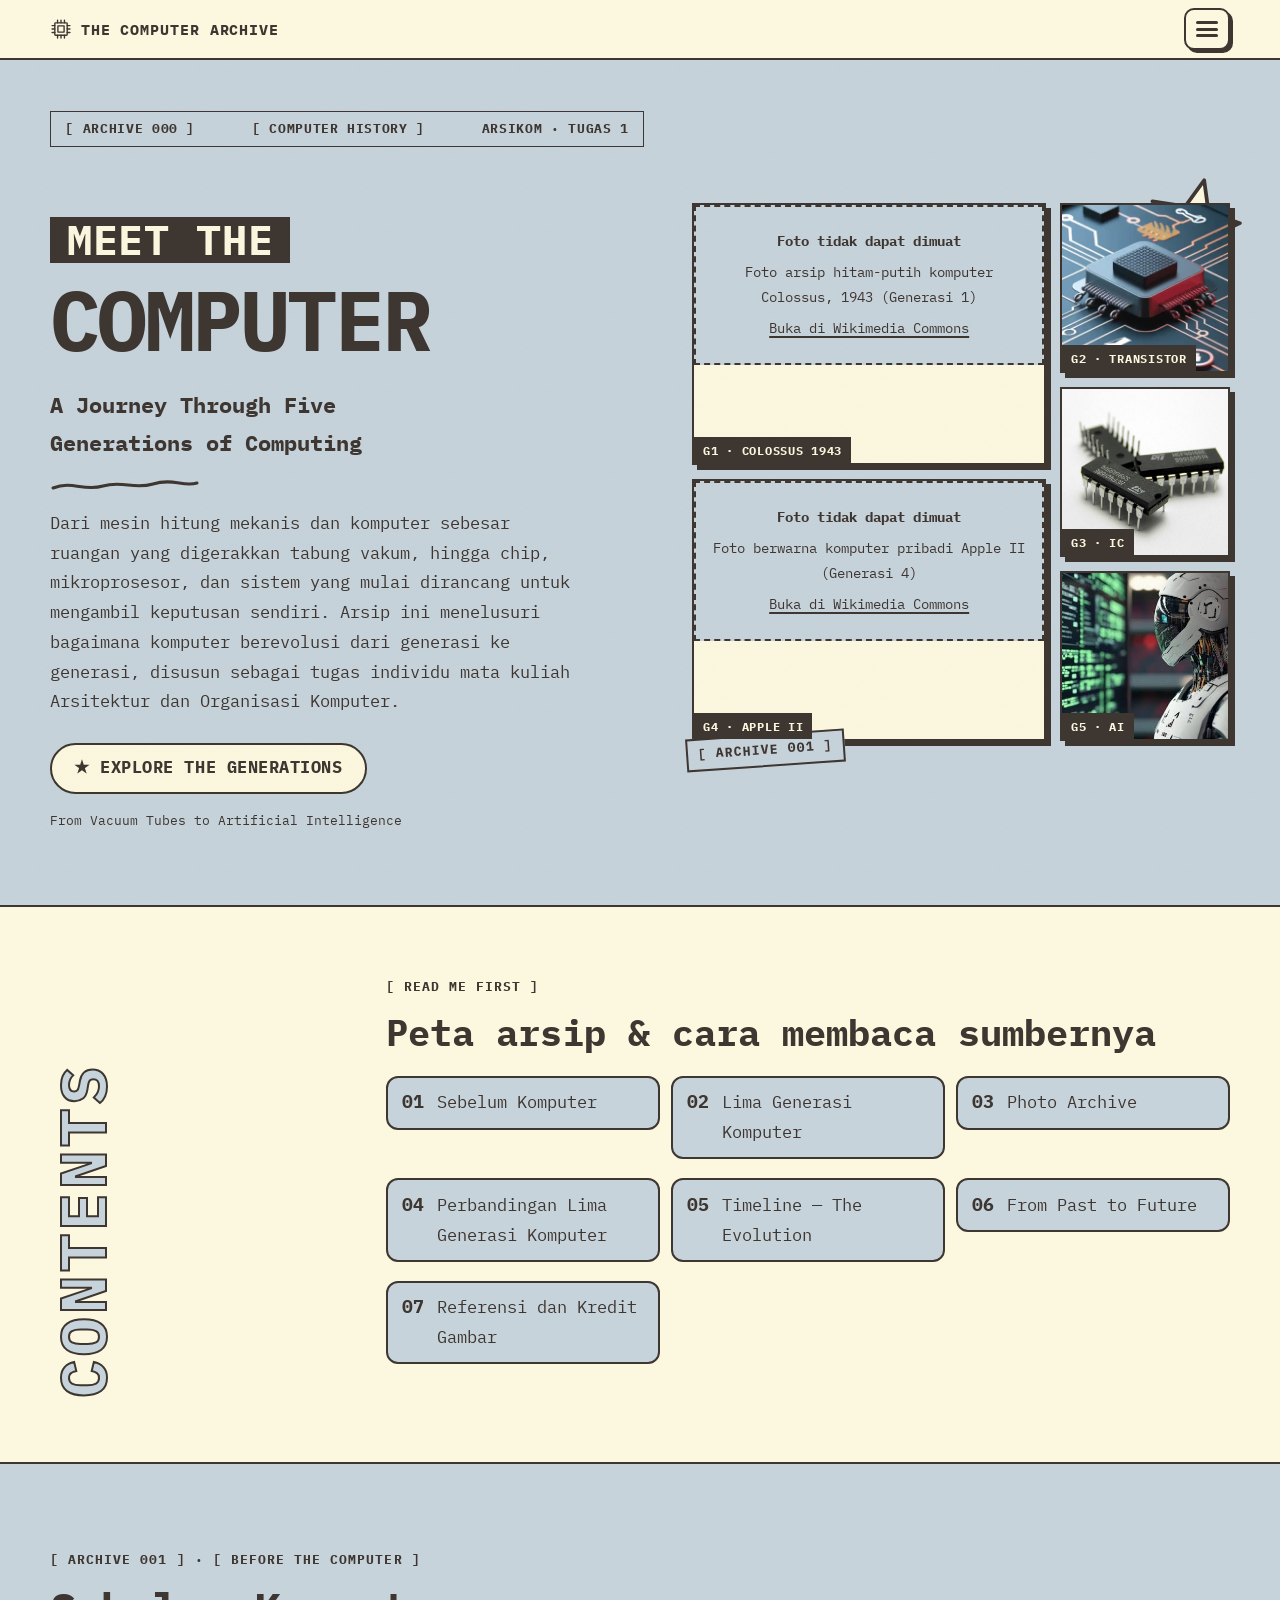
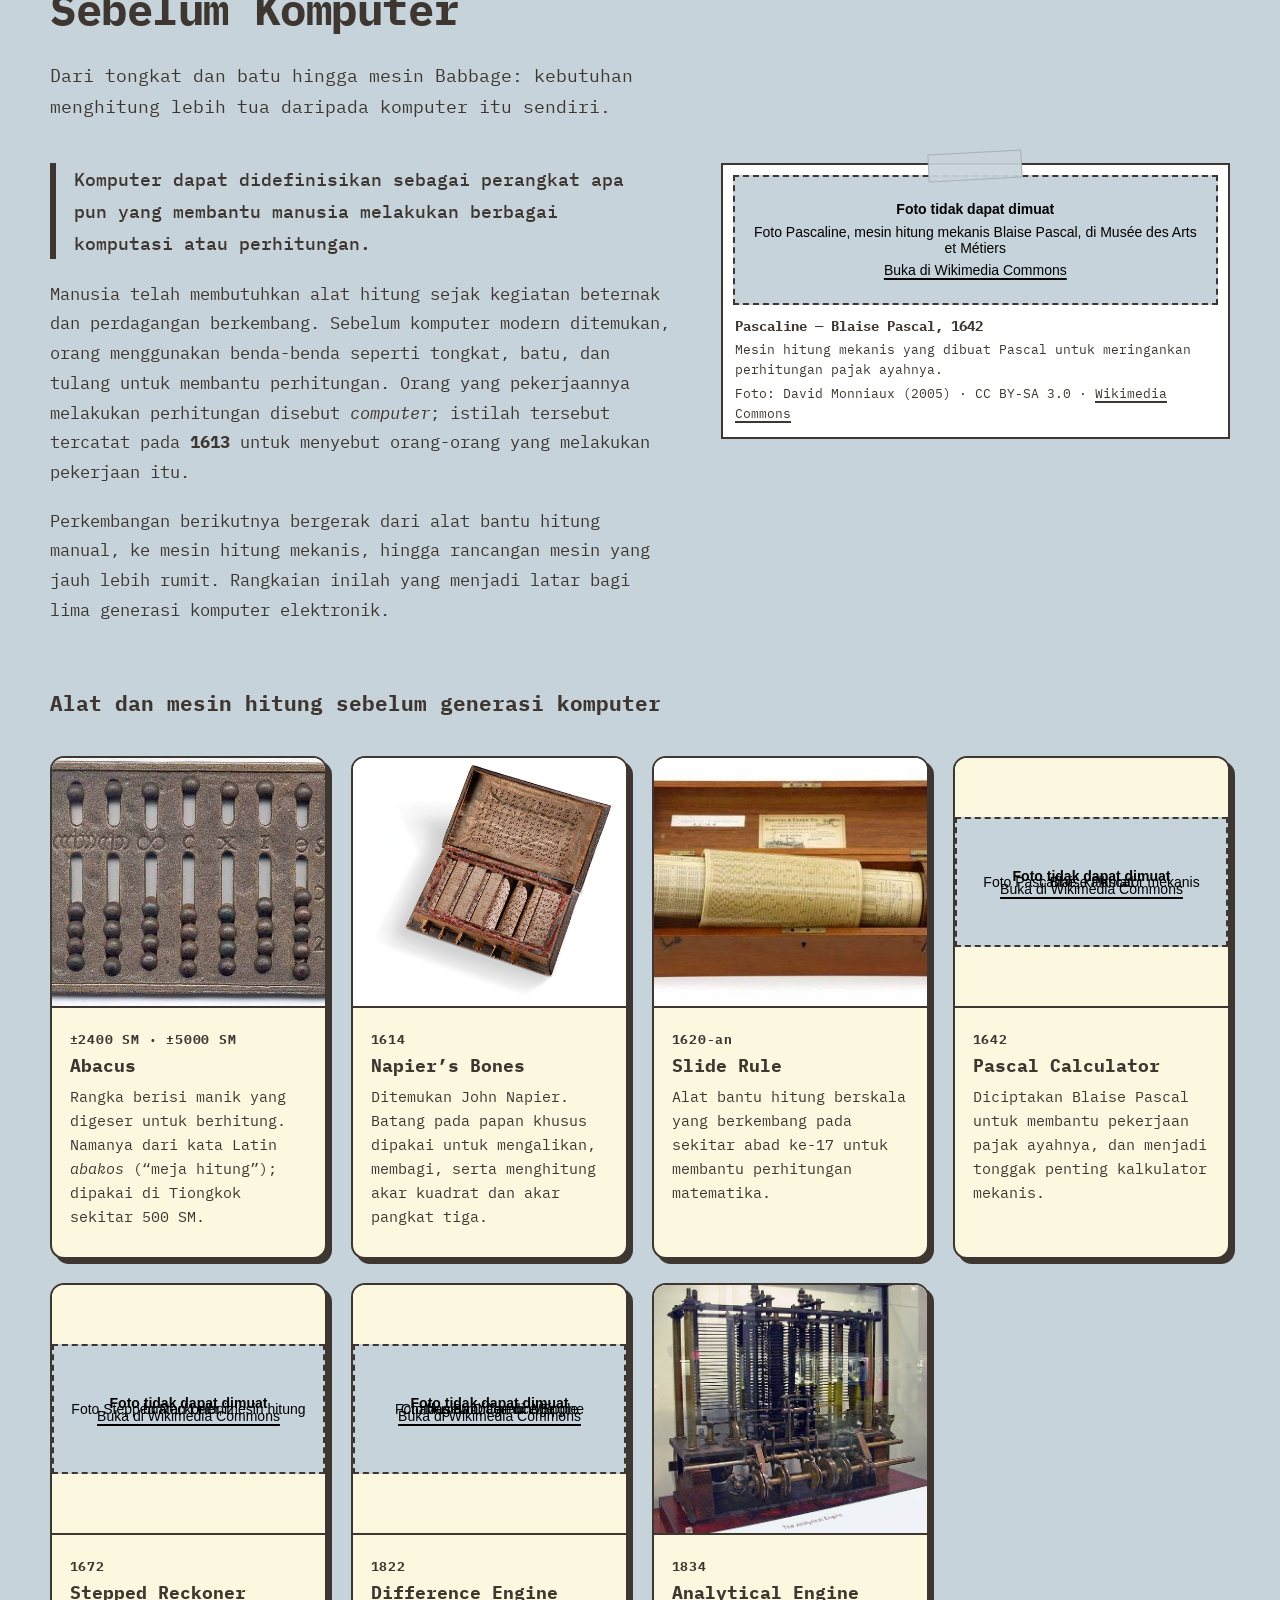
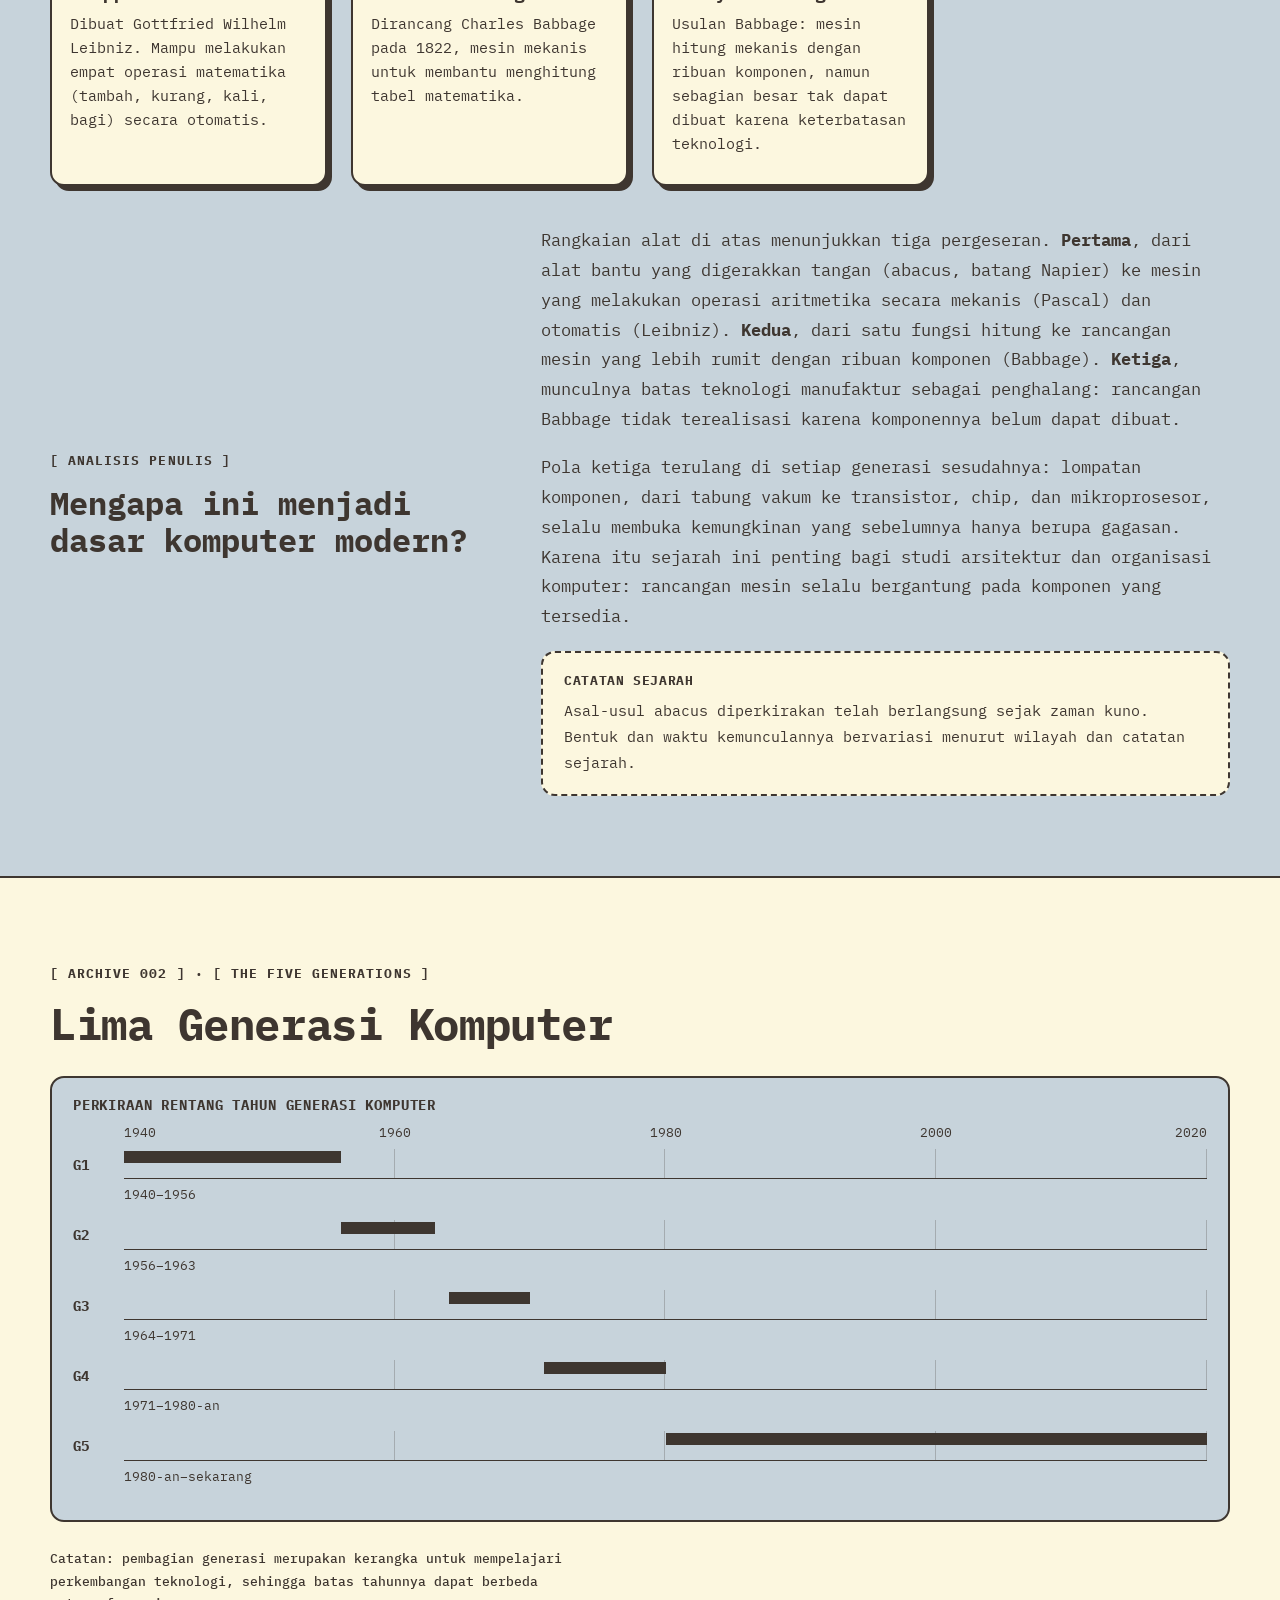
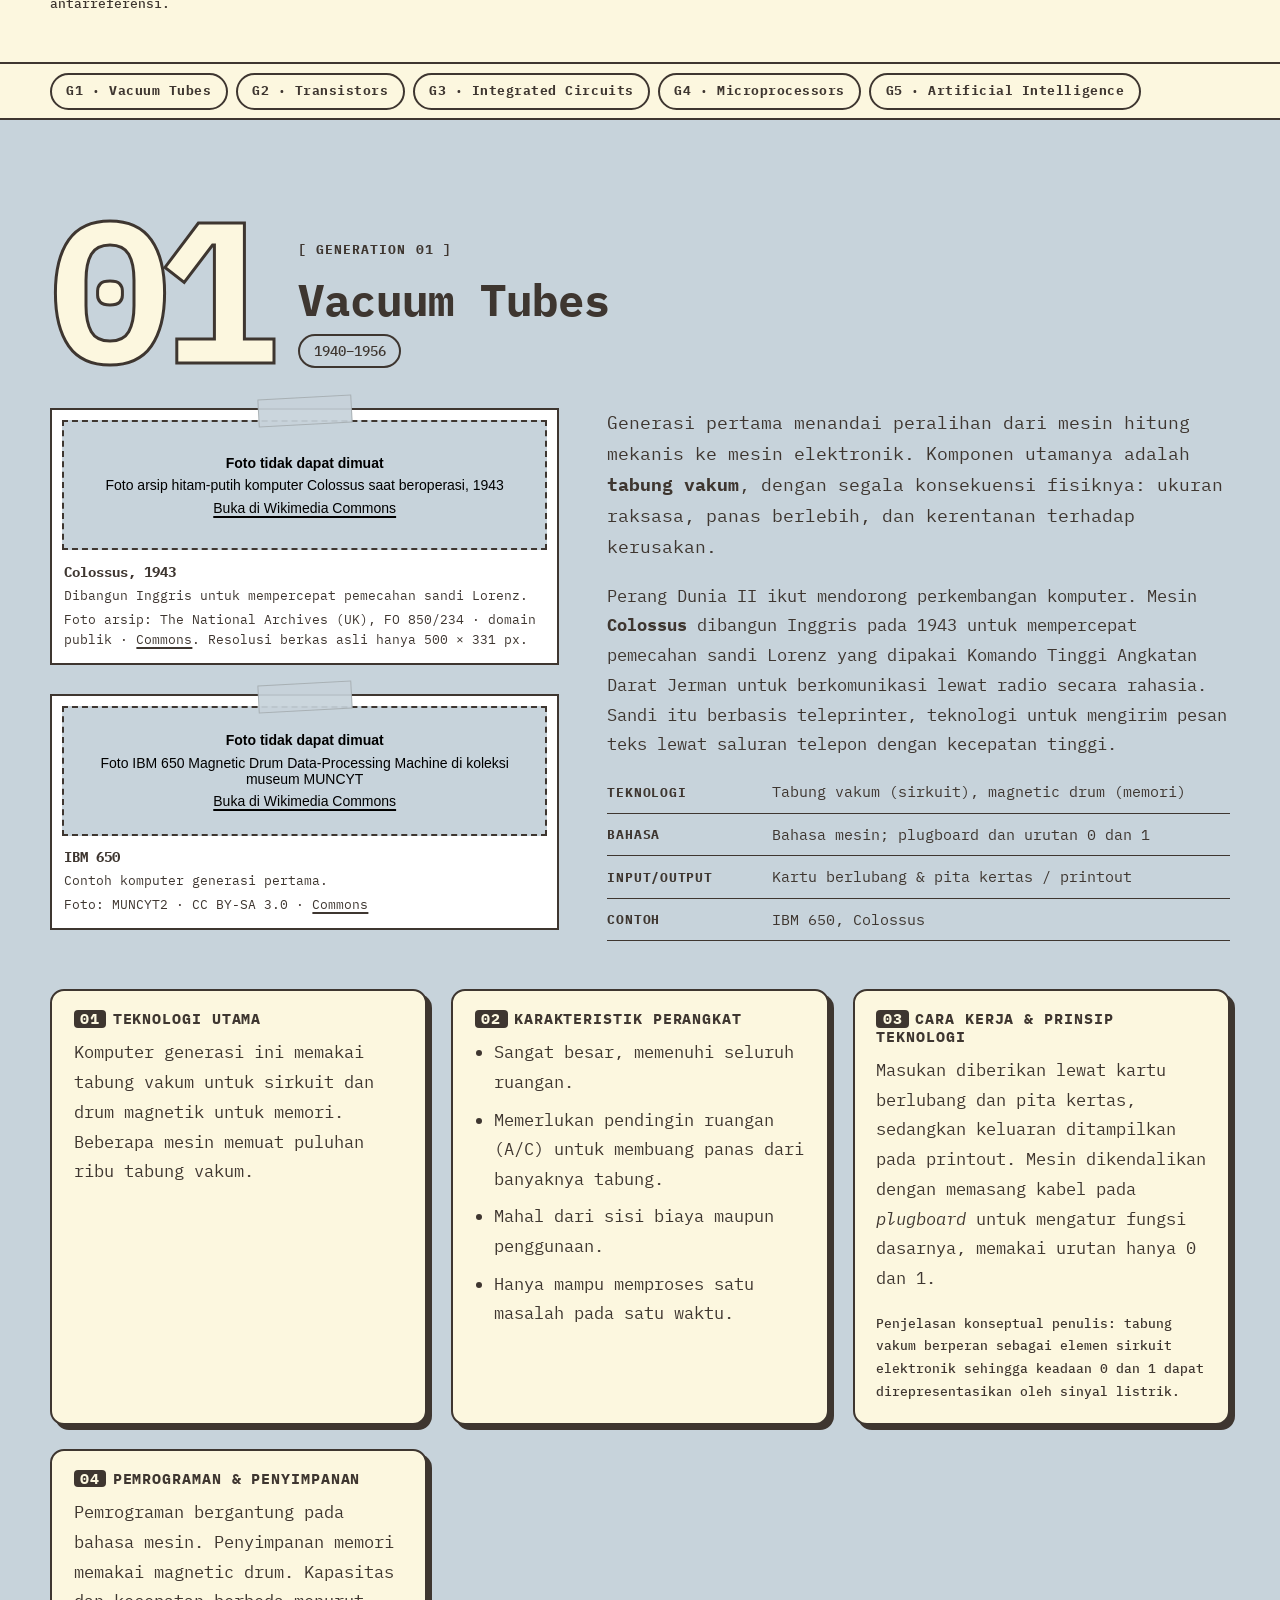
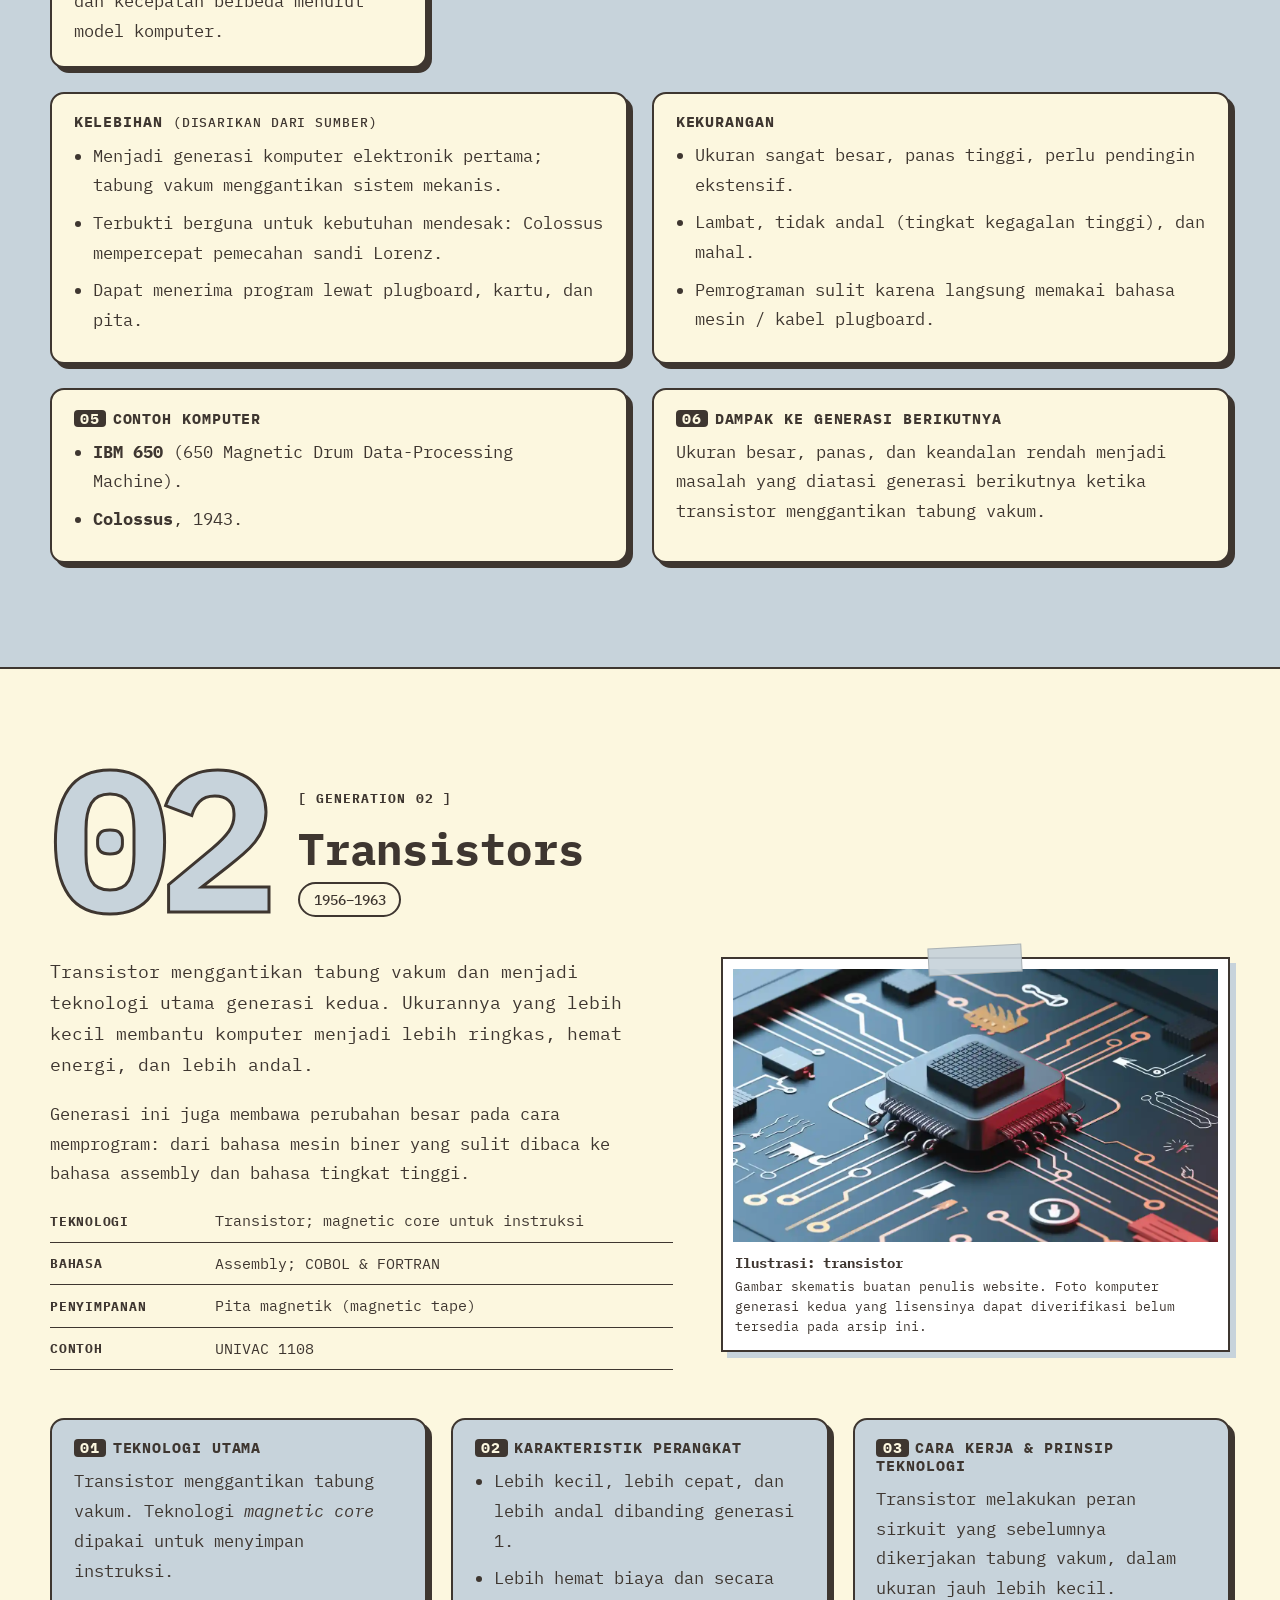
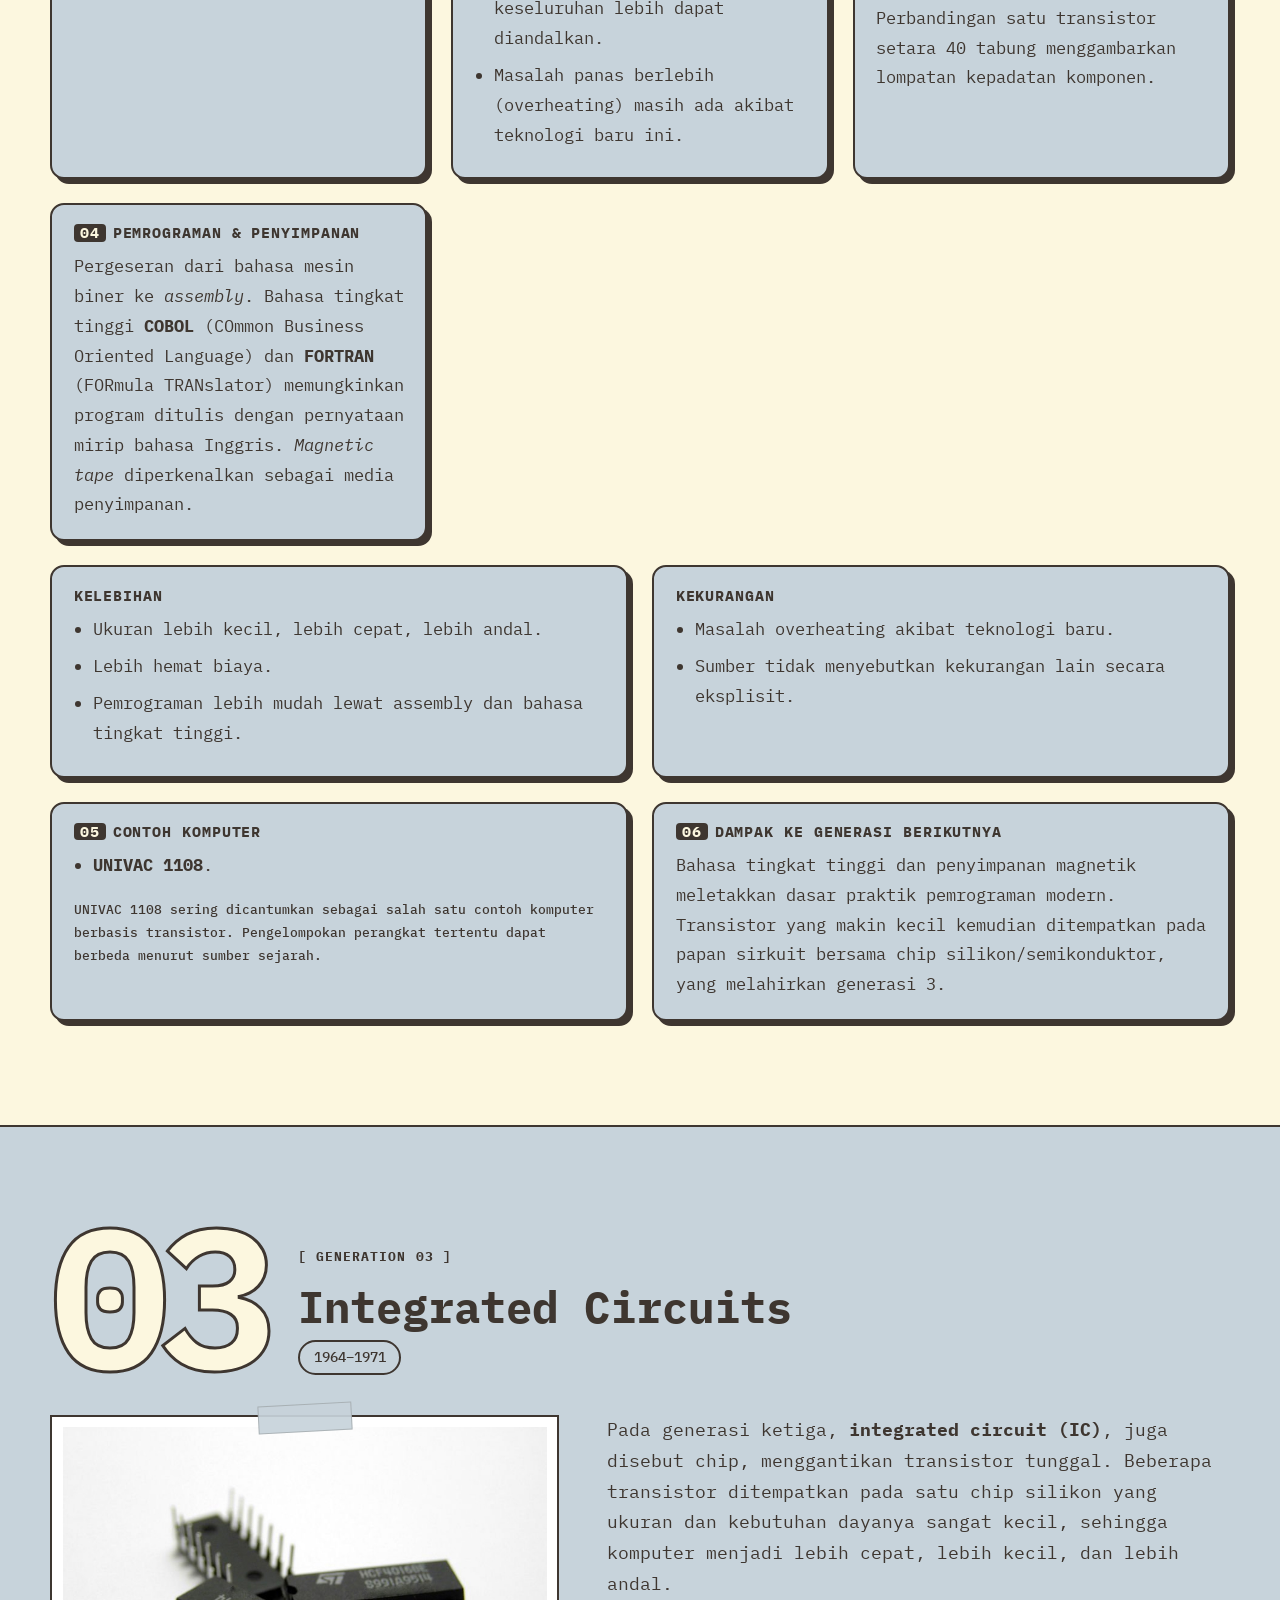
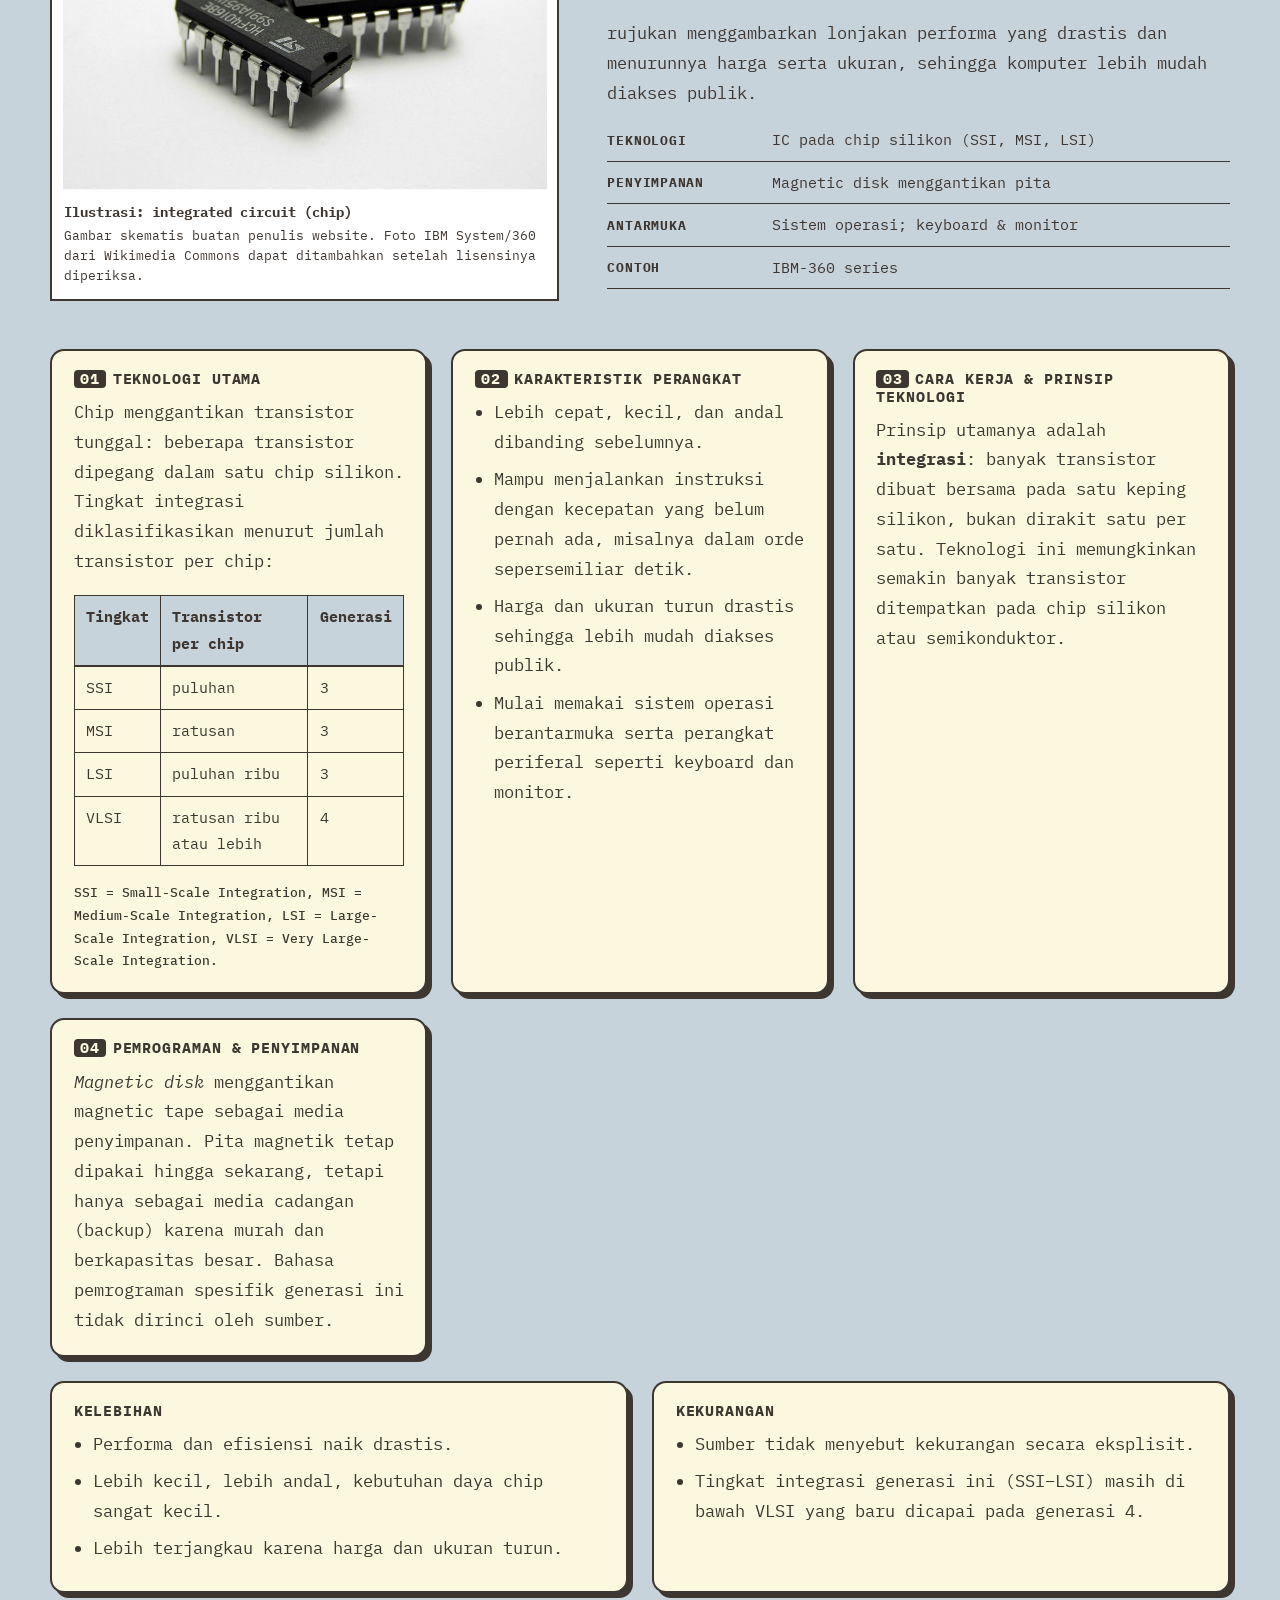
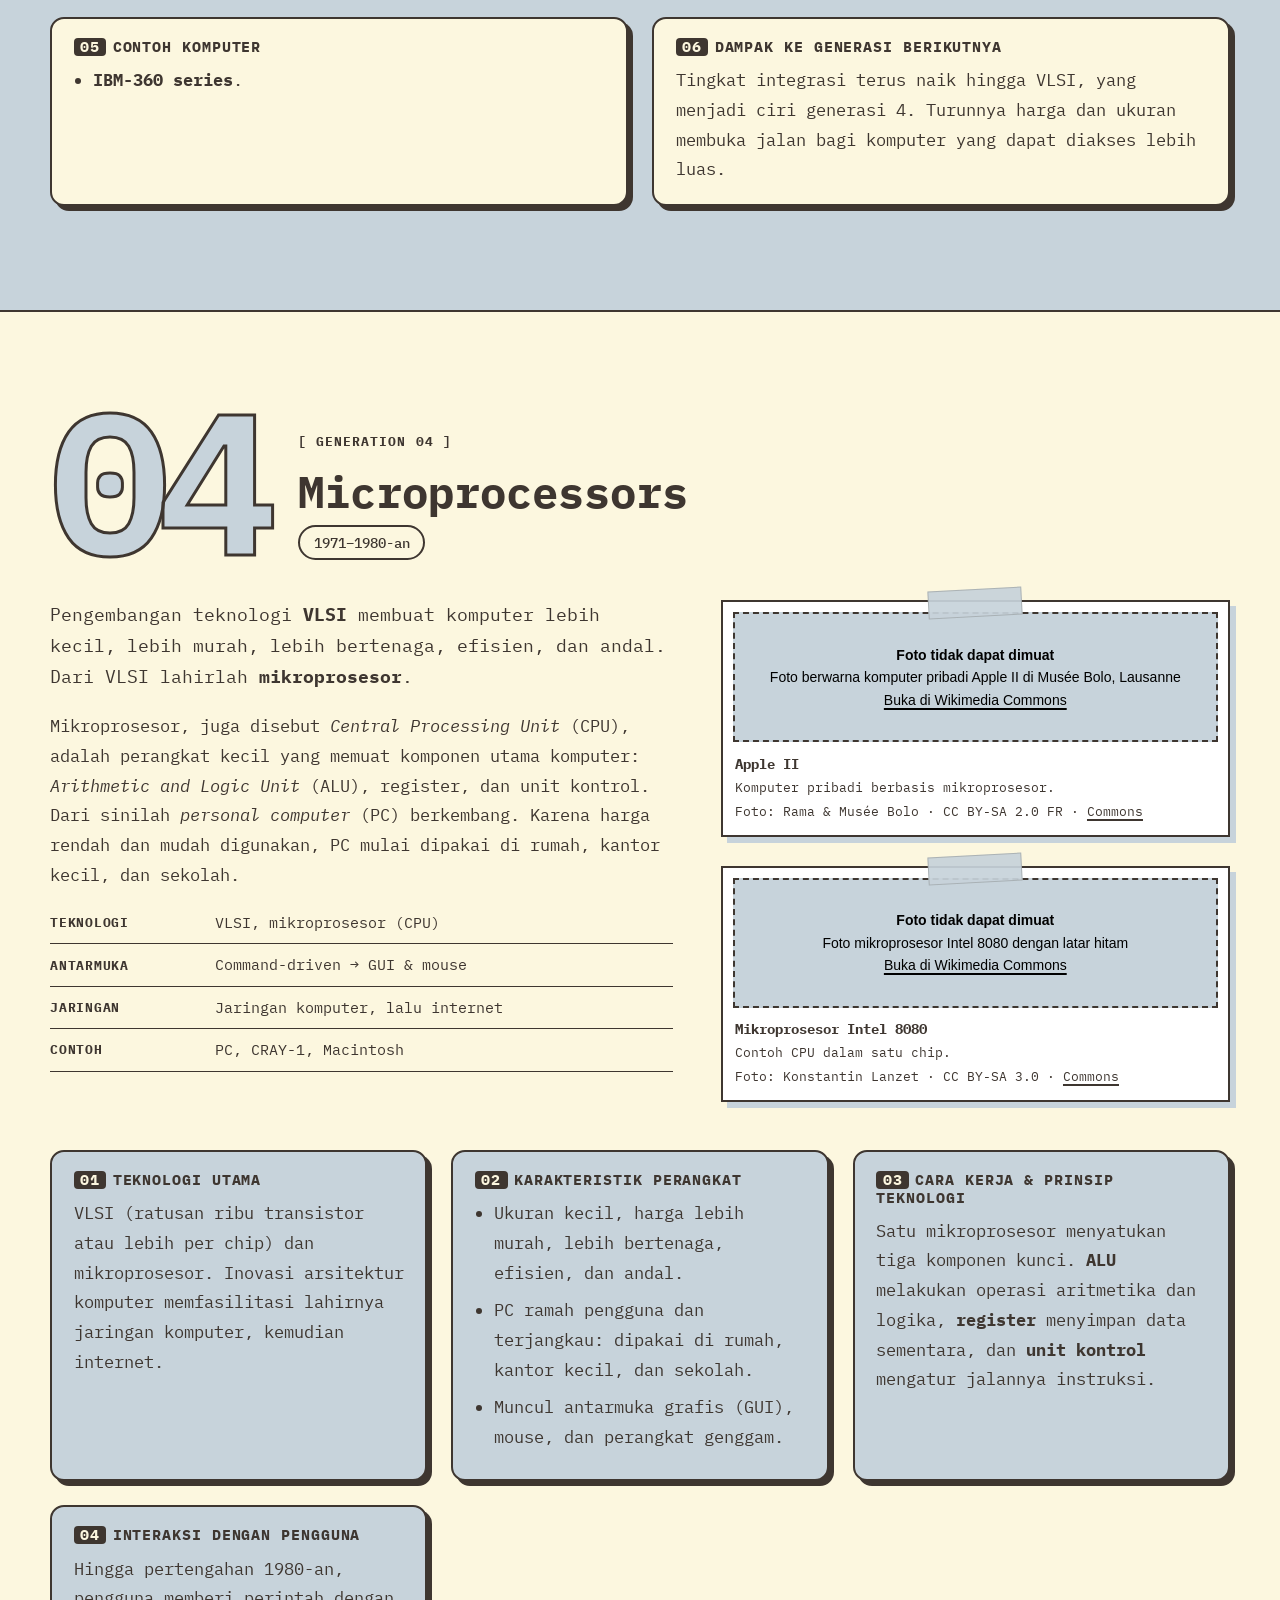
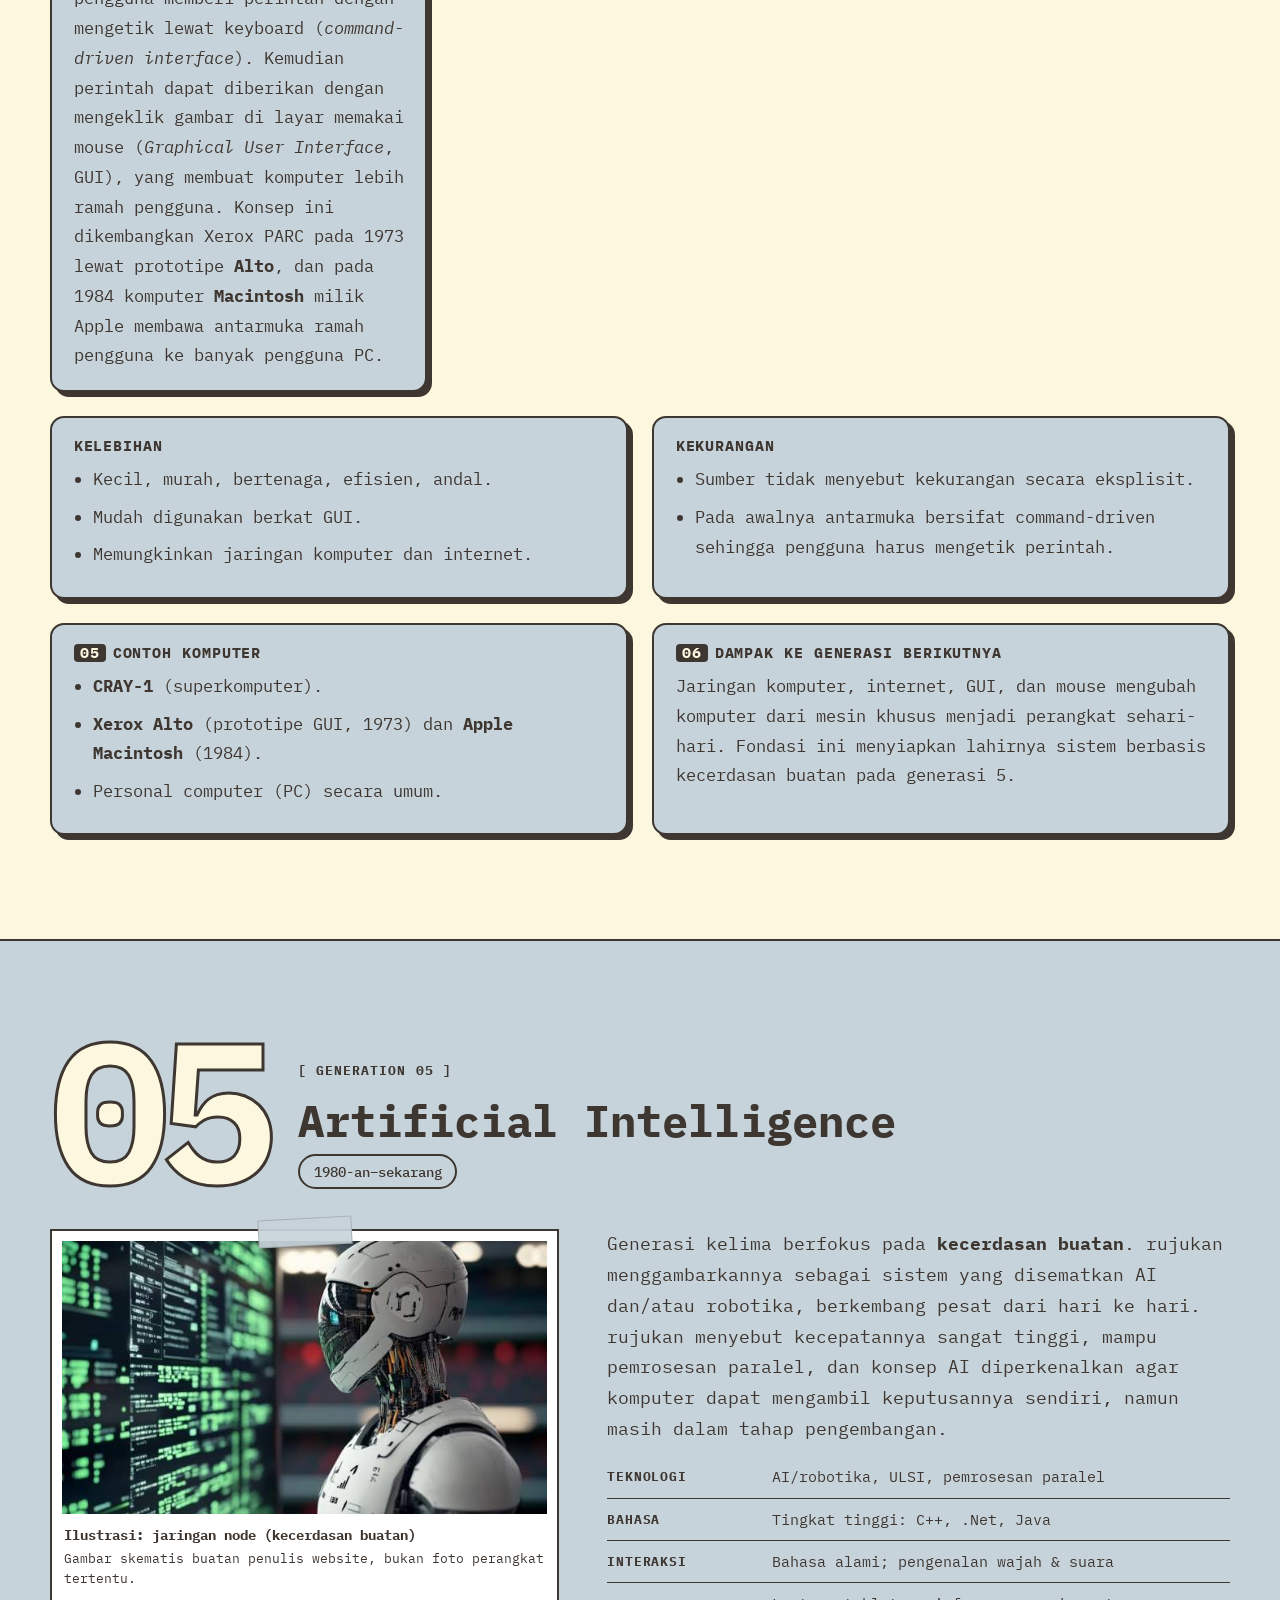
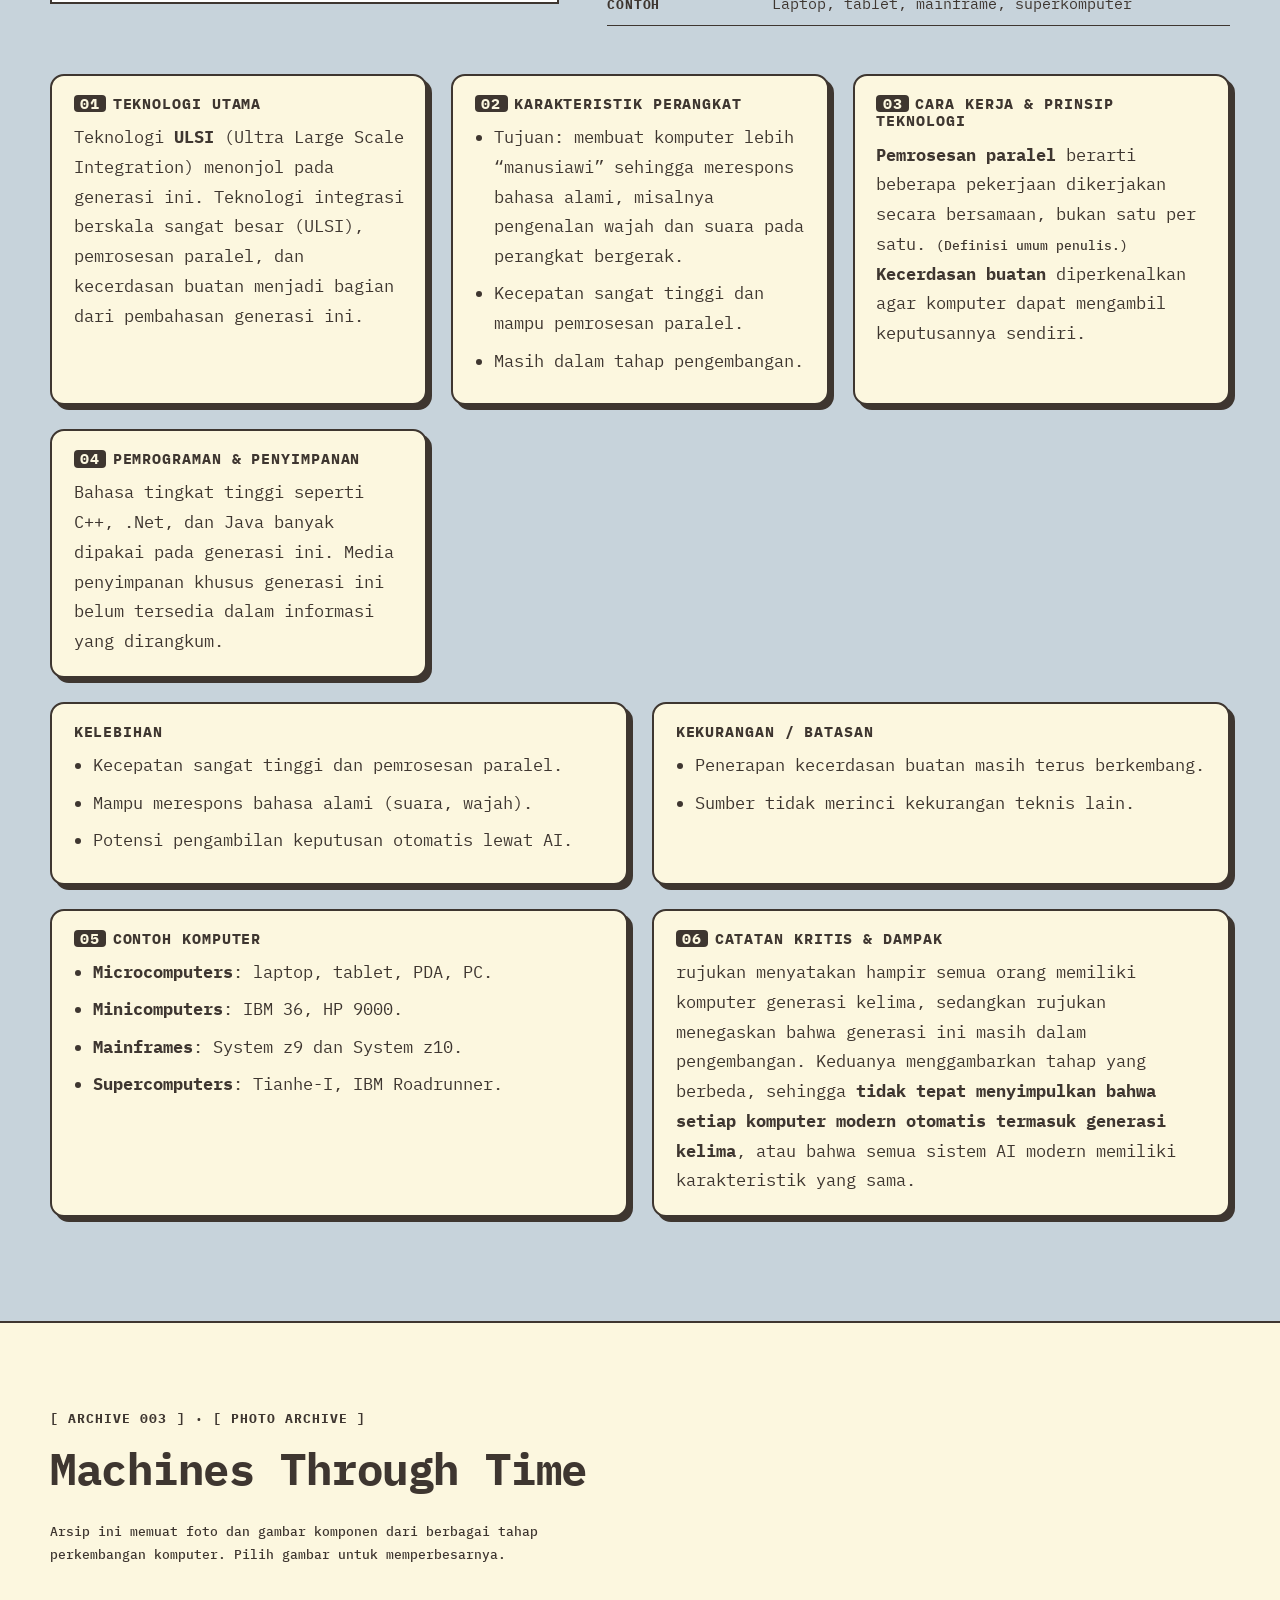
==== commit cdd9a2b3: "Tambahan blog 2 usability" ====
--- a/the-computer-archive/index.html
+++ b/the-computer-archive/index.html
@@ -58,7 +58,7 @@
 <svg aria-hidden="true" fill="none" stroke="currentColor" stroke-width="4" viewbox="0 0 64 64"><use href="#i-cpu"></use></svg>
       THE COMPUTER ARCHIVE
     </a>
-<button aria-controls="nav" aria-expanded="false" aria-label="Buka menu navigasi" class="nav-toggle" type="button">☰ MENU</button>
+<button aria-controls="nav" aria-expanded="false" aria-label="Buka menu navigasi" class="nav-toggle" type="button"><span class="bars" aria-hidden="true"><i></i><i></i><i></i></span></button>
 <nav aria-label="Navigasi utama" class="nav" id="nav">
 <ul>
 <li><a data-nav="home" href="#home">Home</a></li>
@@ -66,6 +66,7 @@
 <li><a data-nav="generations" href="#generations">Generations</a></li>
 <li><a data-nav="comparison" href="#comparison">Comparison</a></li>
 <li><a data-nav="references" href="#references">References</a></li>
+<li class="nav-back"><a href="../index.html">← Semua Tugas</a></li>
 </ul>
 </nav>
 </div>
@@ -219,7 +220,7 @@
 <div class="wrap">
 <div class="sec-head reveal" style="margin-bottom:1rem">
 <span class="label">[ ARCHIVE 002 ] · [ THE FIVE GENERATIONS ]</span>
-<h2 id="gens-title">Lima Generasi Komputer of Computers</h2>
+<h2 id="gens-title">Lima Generasi Komputer</h2>
 </div>
 <div aria-label="Rentang perkiraan lima generasi komputer" class="range reveal" role="group">
 <h3>Perkiraan rentang tahun generasi komputer</h3>
--- a/the-computer-archive/style.css
+++ b/the-computer-archive/style.css
@@ -50,18 +50,25 @@
 .brand{font-weight:700;letter-spacing:.06em;text-decoration:none;font-size:.95rem;display:flex;align-items:center;gap:.55rem}
 .brand svg{width:22px;height:22px}
 .brand:hover{background:none}
-.nav-toggle{display:none;background:var(--cream);border:2px solid var(--ink);border-radius:8px;padding:.4rem .6rem;font:inherit;font-weight:700;cursor:pointer}
-.nav ul{display:flex;gap:.3rem;list-style:none;margin:0;padding:0}
-.nav a{display:block;text-decoration:none;font-size:.9rem;font-weight:500;padding:.35rem .8rem;border:2px solid transparent;border-radius:999px}
+.site-header .wrap{position:relative}
+.nav-toggle{display:grid;place-items:center;width:46px;height:42px;background:var(--cream);border:2px solid var(--ink);border-radius:10px;padding:0;cursor:pointer;box-shadow:3px 3px 0 var(--ink)}
+.nav-toggle:hover{background:var(--blue)}
+.nav-toggle .bars{position:relative;display:block;width:22px;height:16px}
+.nav-toggle .bars i{position:absolute;left:0;width:100%;height:3px;background:var(--ink);border-radius:2px;transition:transform .25s,opacity .2s,top .25s}
+.nav-toggle .bars i:nth-child(1){top:0}.nav-toggle .bars i:nth-child(2){top:6.5px}.nav-toggle .bars i:nth-child(3){top:13px}
+.nav-toggle[aria-expanded="true"] .bars i:nth-child(1){top:6.5px;transform:rotate(45deg)}
+.nav-toggle[aria-expanded="true"] .bars i:nth-child(2){opacity:0}
+.nav-toggle[aria-expanded="true"] .bars i:nth-child(3){top:6.5px;transform:rotate(-45deg)}
+.nav{position:absolute;top:calc(100% + 10px);right:0;min-width:230px;background:var(--cream);border:2px solid var(--ink);border-radius:16px;box-shadow:5px 5px 0 var(--ink);display:none;z-index:120;overflow:hidden}
+.nav.open{display:block;animation:navin .2s ease-out}
+@keyframes navin{from{opacity:0;transform:translateY(-6px)}to{opacity:1;transform:none}}
+.nav ul{display:flex;flex-direction:column;gap:.2rem;list-style:none;margin:0;padding:.6rem}
+.nav a{display:block;text-decoration:none;font-size:1rem;font-weight:500;padding:.65rem .9rem;border:2px solid transparent;border-radius:999px}
 .nav a:hover{background:var(--blue)}
 .nav a.active{border-color:var(--ink);background:var(--blue);font-weight:700}
-@media (max-width:820px){
-  .nav-toggle{display:block}
-  .nav{position:absolute;top:100%;left:0;right:0;background:var(--sky);border-bottom:2px solid var(--ink);display:none}
-  .nav.open{display:block}
-  .nav ul{flex-direction:column;padding:.8rem 1rem 1rem;gap:.2rem}
-  .nav a{padding:.7rem .9rem;font-size:1rem}
-}
+.nav-back{margin-top:.3rem;padding-top:.5rem;border-top:2px dashed var(--ink)}
+.nav-back a{font-weight:700}
+@media (prefers-reduced-motion:reduce){.nav.open{animation:none}.nav-toggle .bars i{transition:none}}
 
 /* ---------- sections ---------- */
 section{position:relative}
